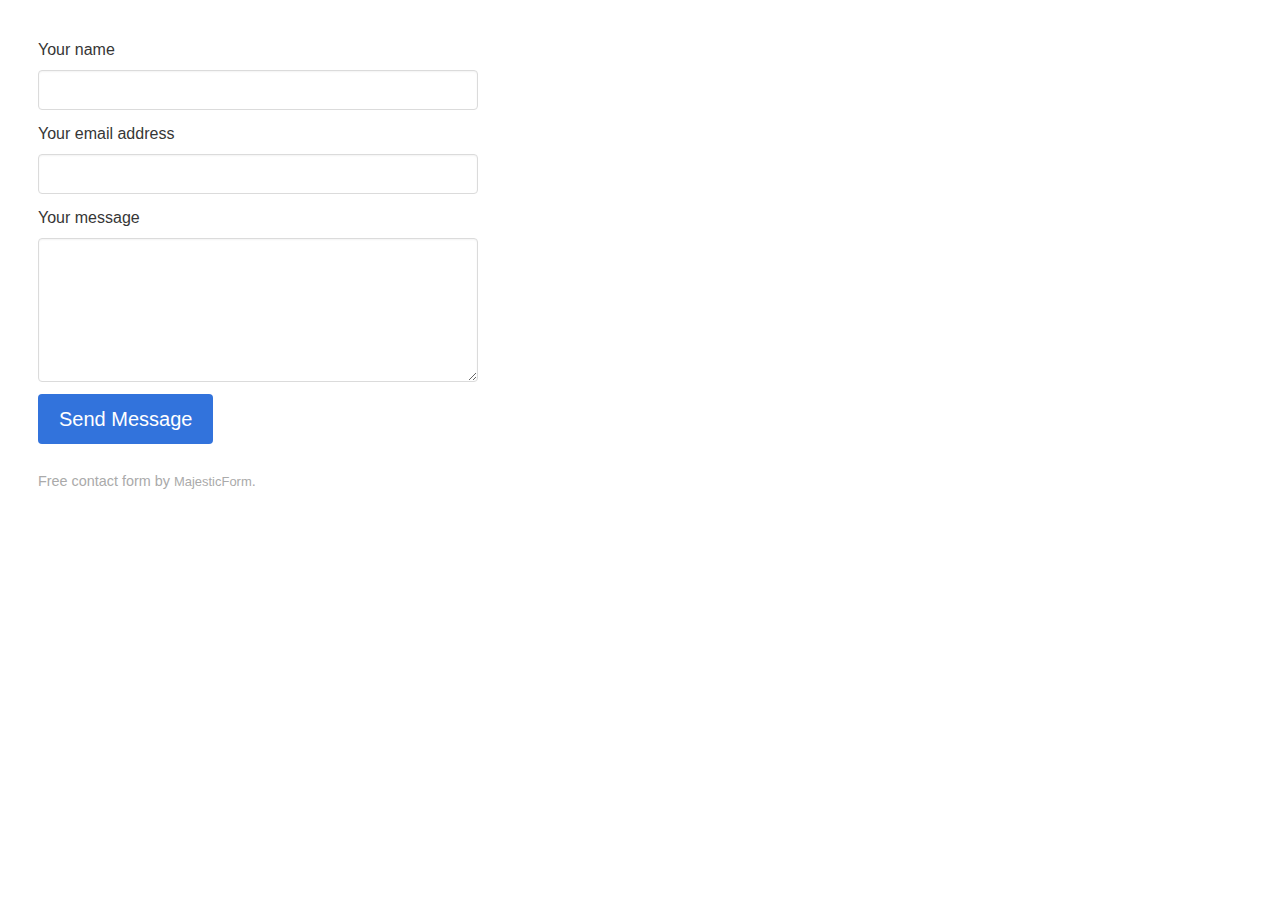
==== index.html @ 908c013c "Add files via upload" ====
<!doctype html>
<html lang="en">

<head>
    <meta charset="utf-8">
    <meta name="viewport" content="width=device-width, initial-scale=1, shrink-to-fit=no">


    <!-- the line below is needed -->
    <link href="fcf-assets/css/fcf.default.css" rel="stylesheet">


    <title>Contact Form</title>
</head>

<body>


    <!-- the lines below are needed -->
    <div style="max-width:500px;padding:30px">
        <div id="fcf-form">
            <form class="fcf-form-class" id="freeversion" method="post" action="fcf-assets/fcf.process.php">

                <div class="field">
                    <label for="Name" class="label has-text-weight-normal">Your name</label>
                    <div class="control">
                        <input type="text" name="Name" id="Name" class="input is-full-width" maxlength="100"
                            data-validate-field="Name">
                    </div>
                </div>
                <div class="field">
                    <label for="Email" class="label has-text-weight-normal">Your email address</label>
                    <div class="control">
                        <input type="email" name="Email" id="Email" class="input is-full-width" maxlength="100"
                            data-validate-field="Email">
                    </div>
                </div>
                <div class="field">
                    <label for="Message" class="label has-text-weight-normal">Your message</label>
                    <div class="control">
                        <textarea name="Message" id="Message" class="textarea" maxlength="3000" rows="5" 
                        data-validate-field="Message"></textarea>
                    </div>
                </div>
                <div id="fcf-status" class="fcf-status"></div>
                <div class="field">
                    <div class="buttons">
                        <button id="fcf-button" type="submit" class="button is-link is-medium">Send Message</button>
                    </div>
                </div>
            </form>
        </div>
        <div id="fcf-thank-you" style="display:none">
            <!-- Thank you message goes below -->
            <strong>Thank you</strong>
            <p>Thanks for contacting us, we will get back in touch with you soon.</p>
            <!-- Thank you message goes above -->
        </div>
    </div>
    <script src="fcf-assets/js/fcf.just-validate.min.js"></script>
    <script src="fcf-assets/js/fcf.form.js"></script>
    <!-- the lines above are needed -->


</body>

</html>
---- fcf-assets/css/fcf.default.css ----
@keyframes spinAround {
  from {
    transform: rotate(0deg);
  }

  to {
    transform: rotate(359deg);
  }
}

.button,.file {
  -webkit-touch-callout: none;
  -webkit-user-select: none;
  -moz-user-select: none;
  -ms-user-select: none;
  user-select: none;
}

.button,.input,.textarea,.select select,.file-cta,.file-name {
  -moz-appearance: none;
  -webkit-appearance: none;
  align-items: center;
  border: 1px solid transparent;
  border-radius: 4px;
  box-shadow: none;
  display: inline-flex;
  font-size: 1rem;
  height: 2.5em;
  justify-content: flex-start;
  line-height: 1.5;
  padding-bottom: calc(0.5em - 1px);
  padding-left: calc(0.75em - 1px);
  padding-right: calc(0.75em - 1px);
  padding-top: calc(0.5em - 1px);
  position: relative;
  vertical-align: top;
}

.button:focus,.input:focus,.textarea:focus,.select select:focus,.file-cta:focus,.file-name:focus,.button:active,.input:active,.textarea:active,.select select:active,.file-cta:active,.file-name:active {
  outline: none;
}

.button[disabled],.input[disabled],.textarea[disabled],.select select[disabled],.file-cta[disabled],.file-name[disabled] {
  cursor: not-allowed;
}

html {
  background-color: white;
  font-size: 16px;
  -moz-osx-font-smoothing: grayscale;
  -webkit-font-smoothing: antialiased;
  min-width: 300px;
  overflow-x: hidden;
  overflow-y: scroll;
  text-rendering: optimizeLegibility;
  text-size-adjust: 100%;
}

body,button,input,select,textarea {
  font-family: BlinkMacSystemFont, -apple-system, "Segoe UI", "Roboto", "Oxygen", "Ubuntu", "Cantarell", "Fira Sans", "Droid Sans", "Helvetica Neue", "Helvetica", "Arial", sans-serif;
}

body {
  color: #4a4a4a;
  font-size: 1em;
  font-weight: 400;
  line-height: 1.5;
}

input[type="checkbox"],input[type="radio"] {
  vertical-align: baseline;
}

span {
  font-style: inherit;
  font-weight: inherit;
}

strong {
  color: #363636;
  font-weight: 700;
}

legend,textarea {
  margin: 0;
  padding: 0;
}

button,input,select,textarea {
  margin: 0;
}

html {
  box-sizing: border-box;
}

*,*::before,*::after {
  box-sizing: inherit;
}

.button {
  background-color: white;
  border-color: #dbdbdb;
  border-width: 1px;
  color: #363636;
  cursor: pointer;
  justify-content: center;
  padding-bottom: calc(0.5em - 1px);
  padding-left: 1em;
  padding-right: 1em;
  padding-top: calc(0.5em - 1px);
  text-align: center;
  white-space: nowrap;
}

.button strong {
  color: inherit;
}

.button:hover {
  border-color: #b5b5b5;
  color: #363636;
}

.button:focus {
  border-color: #3273dc;
  color: #363636;
}

.button:focus:not(:active) {
  box-shadow: 0 0 0 0.125em rgba(50, 115, 220, 0.25);
}

.button:active {
  border-color: #4a4a4a;
  color: #363636;
}

.button.is-text {
  background-color: transparent;
  border-color: transparent;
  color: #4a4a4a;
  text-decoration: underline;
}

.button.is-text:hover,.button.is-text:focus {
  background-color: whitesmoke;
  color: #363636;
}

.button.is-text:active {
  background-color: #e8e8e8;
  color: #363636;
}

.button.is-text[disabled] {
  background-color: transparent;
  border-color: transparent;
  box-shadow: none;
}

.button.is-link {
  background-color: #3273dc;
  border-color: transparent;
  color: #fff;
}

.button.is-link:hover {
  background-color: #276cda;
  border-color: transparent;
  color: #fff;
}

.button.is-link:focus {
  border-color: transparent;
  color: #fff;
}

.button.is-link:focus:not(:active) {
  box-shadow: 0 0 0 0.125em rgba(50, 115, 220, 0.25);
}

.button.is-link:active {
  background-color: #2366d1;
  border-color: transparent;
  color: #fff;
}

.button.is-link[disabled] {
  background-color: #3273dc;
  border-color: transparent;
  box-shadow: none;
}

.button.is-normal {
  font-size: 1rem;
}

.button.is-medium {
  font-size: 1.25rem;
}

.button[disabled] {
  background-color: white;
  border-color: #dbdbdb;
  box-shadow: none;
  opacity: 0.5;
}

.button.is-fullwidth {
  display: flex;
  width: 100%;
}

.buttons {
  align-items: center;
  display: flex;
  flex-wrap: wrap;
  justify-content: flex-start;
}

.buttons .button {
  margin-bottom: 0.5rem;
}

.buttons .button:not(:last-child):not(.is-fullwidth) {
  margin-right: 0.5rem;
}

.buttons:last-child {
  margin-bottom: -0.5rem;
}

.buttons:not(:last-child) {
  margin-bottom: 1rem;
}

.input,.textarea,.select select {
  background-color: white;
  border-color: #dbdbdb;
  border-radius: 4px;
  color: #363636;
}

.input::-moz-placeholder,.textarea::-moz-placeholder,.select select::-moz-placeholder {
  color: rgba(54, 54, 54, 0.3);
}

.input::-webkit-input-placeholder,.textarea::-webkit-input-placeholder,.select select::-webkit-input-placeholder {
  color: rgba(54, 54, 54, 0.3);
}

.input:-moz-placeholder,.textarea:-moz-placeholder,.select select:-moz-placeholder {
  color: rgba(54, 54, 54, 0.3);
}

.input:-ms-input-placeholder,.textarea:-ms-input-placeholder,.select select:-ms-input-placeholder {
  color: rgba(54, 54, 54, 0.3);
}

.input:hover,.textarea:hover,.select select:hover {
  border-color: #b5b5b5;
}

.input:focus,.textarea:focus,.select select:focus,.input:active,.textarea:active,.select select:active {
  border-color: #3273dc;
  box-shadow: 0 0 0 0.125em rgba(50, 115, 220, 0.25);
}

.input[disabled],.textarea[disabled],.select select[disabled] {
  background-color: whitesmoke;
  border-color: whitesmoke;
  box-shadow: none;
  color: #7a7a7a;
}

.input[disabled]::-moz-placeholder,.textarea[disabled]::-moz-placeholder,.select select[disabled]::-moz-placeholder {
  color: rgba(122, 122, 122, 0.3);
}

.input[disabled]::-webkit-input-placeholder,.textarea[disabled]::-webkit-input-placeholder,.select select[disabled]::-webkit-input-placeholder {
  color: rgba(122, 122, 122, 0.3);
}

.input[disabled]:-moz-placeholder,.textarea[disabled]:-moz-placeholder,.select select[disabled]:-moz-placeholder {
  color: rgba(122, 122, 122, 0.3);
}

.input[disabled]:-ms-input-placeholder,.textarea[disabled]:-ms-input-placeholder,.select select[disabled]:-ms-input-placeholder {
  color: rgba(122, 122, 122, 0.3);
}

.input,.textarea {
  box-shadow: inset 0 0.0625em 0.125em rgba(10, 10, 10, 0.05);
  max-width: 100%;
  width: 100%;
}

.input[readonly],.textarea[readonly] {
  box-shadow: none;
}

.is-link.input,.is-link.textarea {
  border-color: #3273dc;
}

.is-link.input:focus,.is-link.textarea:focus,.is-link.input:active,.is-link.textarea:active {
  box-shadow: 0 0 0 0.125em rgba(50, 115, 220, 0.25);
}

.is-medium.input,.is-medium.textarea {
  font-size: 1.25rem;
}

.is-fullwidth.input,.is-fullwidth.textarea {
  display: block;
  width: 100%;
}

.textarea {
  display: block;
  max-width: 100%;
  min-width: 100%;
  padding: calc(0.75em - 1px);
  resize: vertical;
}

.textarea:not([rows]) {
  max-height: 40em;
  min-height: 8em;
}

.textarea[rows] {
  height: initial;
}

.checkbox,.radio {
  cursor: pointer;
  display: inline-block;
  line-height: 1.25;
  position: relative;
}

.checkbox input,.radio input {
  cursor: pointer;
}

.checkbox:hover,.radio:hover {
  color: #363636;
}

.checkbox[disabled],.radio[disabled] {
  color: #7a7a7a;
  cursor: not-allowed;
}

.radio + .radio {
  margin-left: 0.5em;
}

.select {
  display: inline-block;
  max-width: 100%;
  position: relative;
  vertical-align: top;
}

.select:not(.is-multiple) {
  height: 2.5em;
}

.select:not(.is-multiple):not(.is-loading)::after {
    border: 3px solid transparent;
    border-radius: 2px;
    border-right: 0;
    border-top: 0;
    content: " ";
    display: block;
    height: 0.625em;
    margin-top: -0.4375em;
    pointer-events: none;
    position: absolute;
    top: 50%;
    transform: rotate(-45deg);
    transform-origin: center;
    width: 0.625em; 
}

.select:not(.is-multiple):not(.is-loading)::after {
    border-color: #3273dc;
    right: 1.125em;
    z-index: 4; 
}

.select select {
  cursor: pointer;
  display: block;
  font-size: 1em;
  max-width: 100%;
  outline: none;
}

.select select::-ms-expand {
  display: none;
}

.select select[disabled]:hover {
  border-color: whitesmoke;
}

.select select:not([multiple]) {
  padding-right: 2.5em;
}

.select select[multiple] {
  height: auto;
  padding: 0;
}

.select select[multiple] option {
  padding: 0.5em 1em;
}

.select.is-link:not(:hover)::after {
  border-color: #3273dc;
}

.select.is-link select {
  border-color: #3273dc;
}

.select.is-link select:hover {
  border-color: #2366d1;
}

.select.is-link select:focus,.select.is-link select:active {
  box-shadow: 0 0 0 0.125em rgba(50, 115, 220, 0.25);
}

.select.is-medium {
  font-size: 1.25rem;
}

.select.is-fullwidth {
  width: 100%;
}

.select.is-fullwidth select {
  width: 100%;
}

.file {
  align-items: stretch;
  display: flex;
  justify-content: flex-start;
  position: relative;
}

.file.is-link .file-cta {
  background-color: #3273dc;
  border-color: transparent;
  color: #fff;
}

.file.is-link:hover .file-cta {
  background-color: #276cda;
  border-color: transparent;
  color: #fff;
}

.file.is-link:focus .file-cta {
  border-color: transparent;
  box-shadow: 0 0 0.5em rgba(50, 115, 220, 0.25);
  color: #fff;
}

.file.is-link:active .file-cta {
  background-color: #2366d1;
  border-color: transparent;
  color: #fff;
}

.file.is-medium {
  font-size: 1.25rem;
}

.file.has-name .file-cta {
  border-bottom-right-radius: 0;
  border-top-right-radius: 0;
}

.file.has-name .file-name {
  border-bottom-left-radius: 0;
  border-top-left-radius: 0;
}

.file.is-fullwidth .file-label {
  width: 100%;
}

.file.is-fullwidth .file-name {
  flex-grow: 1;
  max-width: none;
}

.file-label {
  align-items: stretch;
  display: flex;
  cursor: pointer;
  justify-content: flex-start;
  overflow: hidden;
  position: relative;
}

.file-label:hover .file-cta {
  background-color: #eeeeee;
  color: #363636;
}

.file-label:hover .file-name {
  border-color: #d5d5d5;
}

.file-label:active .file-cta {
  background-color: #e8e8e8;
  color: #363636;
}

.file-label:active .file-name {
  border-color: #cfcfcf;
}

.file-input {
  height: 100%;
  left: 0;
  opacity: 0;
  outline: none;
  position: absolute;
  top: 0;
  width: 100%;
}

.file-cta,.file-name {
  border-color: #dbdbdb;
  border-radius: 4px;
  font-size: 1em;
  padding-left: 1em;
  padding-right: 1em;
  white-space: nowrap;
}

.file-cta {
  background-color: whitesmoke;
  color: #4a4a4a;
}

.file-name {
  border-color: #dbdbdb;
  border-style: solid;
  border-width: 1px 1px 1px 0;
  display: block;
  max-width: 16em;
  overflow: hidden;
  text-align: inherit;
  text-overflow: ellipsis;
}

.label {
  color: #363636;
  display: block;
  font-size: 1rem;
  font-weight: 700;
}

.label:not(:last-child) {
  margin-bottom: 0.5em;
}

.label.is-medium {
  font-size: 1.25rem;
}

.field:not(:last-child) {
  margin-bottom: 0.75rem;
}

.field-label .label {
  font-size: inherit;
}

@media screen and (max-width: 768px) {
  .field-label {
    margin-bottom: 0.5rem;
  }
}

@media screen and (min-width: 769px), print {
  .field-label {
    flex-basis: 0;
    flex-grow: 1;
    flex-shrink: 0;
    margin-right: 1.5rem;
    text-align: right;
  }

  .field-label.is-normal {
    padding-top: 0.375em;
  }

  .field-label.is-medium {
    font-size: 1.25rem;
    padding-top: 0.375em;
  }
}

.field-body .field .field {
  margin-bottom: 0;
}

@media screen and (min-width: 769px), print {
  .field-body {
    display: flex;
    flex-basis: 0;
    flex-grow: 5;
    flex-shrink: 1;
  }

  .field-body .field {
    margin-bottom: 0;
  }

  .field-body > .field {
    flex-shrink: 1;
  }

  .field-body > .field:not(:last-child) {
    margin-right: 0.75rem;
  }
}

.control {
  box-sizing: border-box;
  clear: both;
  font-size: 1rem;
  position: relative;
  text-align: inherit;
}

.has-text-link {
  color: #3273dc !important;
}

.my-0 {
  margin-top: 0 !important;
  margin-bottom: 0 !important;
}

.my-1 {
  margin-top: 0.25rem !important;
  margin-bottom: 0.25rem !important;
}

.my-2 {
  margin-top: 0.5rem !important;
  margin-bottom: 0.5rem !important;
}

.my-3 {
  margin-top: 0.75rem !important;
  margin-bottom: 0.75rem !important;
}

.my-4 {
  margin-top: 1rem !important;
  margin-bottom: 1rem !important;
}

.my-5 {
  margin-top: 1.5rem !important;
  margin-bottom: 1.5rem !important;
}

.my-6 {
  margin-top: 3rem !important;
  margin-bottom: 3rem !important;
}

.px-0 {
  padding-left: 0 !important;
  padding-right: 0 !important;
}

.px-1 {
  padding-left: 0.25rem !important;
  padding-right: 0.25rem !important;
}

.px-2 {
  padding-left: 0.5rem !important;
  padding-right: 0.5rem !important;
}

.px-3 {
  padding-left: 0.75rem !important;
  padding-right: 0.75rem !important;
}

.px-4 {
  padding-left: 1rem !important;
  padding-right: 1rem !important;
}

.px-5 {
  padding-left: 1.5rem !important;
  padding-right: 1.5rem !important;
}

.px-6 {
  padding-left: 3rem !important;
  padding-right: 3rem !important;
}

.has-text-weight-normal {
  font-weight: 400 !important;
}

.has-text-weight-medium {
  font-weight: 500 !important;
}

.is-hidden {
  display: none !important;
}

@media screen and (max-width: 1023px) {
  .is-hidden-touch {
    display: none !important;
  }
}

.js-validate-error-label {
  color: crimson;
  font-size: 0.9em;
}

.js-validate-error-field {
  border: 1px solid #dc3545 !important;
}

.js-validate-error-field:focus {
  box-shadow: 0 0 0 0 rgba(0, 0, 0, 0);
}
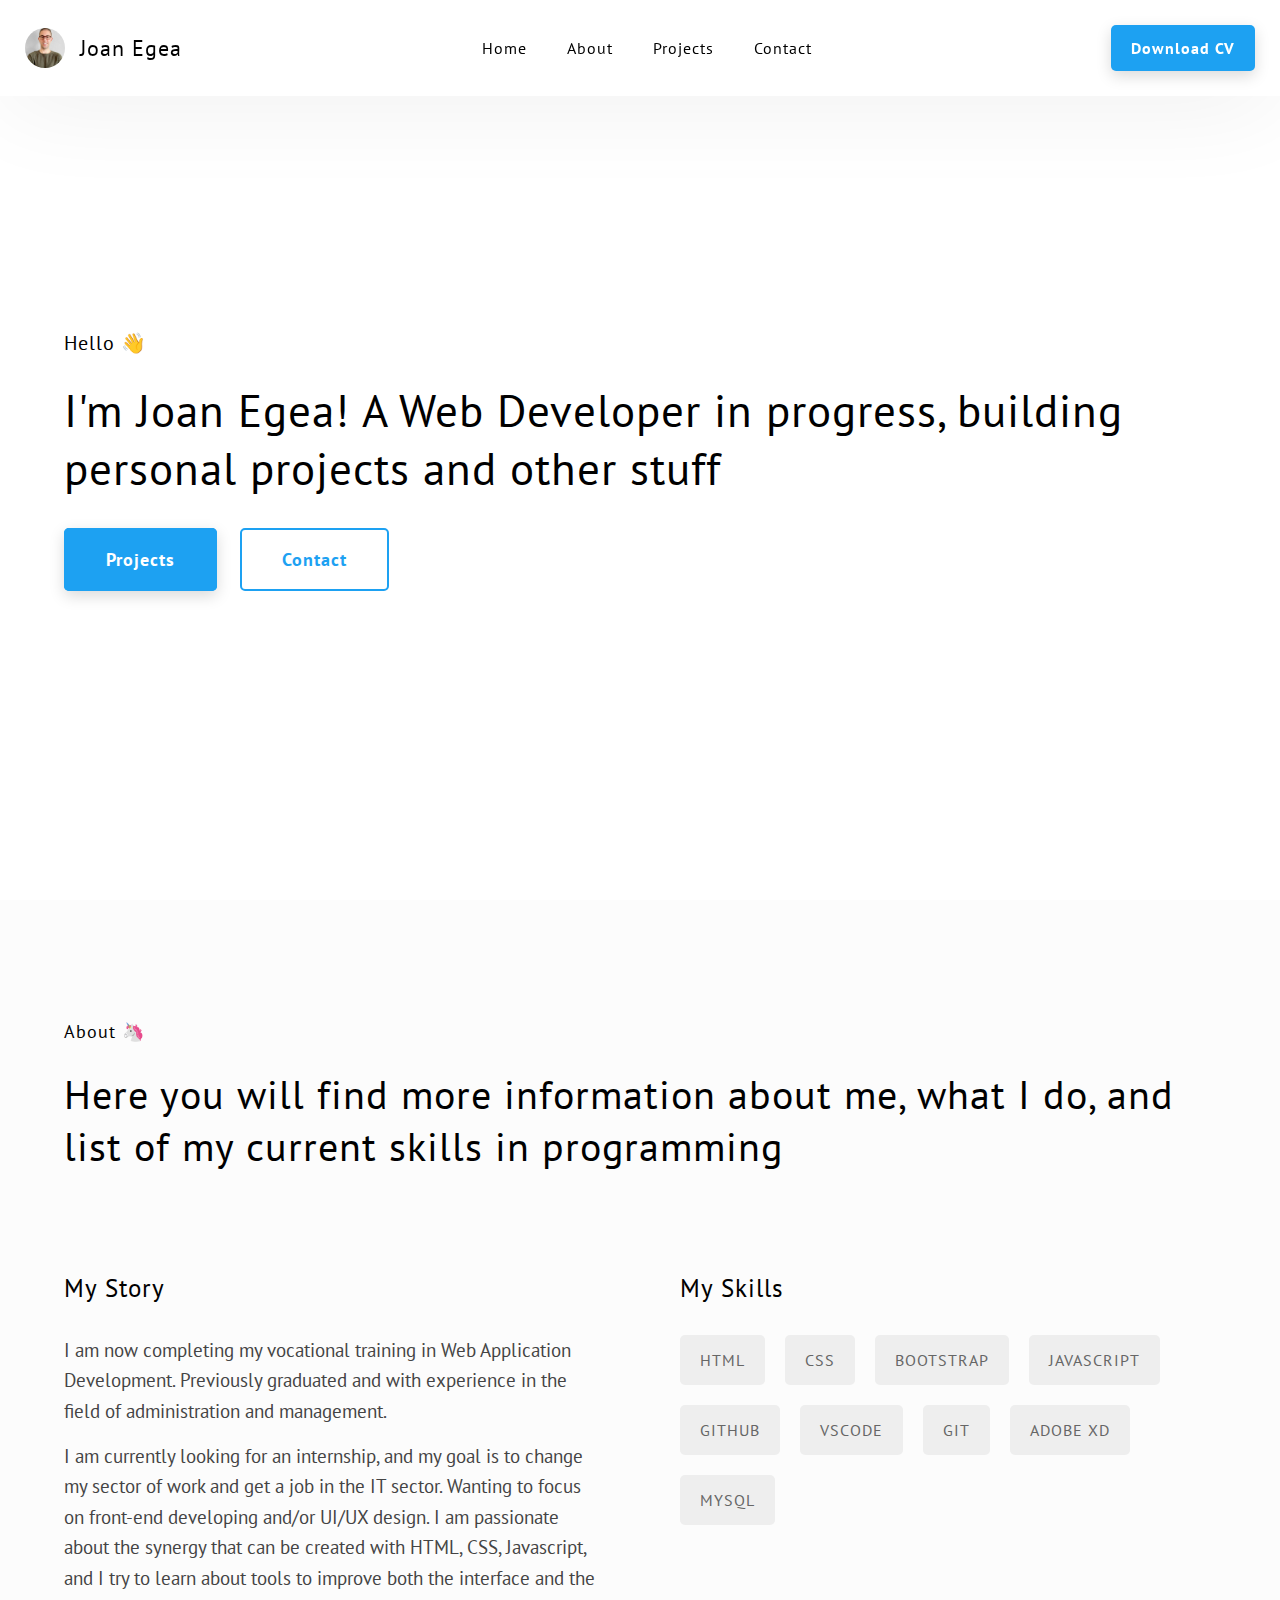
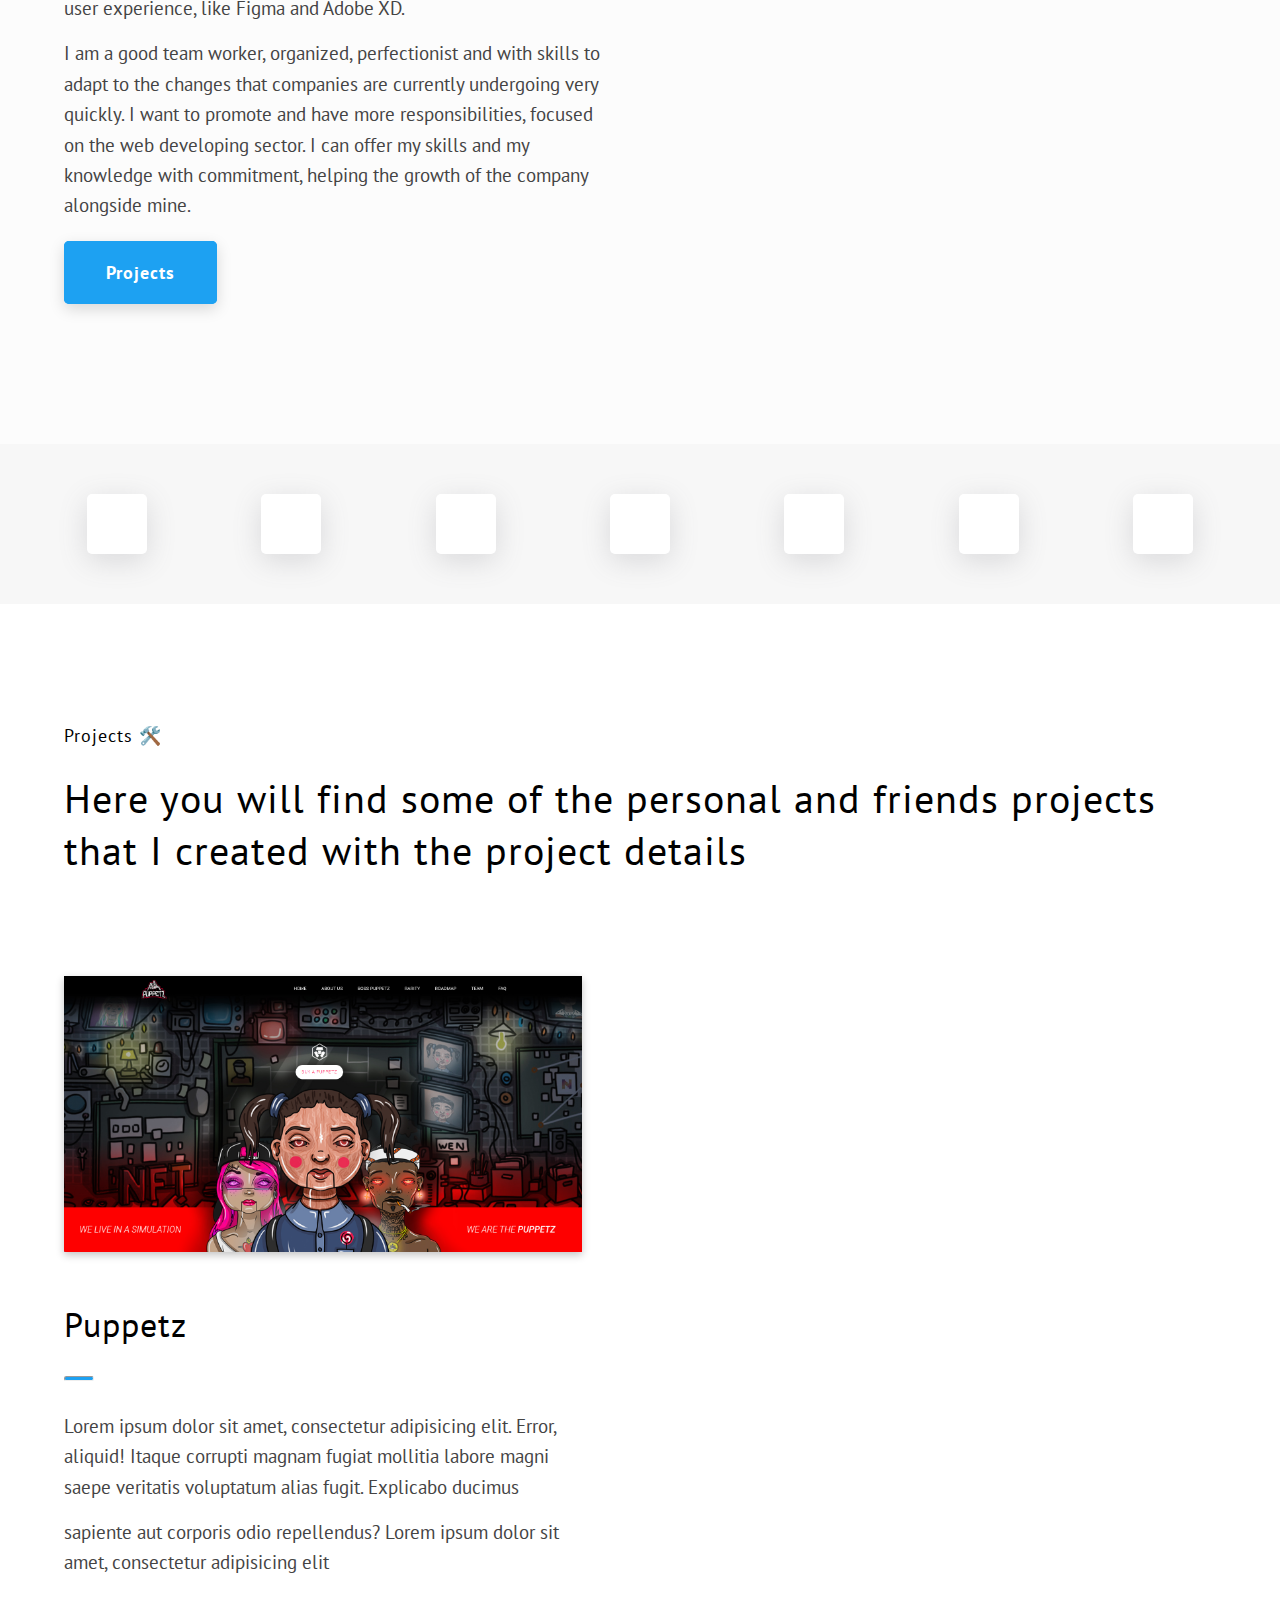
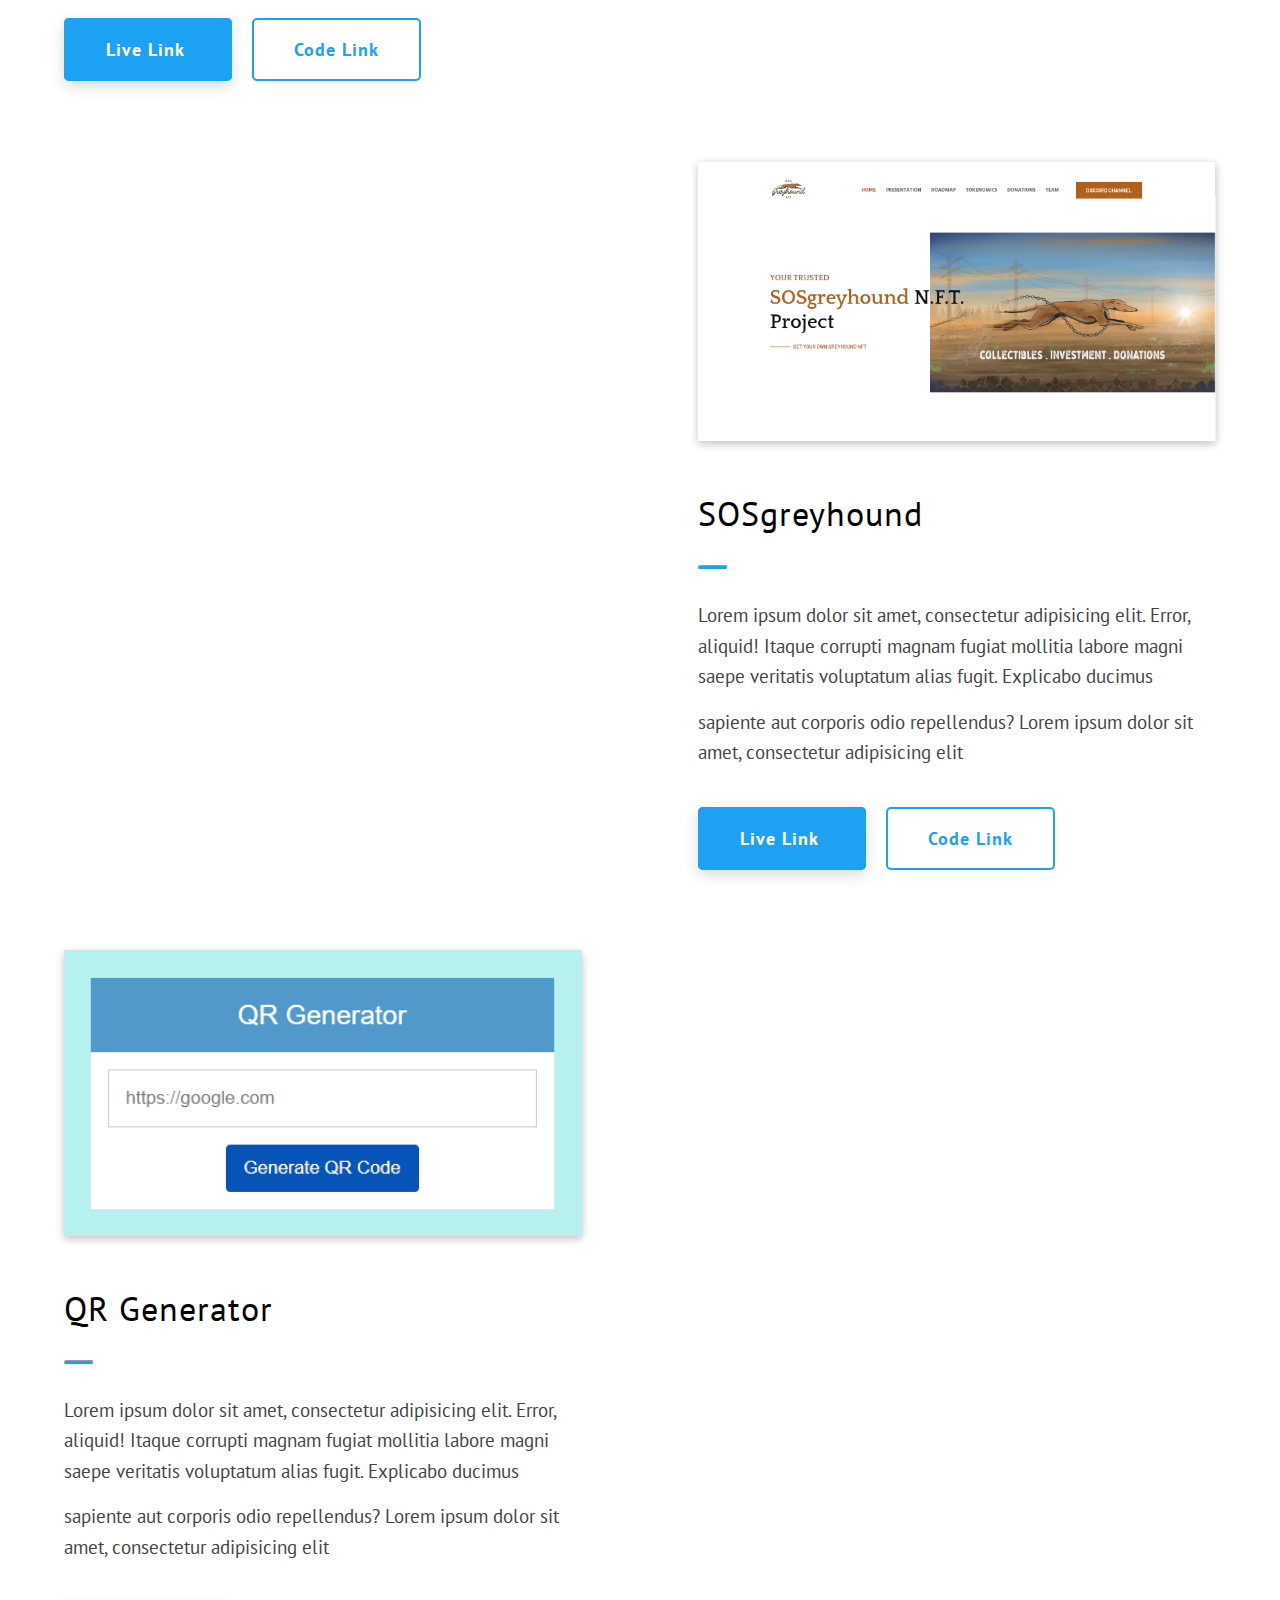
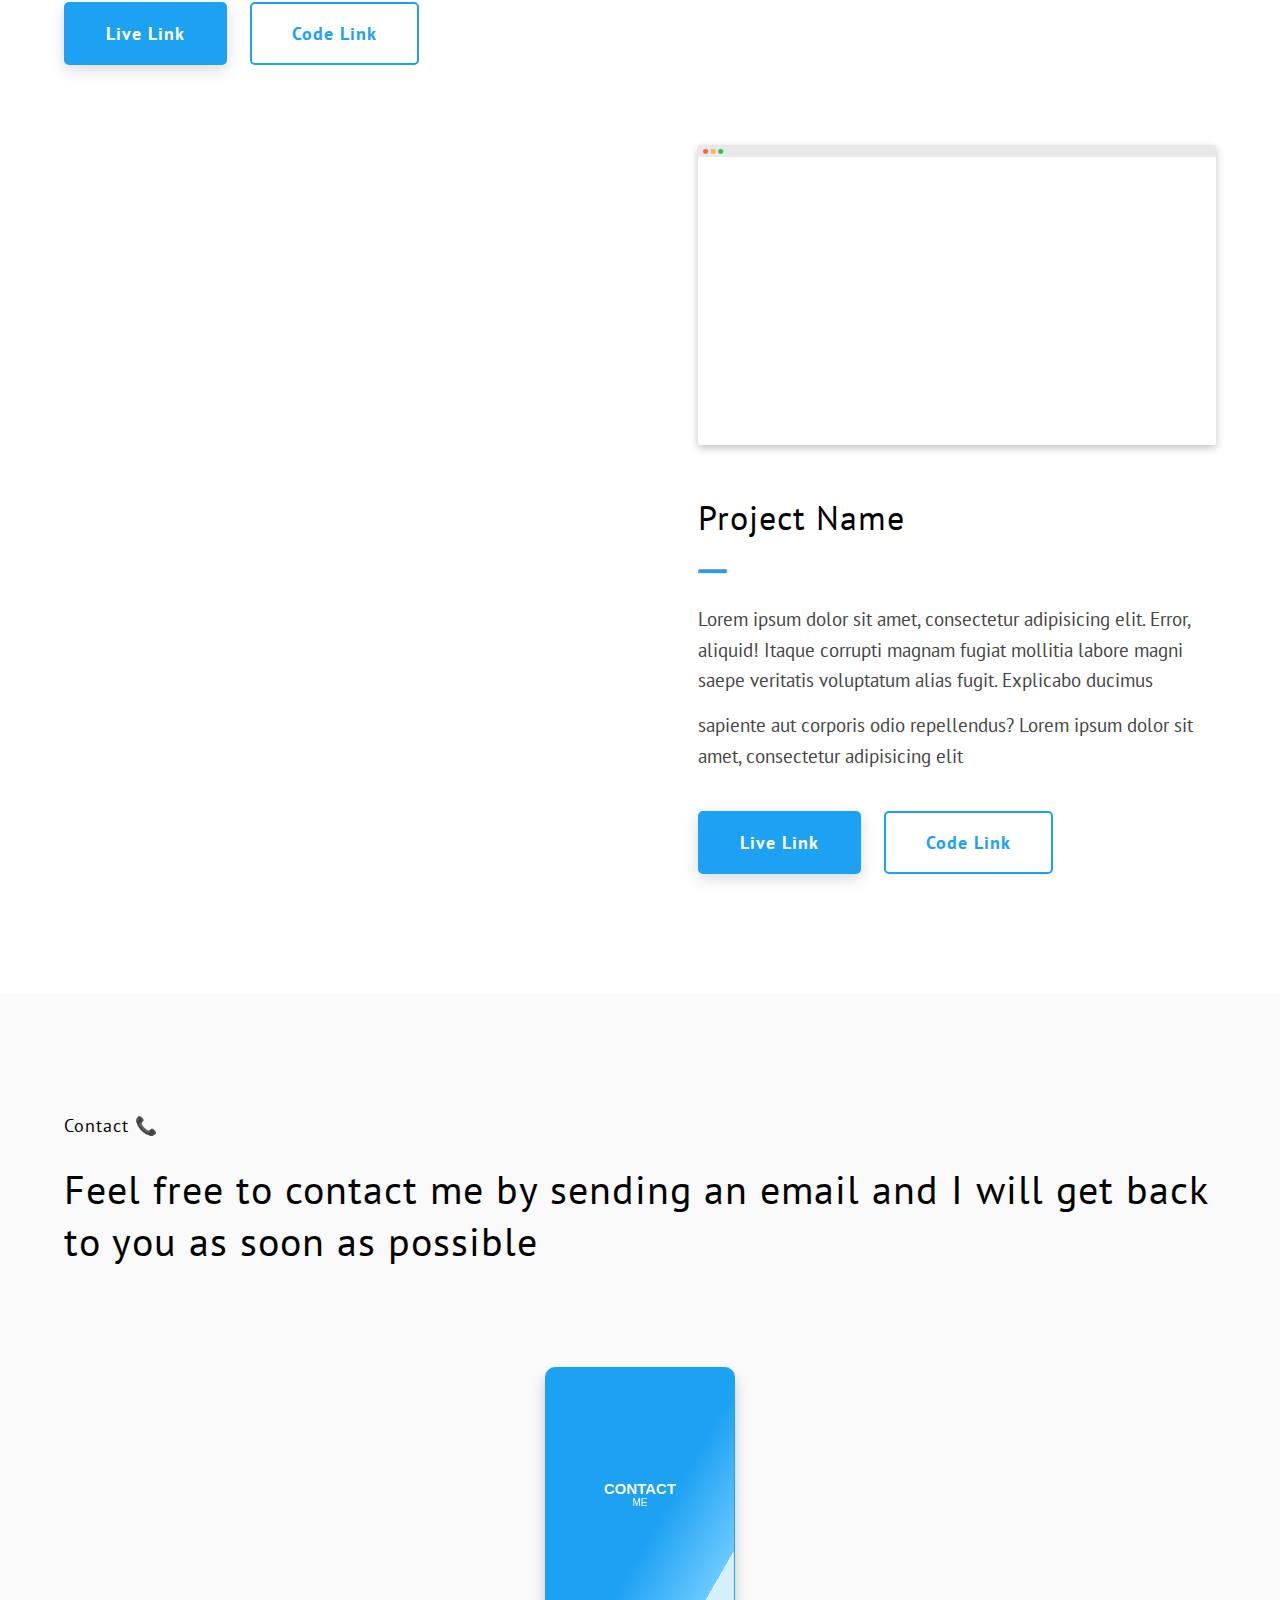
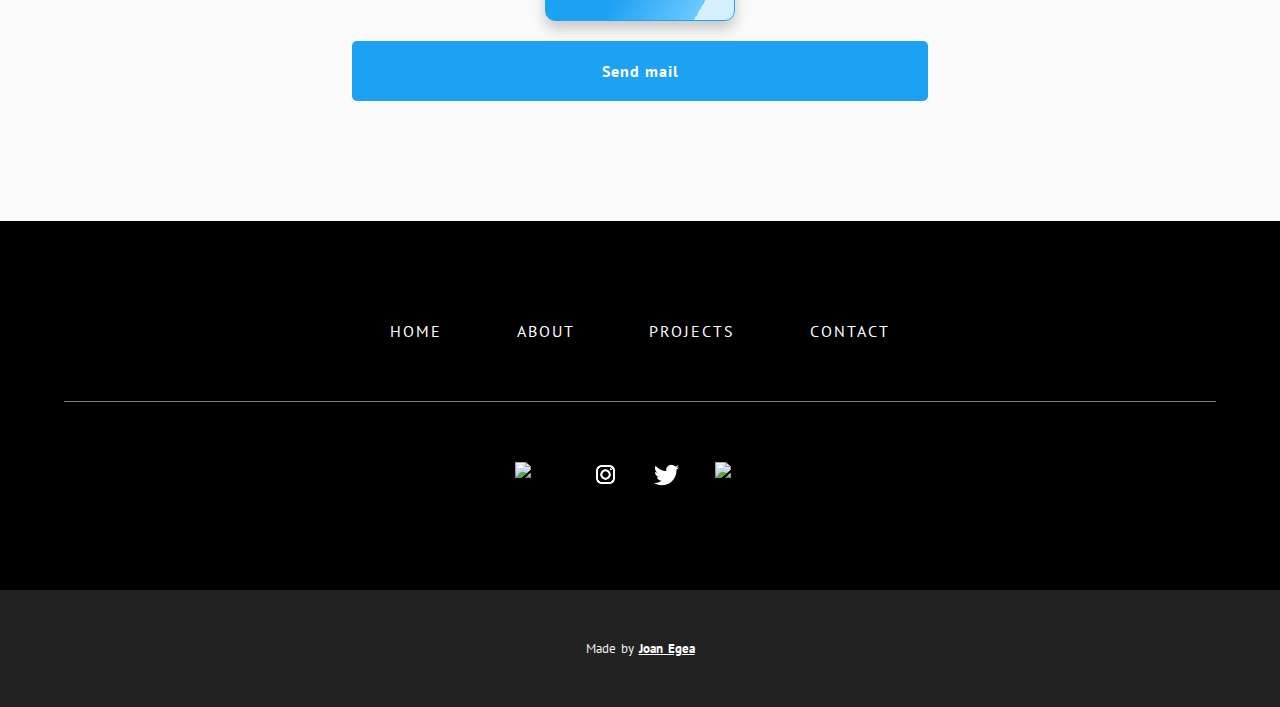
==== commit 8abe3da0: "Portfolio update" ====
--- a/index.html
+++ b/index.html
@@ -1,67 +1,395 @@
-<!doctype html>
+<!DOCTYPE html>
 <html lang="en">
 
 <head>
-    <meta charset="utf-8">
-    <meta name="viewport" content="width=device-width, initial-scale=1, shrink-to-fit=no">
-
-
-    <!-- the line below is needed -->
-    <link href="fcf-assets/css/fcf.default.css" rel="stylesheet">
-
-
-    <title>Contact Form</title>
+  <meta charset="UTF-8" />
+  <meta http-equiv="X-UA-Compatible" content="IE=edge" />
+  <meta name="viewport" content="width=device-width, initial-scale=1.0" />
+  <link rel="stylesheet" href="style.css" />
+  <link rel="preconnect" href="https://fonts.googleapis.com" />
+  <link rel="preconnect" href="https://fonts.gstatic.com" crossorigin />
+  <link href="https://fonts.googleapis.com/css2?family=PT+Sans:wght@400;700&display=swap" rel="stylesheet" />
+  <link rel="stylesheet" href="https://cdn.jsdelivr.net/gh/devicons/devicon@v2.14.0/devicon.min.css" />
+  <title>Portfolio Joan Egea</title>
+  <meta name="description" content="Wowfolio - A Simple & Clean Portfolio Template For Developers" />
 </head>
 
 <body>
-
-
-    <!-- the lines below are needed -->
-    <div style="max-width:500px;padding:30px">
-        <div id="fcf-form">
-            <form class="fcf-form-class" id="freeversion" method="post" action="fcf-assets/fcf.process.php">
-
-                <div class="field">
-                    <label for="Name" class="label has-text-weight-normal">Your name</label>
-                    <div class="control">
-                        <input type="text" name="Name" id="Name" class="input is-full-width" maxlength="100"
-                            data-validate-field="Name">
-                    </div>
-                </div>
-                <div class="field">
-                    <label for="Email" class="label has-text-weight-normal">Your email address</label>
-                    <div class="control">
-                        <input type="email" name="Email" id="Email" class="input is-full-width" maxlength="100"
-                            data-validate-field="Email">
-                    </div>
-                </div>
-                <div class="field">
-                    <label for="Message" class="label has-text-weight-normal">Your message</label>
-                    <div class="control">
-                        <textarea name="Message" id="Message" class="textarea" maxlength="3000" rows="5" 
-                        data-validate-field="Message"></textarea>
-                    </div>
-                </div>
-                <div id="fcf-status" class="fcf-status"></div>
-                <div class="field">
-                    <div class="buttons">
-                        <button id="fcf-button" type="submit" class="button is-link is-medium">Send Message</button>
-                    </div>
-                </div>
-            </form>
+  <header class="main-header">
+    <div class="main-header__logo-container">
+      <div class="main-header__logo-img-cont">
+        <img
+          src="./assets/fotoPerfil.jpg"
+          alt="logo Image" class="main-header__logo-img" />
+      </div>
+      <h4 class="main-header__logo-text"><a href="#">Joan Egea</a></h4>
+    </div>
+    <nav class="main-header__navigation">
+      <ul class="main-header__navigation-links">
+        <li class="main-header__navigation-link"><a href="#"> Home </a></li>
+        <li class="main-header__navigation-link"><a href="#about"> About </a></li>
+        <li class="main-header__navigation-link">
+          <a href="#projects"> Projects </a>
+        </li>
+        <li class="main-header__navigation-link"><a href="#contact" href=""> Contact </a></li>
+      </ul>
+    </nav>
+    <div class="main-header__sm-scr-nav-btn">
+      <div class="main-header__sm-scr-nav-btn-line"></div>
+      <div class="main-header__sm-scr-nav-btn-line"></div>
+    </div>
+    <div class="main-header__sm-menu">
+      <div class="main-header__sm-menu-close">
+
+      </div>
+      <ul class="main-header__sm-menu-links">
+        <li>
+          <a class="main-header__sm-menu-link main-header__sm-menu-link--1" name="home-hero">Home</a>
+        </li>
+
+        <li>
+          <a class="main-header__sm-menu-link main-header__sm-menu-link--2" name="about">About</a>
+        </li>
+        <li>
+          <a class="main-header__sm-menu-link main-header__sm-menu-link--3" name="projects">Projects</a>
+        </li>
+        <li>
+          <a class="main-header__sm-menu-link main-header__sm-menu-link--4" name="contact">Contact</a>
+        </li>
+      </ul>
+    </div>
+    <a class="btn btn-theme btn-sm" href="./assets/CV Joan Egea (ENG).pdf" download="CV_Joan_Egea">Download CV</a>
+  </header>
+
+  <!--Remove or Comment when you are done with choosing the right color-->
+  <!--<div class="themeClrSelector">
+    <input placeholder="Color Selector" type="color" value="#1DA1F2" class="themeClrSelector__input" />
+    <img alt="theme color tester" src="https://img.icons8.com/fluent/48/000000/rgb-circle-1.png"
+      class="themeClrSelector__img" />
+  </div> -->
+  <!---->
+
+  <section id="home-hero" class="home-hero">
+    <div class="home-hero__content">
+      <div class="home-hero__info">
+        <h1 class="heading-primary home-hero__heading-primary">
+          <span class="heading-primary__sm"> Hello 👋</span>
+          <span class="heading-primary__main">
+            I'm Joan Egea! A Web Developer in progress, building personal projects and other stuff
+          </span>
+        </h1>
+        <a class="btn btn-theme home-hero__btn-theme" href="#projects">Projects</a>
+        <a class="btn btn-inv home-hero__btn-theme" href="#contact">Contact</a>
+      </div>
+    </div>
+  </section>
+  <section id="about" class="about main-section">
+    <div class="main-container">
+      <h2 class="heading-secondary projects__heading-secondary">
+        <span class="heading-secondary__sm"> About 🦄</span>
+        <span class="heading-secondary__main">
+          Here you will find more information about me, what I do, and list of my current skills in programming
+      </h2>
+      <div class="main-section__content">
+        <div class="about__info">
+          <div class="about__main-info">
+            <h3 class="heading-quaternary about__heading-quaternary">
+              My Story
+            </h3>
+            <p class="text-primary about__text-primary">
+              <span>
+                I am now completing my vocational training in Web Application Development. 
+                Previously graduated and with experience in the field of administration and management.
+              </span>
+              <span>
+                I am currently looking for an internship, and my goal is to change my sector of work and 
+                get a job in the IT sector. Wanting to focus on front-end developing and/or UI/UX design. 
+                I am passionate about the synergy that can be created with HTML, CSS, Javascript, and I 
+                try to learn about tools to improve both the interface and the user experience, like Figma and Adobe XD.
+              </span>
+              <span>
+                I am a good team worker, organized, perfectionist and with skills to adapt to the changes that 
+                companies are currently undergoing very quickly.
+                I want to promote and have more responsibilities, focused on the web developing sector.
+                I can offer my skills and my knowledge with commitment, helping the growth of the company alongside mine.
+              </span>
+            </p>
+            <a class="btn btn-theme about__btn-theme" href="#projects">Projects</a>
+          </div>
+          <div class="about__skill-info">
+            <h3 class="heading-quaternary about__heading-quaternary">
+              My Skills
+            </h3>
+            <ul class="about__skills">
+              <li class="about__skill">html</li>
+              <li class="about__skill">css</li>
+              <li class="about__skill">bootstrap</li>
+              <li class="about__skill">javascript</li>
+              <li class="about__skill">github</li>
+              <li class="about__skill">vscode</li>
+              <li class="about__skill">git</li>
+              <li class="about__skill">Adobe XD</li>
+              <li class="about__skill">MySql</li>
+            </ul>
+          </div>
         </div>
-        <div id="fcf-thank-you" style="display:none">
-            <!-- Thank you message goes below -->
-            <strong>Thank you</strong>
-            <p>Thanks for contacting us, we will get back in touch with you soon.</p>
-            <!-- Thank you message goes above -->
+      </div>
+    </div>
+  </section>
+  <section class="skills-showcase">
+    <ul class="skills-showcase__list">
+      <li class="skills-showcase__list-item">
+        <i class="devicon-html5-plain"></i>
+      </li>
+      <li class="skills-showcase__list-item">
+        <i class="devicon-css3-plain"></i>
+      </li>
+      <li class="skills-showcase__list-item">
+        <i class="devicon-javascript-plain"></i>
+      </li>
+      <li class="skills-showcase__list-item">
+        <i class="devicon-xd-plain"></i>
+      </li>
+      <li class="skills-showcase__list-item">
+        <i class="devicon-github-plain"></i>
+      </li>
+      <li class="skills-showcase__list-item">
+        <i class="devicon-php-plain"></i>
+      </li>
+      <li class="skills-showcase__list-item">
+        <i class="devicon-mysql-plain"></i>
+      </li>
+    </ul>
+  </section>
+  <section id="projects" class="projects main-section">
+    <div class="main-container">
+      <h2 class="heading-secondary projects__heading-secondary">
+        <span class="heading-secondary__sm"> Projects 🛠️</span>
+        <span class="heading-secondary__main">
+          Here you will find some of the personal and friends projects that I created with the project details
+        </span>
+      </h2>
+      <div class="main-section__content">
+        <div class="projects__list">
+          <div class="projects__list-item">
+            <div class="projects__list-item-count">
+              <span class="projects__list-item-count-num"> 1 </span>
+              <span class="projects__list-item-count-line"> </span>
+              <span class="projects__list-item-count-end-dot"> </span>
+            </div>
+            <div class="projects__list-item-details">
+              <div class="projects__list-item-img-cont">
+                <img src="./assets/Puppetz.png" alt="Project Image" class="projects__list-item-img" />
+              </div>
+              <h3 class="heading-tertiary projects__list-item-heading-tertiary">
+                Puppetz
+              </h3>
+              <hr class="projects__title-text-divider" />
+
+              <p class="text-primary projects__list-item-text-primary">
+                <span>
+                  Lorem ipsum dolor sit amet, consectetur adipisicing elit.
+                  Error, aliquid! Itaque corrupti magnam fugiat mollitia
+                  labore magni saepe veritatis voluptatum alias fugit.
+                  Explicabo ducimus
+                </span>
+                <!-- <br />
+                  <br /> -->
+                <span>
+                  sapiente aut corporis odio repellendus? Lorem ipsum dolor
+                  sit amet, consectetur adipisicing elit
+                </span>
+              </p>
+              <a class="btn btn-theme projects__btn-theme" href="https://www.puppetz.io/">
+                Live Link
+              </a>
+              <button class="btn btn-inv projects__btn-inv">Code Link</button>
+            </div>
+          </div>
+          <div class="projects__list-item projects__list-item--inv">
+            <div class="projects__list-item-details">
+              <div class="projects__list-item-img-cont">
+                <img src="./assets/sosgreyhound.png" alt="Project Image" class="projects__list-item-img" />
+              </div>
+              <h3 class="heading-tertiary projects__list-item-heading-tertiary">
+                SOSgreyhound
+              </h3>
+              <hr class="projects__title-text-divider" />
+
+              <p class="text-primary projects__list-item-text-primary">
+                <span>
+                  Lorem ipsum dolor sit amet, consectetur adipisicing elit.
+                  Error, aliquid! Itaque corrupti magnam fugiat mollitia
+                  labore magni saepe veritatis voluptatum alias fugit.
+                  Explicabo ducimus
+                </span>
+                <!-- <br />
+                  <br /> -->
+                <span>
+                  sapiente aut corporis odio repellendus? Lorem ipsum dolor
+                  sit amet, consectetur adipisicing elit
+                </span>
+              </p>
+              <a class="btn btn-theme projects__btn-theme" href="https://www.sosgreyhound.com/">
+                Live Link
+              </a>
+              <button class="btn btn-inv projects__btn-inv">Code Link</button>
+            </div>
+            <div class="projects__list-item-count">
+              <span class="projects__list-item-count-num"> 2 </span>
+              <span class="projects__list-item-count-line"> </span>
+              <span class="projects__list-item-count-end-dot"> </span>
+            </div>
+          </div>
+          <div class="projects__list-item">
+            <div class="projects__list-item-count">
+              <span class="projects__list-item-count-num"> 3 </span>
+              <span class="projects__list-item-count-line"> </span>
+              <span class="projects__list-item-count-end-dot"> </span>
+            </div>
+            <div class="projects__list-item-details">
+              <div class="projects__list-item-img-cont">
+                <img src="./assets/QRgenerator.png" alt="Project Image" class="projects__list-item-img" />
+              </div>
+              <h3 class="heading-tertiary projects__list-item-heading-tertiary">
+                QR Generator
+              </h3>
+              <hr class="projects__title-text-divider" />
+
+              <p class="text-primary projects__list-item-text-primary">
+                <span>
+                  Lorem ipsum dolor sit amet, consectetur adipisicing elit.
+                  Error, aliquid! Itaque corrupti magnam fugiat mollitia
+                  labore magni saepe veritatis voluptatum alias fugit.
+                  Explicabo ducimus
+                </span>
+                <!-- <br />
+                  <br /> -->
+                <span>
+                  sapiente aut corporis odio repellendus? Lorem ipsum dolor
+                  sit amet, consectetur adipisicing elit
+                </span>
+              </p>
+              <button class="btn btn-theme projects__btn-theme">
+                Live Link
+              </button>
+              <button class="btn btn-inv projects__btn-inv">Code Link</button>
+            </div>
+          </div>
+          <div class="projects__list-item projects__list-item--inv">
+            <div class="projects__list-item-details">
+              <div class="projects__list-item-img-cont">
+                <img src="./assets/mock.png" alt="Project Image" class="projects__list-item-img" />
+              </div>
+              <h3 class="heading-tertiary projects__list-item-heading-tertiary">
+                Project Name
+              </h3>
+              <hr class="projects__title-text-divider" />
+
+              <p class="text-primary projects__list-item-text-primary">
+                <span>
+                  Lorem ipsum dolor sit amet, consectetur adipisicing elit.
+                  Error, aliquid! Itaque corrupti magnam fugiat mollitia
+                  labore magni saepe veritatis voluptatum alias fugit.
+                  Explicabo ducimus
+                </span>
+                <!-- <br />
+                  <br /> -->
+                <span>
+                  sapiente aut corporis odio repellendus? Lorem ipsum dolor
+                  sit amet, consectetur adipisicing elit
+                </span>
+              </p>
+              <button class="btn btn-theme projects__btn-theme">
+                Live Link
+              </button>
+              <button class="btn btn-inv projects__btn-inv">Code Link</button>
+            </div>
+            <div class="projects__list-item-count">
+              <span class="projects__list-item-count-num"> 4 </span>
+              <span class="projects__list-item-count-line"> </span>
+              <span class="projects__list-item-count-end-dot"> </span>
+            </div>
+          </div>
         </div>
-    </div>
-    <script src="fcf-assets/js/fcf.just-validate.min.js"></script>
-    <script src="fcf-assets/js/fcf.form.js"></script>
-    <!-- the lines above are needed -->
-
-
+      </div>
+    </div>
+  </section>
+  <section id="contact" class="contact main-section">
+    <div class="main-container">
+      <h2 class="heading-secondary">
+        <span class="heading-secondary__sm"> Contact 📞</span>
+        <span class="heading-secondary__main">
+          Feel free to contact me by sending an email and I will get back to you as soon as possible
+        </span>
+      </h2>
+      <!-- FLIP CARD -->
+      <div class="main-section__content">
+        <div class="flip-card">
+          <div class="flip-card-inner">
+              <div class="flip-card-front">
+                  <p class="title">CONTACT</p>
+                  <p>ME</p>
+              </div>
+              <div class="flip-card-back">
+              </div>
+          </div>
+      </div>
+      <div>
+        <a href="mailto:joanegea300@gmail.com" class="contact__form-submit">Send mail</a>
+      </div>
+      </div>
+    </div>
+  </section>
+<!-- END FLIP CARD -->
+  <footer class="main-footer">
+    <div class="main-footer__upper">
+      <div class="main-container">
+        <ul class="main-footer__links">
+          <li class="main-footer__link">
+            <a href="#">Home</a>
+          </li>
+          <li class="main-footer__link">
+            <a href="#about">About</a>
+          </li>
+          <li class="main-footer__link">
+            <a href="#projects">Projects</a>
+          </li>
+          <li class="main-footer__link">
+            <a href="#contact">Contact</a>
+          </li>
+        </ul>
+        <div class="main-footer__mid-line"></div>
+        <div class="main-footer__socials">
+          <a href="https://github.com/JE300" class="main-footer__social-link">
+            <img
+              src="https://d33wubrfki0l68.cloudfront.net/5557d5a11584d7201a38ee1a95200f57a4cc0f88/15085/assets/png/github-ico.png"
+              alt="github" class="main-footer__social-link-icon" />
+          </a>
+          <a href="https://instagram.com/joan_egea?igshid=ZDdkNTZiNTM=" class="main-footer__social-link">
+            <img src="./assets/icons8-instagram-48.png" alt="instagram" class="main-footer__social-link-icon" />
+          </a>
+          <a href="https://twitter.com/Egea300?t=lNorjKg75RUMjcXiYD1ArQ&s=08" class="main-footer__social-link">
+            <img src="./assets/icons8-twitter-50.png" alt="twitter" class="main-footer__social-link-icon" />
+          </a>
+          <a href="https://www.linkedin.com/in/joan-webdeveloper/" class="main-footer__social-link">
+            <img
+              src="https://d33wubrfki0l68.cloudfront.net/7f29579dde49e02480372aa49f7189c5536b0118/34b92/assets/png/linkedin-ico.png"
+              alt="linkedin" class="main-footer__social-link-icon" />
+          </a>
+        </div>
+      </div>
+    </div>
+    <div class="main-footer__bottom">
+      <div class="main-container">
+        <p class="main-footer__bottom-txt">
+           Made by
+          <a target="_blank" href="https://www.linkedin.com/in/joan-webdeveloper/">Joan Egea</a>
+        </p>
+      </div>
+    </div>
+  </footer>
+  <script src="./script.js"></script>
 </body>
 
 </html>--- a/style.css
+++ b/style.css
@@ -0,0 +1,1043 @@
+* {
+  margin: 0;
+  padding: 0;
+  box-sizing: border-box;
+  font-family: inherit;
+}
+
+:root {
+  --themeColor: 29, 161, 242;
+  /* Theme Color in (R,G,B) format */
+}
+
+html {
+  font-size: 62.5%;
+  scroll-behavior: smooth;
+}
+
+/* 75em === 1200px */
+@media (max-width: 75em) {
+  html {
+    font-size: 60%;
+  }
+}
+
+/* 56.25em === 900px */
+@media (max-width: 56.25em) {
+  html {
+    font-size: 58%;
+  }
+}
+
+/* 37.5em === 600px */
+@media (max-width: 37.5em) {
+  html {
+    font-size: 56%;
+  }
+}
+
+/* 112.5em === 1600px */
+/* @media (min-width: 112.5em) {
+  html {
+    font-size: 65%;
+  }
+} */
+
+body {
+  font-family: 'PT Sans', sans-serif;
+}
+
+ul {
+  list-style: none;
+}
+
+a {
+  text-decoration: none;
+  color: inherit;
+}
+
+/* Utils */
+
+.btn {
+  font-family: inherit;
+  letter-spacing: 1px;
+  font-weight: 700;
+  border: none;
+  box-shadow: none;
+  cursor: pointer;
+  padding: 1.8rem 4rem;
+  font-size: 1.8rem;
+  border-radius: 5px;
+  border: 2px solid rgba(var(--themeColor), 1);
+}
+
+@media (max-width: 37.5em) {
+  .btn {
+    padding: 2rem 4rem;
+  }
+}
+
+.btn-theme {
+  background: rgba(var(--themeColor), 1);
+  color: #fff;
+  box-shadow: 0 5px 15px 0 rgb(0 0 0 / 15%);
+}
+
+.btn-inv {
+  color: rgba(var(--themeColor), 1);
+  background: #fff;
+}
+
+.btn-sm {
+  padding: 1.3rem 2rem;
+  font-size: 1.6rem;
+  border: none;
+}
+
+.main-container {
+  max-width: 120rem;
+  margin: auto;
+  width: 90%;
+}
+
+.main-section {
+  padding: 12rem 0;
+}
+
+.main-section__content {
+  margin-top: 10rem;
+}
+
+@media (max-width: 37.5em) {
+  .main-section {
+    padding: 10rem 0;
+  }
+
+  .main-section__content {
+    margin-top: 9rem;
+  }
+}
+
+.heading-primary {
+  font-size: 4.5rem;
+  letter-spacing: 1px;
+  line-height: 1.3;
+  color: #000;
+  font-weight: 400;
+}
+
+@media (max-width: 37.5em) {
+  .heading-primary {
+    font-size: 4rem;
+  }
+}
+
+.heading-primary__sm {
+  font-size: 2rem;
+  display: block;
+  margin-bottom: 2.5rem;
+}
+
+.heading-secondary {
+  font-size: 4rem;
+  letter-spacing: 1px;
+  line-height: 1.3;
+  color: #000;
+  font-weight: 400;
+}
+
+.heading-secondary__sm {
+  font-size: 1.8rem;
+  display: block;
+  margin-bottom: 2.5rem;
+}
+
+.heading-tertiary {
+  font-size: 3.4rem;
+  letter-spacing: 1px;
+  line-height: 1.3;
+  color: #000;
+  font-weight: 400;
+}
+
+.heading-quaternary {
+  font-size: 2.5rem;
+  letter-spacing: 1px;
+  line-height: 1.3;
+  color: #000;
+  font-weight: 400;
+}
+
+@media (max-width: 37.5em) {
+  .heading-secondary {
+    font-size: 3.7rem;
+  }
+
+  .heading-tertiary {
+    font-size: 3rem;
+  }
+}
+
+.text-primary {
+  font-size: 1.9rem;
+  color: #444;
+  line-height: 1.6;
+}
+
+.text-primary span {
+  margin-bottom: 1.5rem;
+  display: block;
+}
+
+.text-primary span:last-child {
+  margin-bottom: 0;
+}
+
+/* Animation ( Keyframes ) */
+
+@keyframes downToUp {
+  0% {
+    opacity: 0;
+    transform: translateY(50px);
+  }
+
+  100% {
+    opacity: 1;
+    transform: translateY(0);
+  }
+}
+
+/* Main Header Stylings */
+
+.main-header {
+  display: flex;
+  justify-content: space-between;
+  align-items: center;
+  padding: 2.5rem;
+  position: fixed;
+  top: 0;
+  left: 0;
+  width: 100%;
+  box-shadow: 0 10px 100px -5px #eee;
+  z-index: 1000;
+  background: #fff;
+}
+
+.main-header__logo-container {
+  display: flex;
+  align-items: center;
+  cursor: pointer;
+}
+
+.main-header__logo-img-cont {
+  margin-right: 1.5rem;
+  width: 4rem;
+  height: 4rem;
+  overflow: hidden;
+  border-radius: 10rem;
+  background: rgba(var(--themeColor), 1);
+}
+
+.main-header__sm-scr-nav-btn {
+  padding: 1rem 1rem;
+  display: none;
+  cursor: pointer;
+}
+
+@media (max-width: 37.5em) {
+  .main-header__sm-scr-nav-btn {
+    display: block;
+  }
+}
+
+.main-header__sm-scr-nav-btn-line {
+  height: 1px;
+  background: #000;
+  width: 3rem;
+  border-radius: 50px;
+}
+
+.main-header__sm-menu {
+  background: #fff;
+  position: fixed;
+  top: 0;
+  left: 0;
+  width: 100%;
+  height: 100%;
+  min-height: 40rem;
+  transform: translateX(-100%);
+  transition: transform 0.5s;
+  display: flex;
+  align-items: center;
+  justify-content: center;
+}
+
+.main-header__sm-menu-close {
+  position: absolute;
+  top: 3.3rem;
+  right: 2.5rem;
+  width: 3rem;
+  height: 3rem;
+}
+
+.main-header__sm-menu-close:before,
+.main-header__sm-menu-close:after {
+  position: absolute;
+  content: ' ';
+  height: 3rem;
+  width: 1px;
+  left: 50%;
+  transform: translateX(-50%);
+  background-color: #000;
+}
+
+.main-header__sm-menu-close:before {
+  transform: rotate(45deg);
+}
+
+.main-header__sm-menu-close:after {
+  transform: rotate(-45deg);
+}
+
+.main-header__sm-menu--active {
+  transform: translateX(0);
+}
+
+.main-header__sm-menu-links {
+  width: 90%;
+}
+
+.main-header__sm-menu-link {
+  opacity: 0;
+  transform: translateY(50px);
+  transition: opacity 0.3s, transform 0.3s;
+  font-size: 2.5rem;
+  text-align: center;
+  display: block;
+  padding: 3rem;
+  color: #555;
+}
+
+/* @keyframes smMenuLinkStartAnimation {
+  0% {
+    transform: translateY(50px);
+    opacity: 0;
+  }
+  100% {
+    transform: translateY(0);
+    opacity: 1;
+  }
+}
+
+@keyframes smMenuLinkEndAnimation {
+  0% {
+    transform: translateY(0);
+    opacity: 1;
+  }
+  100% {
+    transform: translateY(50px);
+    opacity: 0;
+  }
+} */
+
+.main-header__sm-scr-nav-btn-line:first-child {
+  margin-bottom: 8px;
+}
+
+@media (max-width: 37.5em) {
+  .main-header {
+    padding: 2.3rem 1.5rem;
+  }
+
+  .main-header__logo-img-cont {
+    margin-right: 1rem;
+  }
+}
+
+.main-header__logo-img {
+  width: 100%;
+  height: 100%;
+  object-fit: cover;
+}
+
+.main-header__logo-text {
+  font-size: 2.2rem;
+  letter-spacing: 1px;
+  color: #000;
+  font-weight: 400;
+}
+
+.main-header__navigation-links {
+  display: flex;
+  align-items: center;
+}
+
+.main-header__navigation-link {
+  padding: 1.3rem 2rem;
+  font-size: 1.6rem;
+  letter-spacing: 1px;
+  color: #000;
+  font-weight: 400;
+}
+
+@media (max-width: 56.25em) {
+  .main-header__navigation-link {
+    padding: 1.3rem 1.5rem;
+  }
+}
+
+@media (max-width: 37.5em) {
+  .main-header__navigation-links {
+    display: none;
+  }
+}
+
+/* Hero Section Stylings */
+
+.home-hero {
+  display: flex;
+  height: 100vh;
+  min-height: 80rem;
+  max-height: 120rem;
+}
+
+.home-hero__content {
+  max-width: 120rem;
+  margin: auto;
+  width: 90%;
+
+  animation: downToUp 0.8s;
+}
+
+@media (max-width: 37.5em) {
+  .home-hero {
+    height: unset;
+    min-height: unset;
+    max-height: unset;
+  }
+
+  .home-hero__content {
+    margin: 0 auto;
+    padding: 15rem 0 10rem 0;
+  }
+}
+
+.home-hero__heading-primary {
+  margin-bottom: 5rem;
+}
+
+.home-hero__btn-theme {
+  margin-right: 2rem;
+}
+
+@media (max-width: 37.5em) {
+  .home-hero__heading-primary {
+    margin-bottom: 4.5rem;
+  }
+
+  .home-hero__btn-theme,
+  .home-hero__btn-inv {
+    width: 100%;
+  }
+
+  .home-hero__btn-theme {
+    margin: 0 0 2rem 0;
+  }
+}
+
+/* About */
+.about {
+  background: rgb(252, 252, 252);
+}
+
+.about__info {
+  display: grid;
+  grid-template-columns: 1fr 1fr;
+  grid-gap: 8rem;
+}
+
+@media (max-width: 37.5em) {
+  .about__info {
+    grid-template-columns: 1fr;
+    grid-gap: 6rem;
+  }
+
+  .about__btn-theme {
+    width: 70%;
+  }
+}
+
+.about__heading-quaternary {
+  margin-bottom: 3rem;
+}
+
+.about__main-info {
+  margin-bottom: 4rem;
+}
+
+.about__text-primary {
+  margin-bottom: 4rem;
+}
+
+.about__info-heading {
+  margin-bottom: 3rem;
+  color: #555;
+}
+
+.about__skills {
+  display: flex;
+  flex-wrap: wrap;
+}
+
+.about__skill {
+  font-size: 1.6rem;
+  text-transform: uppercase;
+  letter-spacing: 1px;
+  padding: 1.5rem 2rem;
+  margin-right: 2rem;
+  margin-bottom: 2rem;
+
+  background: #eee;
+  color: #666;
+  border-radius: 5px;
+  font-weight: 500;
+}
+.about__skill:hover{
+  transition: transform .3s;
+  transform: scale(1.05);
+}
+/* Skills Showcase */
+
+.skills-showcase {
+  background: rgba(247, 247, 247, 1);
+  padding: 5rem 3rem;
+}
+
+.skills-showcase__list {
+  display: flex;
+  justify-content: space-around;
+}
+
+.skills-showcase__list-item {
+  padding: 3rem;
+  border-radius: 5px;
+  background: #fff;
+  box-shadow: rgba(100, 100, 111, 0.2) 0px 7px 29px 0px;
+}
+.skills-showcase__list-item i {
+  color: rgba(var(--themeColor), .5);
+  font-size: 5rem;
+}
+.skills-showcase__list-item:hover > i{
+  transition: all .3s;
+  color: rgba(var(--themeColor), 1);
+}
+@media (max-width: 75em) {
+  .skills-showcase__list-item {
+    padding: 1.5rem;
+    border-radius: 5px;
+    background: #fff;
+  }
+
+  .skills-showcase__list-item i {
+    font-size: 5rem;
+  }
+}
+
+@media (max-width: 56.25em) {
+  .skills-showcase {
+    padding: 5rem;
+  }
+
+  .skills-showcase__list {
+    display: grid;
+    grid-template-columns: repeat(4, 1fr);
+    grid-gap: 5rem;
+  }
+
+  .skills-showcase__list-item {
+    text-align: center;
+  }
+}
+
+@media (max-width: 37.5em) {
+  .skills-showcase {
+    padding: 4rem;
+  }
+
+  .skills-showcase__list {
+    grid-template-columns: repeat(3, 1fr);
+    grid-gap: 4rem;
+  }
+}
+
+@media (max-width: 21.875em) {
+  .skills-showcase__list-item i {
+    font-size: 4rem;
+  }
+}
+
+/* projects */
+
+.projects__list-item {
+  display: grid;
+  grid-template-columns: 45%;
+  grid-gap: 4rem;
+  margin-bottom: 8rem;
+}
+
+.projects__list-item--inv {
+  justify-content: flex-end;
+}
+
+@media (max-width: 75em) {
+  .projects__list-item {
+    grid-template-columns: 60%;
+  }
+}
+
+@media (max-width: 56.25em) {
+  .projects__list-item {
+    grid-template-columns: 100%;
+  }
+}
+
+.projects__list-item:last-child {
+  margin-bottom: 0;
+}
+
+.projects__list-item-count {
+  display: flex;
+  flex-direction: column;
+  align-items: center;
+  max-height: 30rem;
+  display: none;
+}
+
+.projects__list-item-count-num {
+  font-size: 2rem;
+  font-weight: 700;
+  width: 5rem;
+  height: 5rem;
+  color: #fff;
+  background: #000;
+  display: block;
+  display: flex;
+  align-items: center;
+  justify-content: center;
+  border-radius: 50px;
+}
+
+.projects__list-item-count-line {
+  flex-grow: 1;
+  width: 2px;
+  background: #000;
+  border-radius: 50px;
+}
+
+.projects__list-item-count-end-dot {
+  width: 1rem;
+  height: 1rem;
+  border-radius: 50px;
+  background: #000;
+}
+
+.projects__list-item--inv .projects__list-item-img-cont {
+  margin: 0 0 0 auto;
+}
+
+.projects__list-item-img-cont {
+  box-shadow: rgba(0, 0, 0, 0.35) 0px 5px 15px;
+  box-shadow: rgba(0, 0, 0, 0.24) 0px 3px 8px;
+}
+
+.projects__list-item-img {
+  width: 100%;
+  display: block;
+}
+
+.projects__list-item-heading-tertiary {
+  margin: 5rem 0 3rem 0;
+}
+
+@media (max-width: 37.5em) {
+  .projects__list-item-heading-tertiary {
+    margin: 5rem 0 2.5rem 0;
+  }
+}
+
+.projects__title-text-divider {
+  height: 5px;
+  width: 3rem;
+  background: rgba(var(--themeColor), 1);
+  margin-bottom: 3rem;
+  border-radius: 100px;
+}
+
+.projects__list-item-text-primary {
+  margin-bottom: 4rem;
+}
+
+@media (max-width: 37.5em) {
+  .projects__list-item-text-primary {
+    margin-bottom: 3.7rem;
+  }
+}
+
+.projects__list-item-text-primary span {
+  margin-bottom: 1.5rem;
+  display: block;
+}
+
+.projects__list-item-text-primary span:last-child {
+  margin-bottom: 0;
+}
+
+.projects__btn-theme {
+  margin-right: 2rem;
+}
+
+@media (max-width: 37.5em) {
+  .projects__btn-theme {
+    margin: 0 0 2rem 0;
+  }
+
+  .projects__btn-theme,
+  .projects__btn-inv {
+    width: 70%;
+  }
+}
+
+/* Contact without form */
+.flip-card {
+  background-color: transparent;
+  width: 190px;
+  height: 254px;
+  perspective: 1000px;
+  font-family: sans-serif;
+  margin: 0 auto;
+}
+
+.title {
+  font-size: 1.5em;
+  font-weight: 900;
+  text-align: center;
+  margin: 0;
+}
+
+.flip-card-inner {
+  position: relative;
+  width: 100%;
+  height: 100%;
+  text-align: center;
+  transition: transform 0.8s;
+  transform-style: preserve-3d;
+}
+
+.flip-card:hover .flip-card-inner {
+  transform: rotateY(180deg);
+}
+
+.flip-card-front, .flip-card-back {
+  box-shadow: 0 8px 14px 0 rgba(0,0,0,0.2);
+  position: absolute;
+  display: flex;
+  flex-direction: column;
+  justify-content: center;
+  width: 100%;
+  height: 100%;
+  -webkit-backface-visibility: hidden;
+  backface-visibility: hidden;
+  border: 1px solid #1da1f2;
+  border-radius: 1rem;
+  color: #ffffff;
+}
+
+.flip-card-front {
+  background: linear-gradient(120deg, #1da1f2 60%, #6bc9ff 88%, #a0d7ff 40%, rgba(189, 233, 255, 0.603) 48%);
+
+}
+
+
+.flip-card-back {
+  background-image: url('./assets/fotoPerfil.jpg');
+  background-size: cover;
+  /*background: linear-gradient(120deg, rgb(255, 174, 145) 30%, coral 88%,
+     bisque 40%, rgb(255, 185, 160) 78%);
+  color: white; */
+  transform: rotateY(180deg);
+}
+
+/* Contact */
+
+.contact {
+  background: rgba(250, 250, 250, 1);
+}
+
+.contact__form-cont {
+  border-radius: 5px;
+  overflow: hidden;
+  display: grid;
+  grid-template-columns: 1.5fr 1fr;
+  box-shadow: 0 10px 100px rgba(0, 0, 0, 0.1);
+}
+
+.contact__form {
+  background: #fff;
+  padding: 5rem;
+}
+
+@media (max-width: 56.25em) {
+  .contact__form-cont {
+    grid-template-columns: 2fr 1fr;
+  }
+}
+
+@media (max-width: 37.5em) {
+  .contact__form-cont {
+    grid-template-columns: 1fr;
+  }
+
+  .contact__form {
+    padding: 3rem;
+  }
+}
+
+.contact__form-field {
+  margin-bottom: 3rem;
+}
+
+.contact__form-field-label {
+  font-size: 1.6rem;
+  text-transform: uppercase;
+  color: #444;
+  letter-spacing: 1px;
+  display: block;
+  margin-bottom: 1rem;
+}
+
+.contact__form-field-input {
+  display: block;
+  padding: 2rem;
+  width: 100%;
+  border: 1px solid rgba(225, 225, 225, 1);
+  font-size: 1.6rem;
+  resize: none;
+  border-radius: 5px;
+  font-weight: 400;
+  letter-spacing: 1px;
+}
+
+/* Code for Modern Browsers */
+/* Code for WebKit, Blink, Edge */
+/* Code for Internet Explorer 10-11 */
+/* Code for Microsoft Edge */
+/* Code for Mozilla Firefox 4 to 18 */
+/* Code for Mozilla Firefox 19+ */
+
+
+.contact__form-field-input::placeholder {
+  color: rgb(175, 175, 175);
+  font-weight: 400;
+  font-size: 1.6rem;
+}
+
+.contact__form-field-input::-webkit-input-placeholder {
+  color: rgb(175, 175, 175);
+  font-weight: 400;
+  font-size: 1.6rem;
+}
+
+.contact__form-field-input:-ms-input-placeholder {
+  color: rgb(175, 175, 175);
+  font-weight: 400;
+  font-size: 1.6rem;
+}
+
+.contact__form-field-input::-ms-input-placeholder {
+  color: rgb(175, 175, 175);
+  font-weight: 400;
+  font-size: 1.6rem;
+}
+
+.contact__form-field-input:-moz-placeholder {
+  opacity: 1;
+  color: rgb(175, 175, 175);
+  font-weight: 400;
+  font-size: 1.6rem;
+}
+
+.contact__form-field-input::-moz-placeholder {
+  opacity: 1;
+  color: rgb(175, 175, 175);
+  font-weight: 400;
+  font-size: 1.6rem;
+}
+
+.contact__form-field-input:focus {
+  outline: none;
+}
+
+.contact__form-submit {
+  padding: 2rem;
+  width: 50%;
+  font-size: 1.6rem;
+  border: none;
+  letter-spacing: 1px;
+  font-family: inherit;
+  font-weight: 700;
+  background: rgba(var(--themeColor), 1);
+  color: #ffffff;
+  margin-top: 4rem;
+  display: block;
+  border-radius: 5px;
+  cursor: pointer;
+  text-align: center;
+  margin: 2rem auto 0;
+}
+
+.contact__form-visual {
+  background-image: url('./assets/fotoPerfil.jpg');
+  background-position: bottom;
+  background-size: cover;
+  background-repeat: no-repeat;
+  position: relative;
+  z-index: 1;
+}
+
+@media (max-width: 37.5em) {
+  .contact__form-visual {
+    display: none;
+  }
+}
+
+.contact__form-visual::after {
+  content: '';
+  position: absolute;
+  z-index: 20;
+  background: rgba(var(--themeColor), 0.5);
+  width: 100%;
+  height: 100%;
+  top: 0;
+  left: 0;
+}
+
+/* Main Footer */
+
+.main-footer__upper {
+  background: #000;
+  padding: 10rem 0;
+}
+
+.main-footer__links {
+  display: flex;
+  max-width: 50rem;
+  align-items: center;
+  justify-content: space-between;
+  margin: auto;
+}
+
+.main-footer__link a {
+  color: #fff;
+  font-size: 1.6rem;
+  text-transform: uppercase;
+  letter-spacing: 2px;
+  font-weight: 500;
+}
+
+@media (max-width: 37.5em) {
+  .main-footer__upper {
+    padding: 7rem 0;
+  }
+
+  .main-footer__links {
+    display: block;
+  }
+
+  .main-footer__link a {
+    margin-bottom: 0.5rem;
+    padding: 3rem 1.5rem;
+    display: block;
+  }
+}
+
+.main-footer__mid-line {
+  background: grey;
+  height: 1px;
+  margin-top: 6rem;
+}
+
+.main-footer__socials {
+  display: flex;
+  align-content: center;
+  justify-content: space-between;
+  max-width: 25rem;
+  margin: auto;
+  margin-top: 6rem;
+}
+
+.main-footer__social-link-icon {
+  width: 2.5rem;
+}
+
+.main-footer__bottom {
+  padding: 5rem 2rem;
+  background: #222;
+}
+
+.main-footer__bottom-txt {
+  color: #eee;
+  font-size: 1.3rem;
+  word-spacing: 2px;
+  text-align: center;
+}
+
+.main-footer__bottom-txt a {
+  text-decoration: underline;
+  color: #fff;
+  font-weight: 700;
+}
+
+
+.themeClrSelector {
+  position: fixed;
+  top: 50%;
+  right: 0;
+  transform: translateY(-50%);
+  display: flex;
+  align-items: center;
+  justify-content: center;
+  background: #fff;
+  z-index: 10;
+  box-shadow: 0 10px 100px rgba(0, 0, 0, 0.1);
+  cursor: pointer;
+  overflow: hidden;
+}
+
+@media only screen and (max-width: 37.5em) {
+  .themeClrSelector {
+    top: 100%;
+    transform: translateY(-100%);
+  }
+}
+
+.themeClrSelector__input {
+  background: transparent;
+  border: none;
+  cursor: pointer;
+  width: 5rem;
+  height: 5rem;
+  opacity: 0;
+  position: relative;
+  z-index: 10;
+}
+
+.themeClrSelector__img {
+  position: absolute;
+  width: 100%;
+  height: 100%;
+  object-fit: cover;
+  top: 0;
+  left: 0;
+  z-index: 1;
+}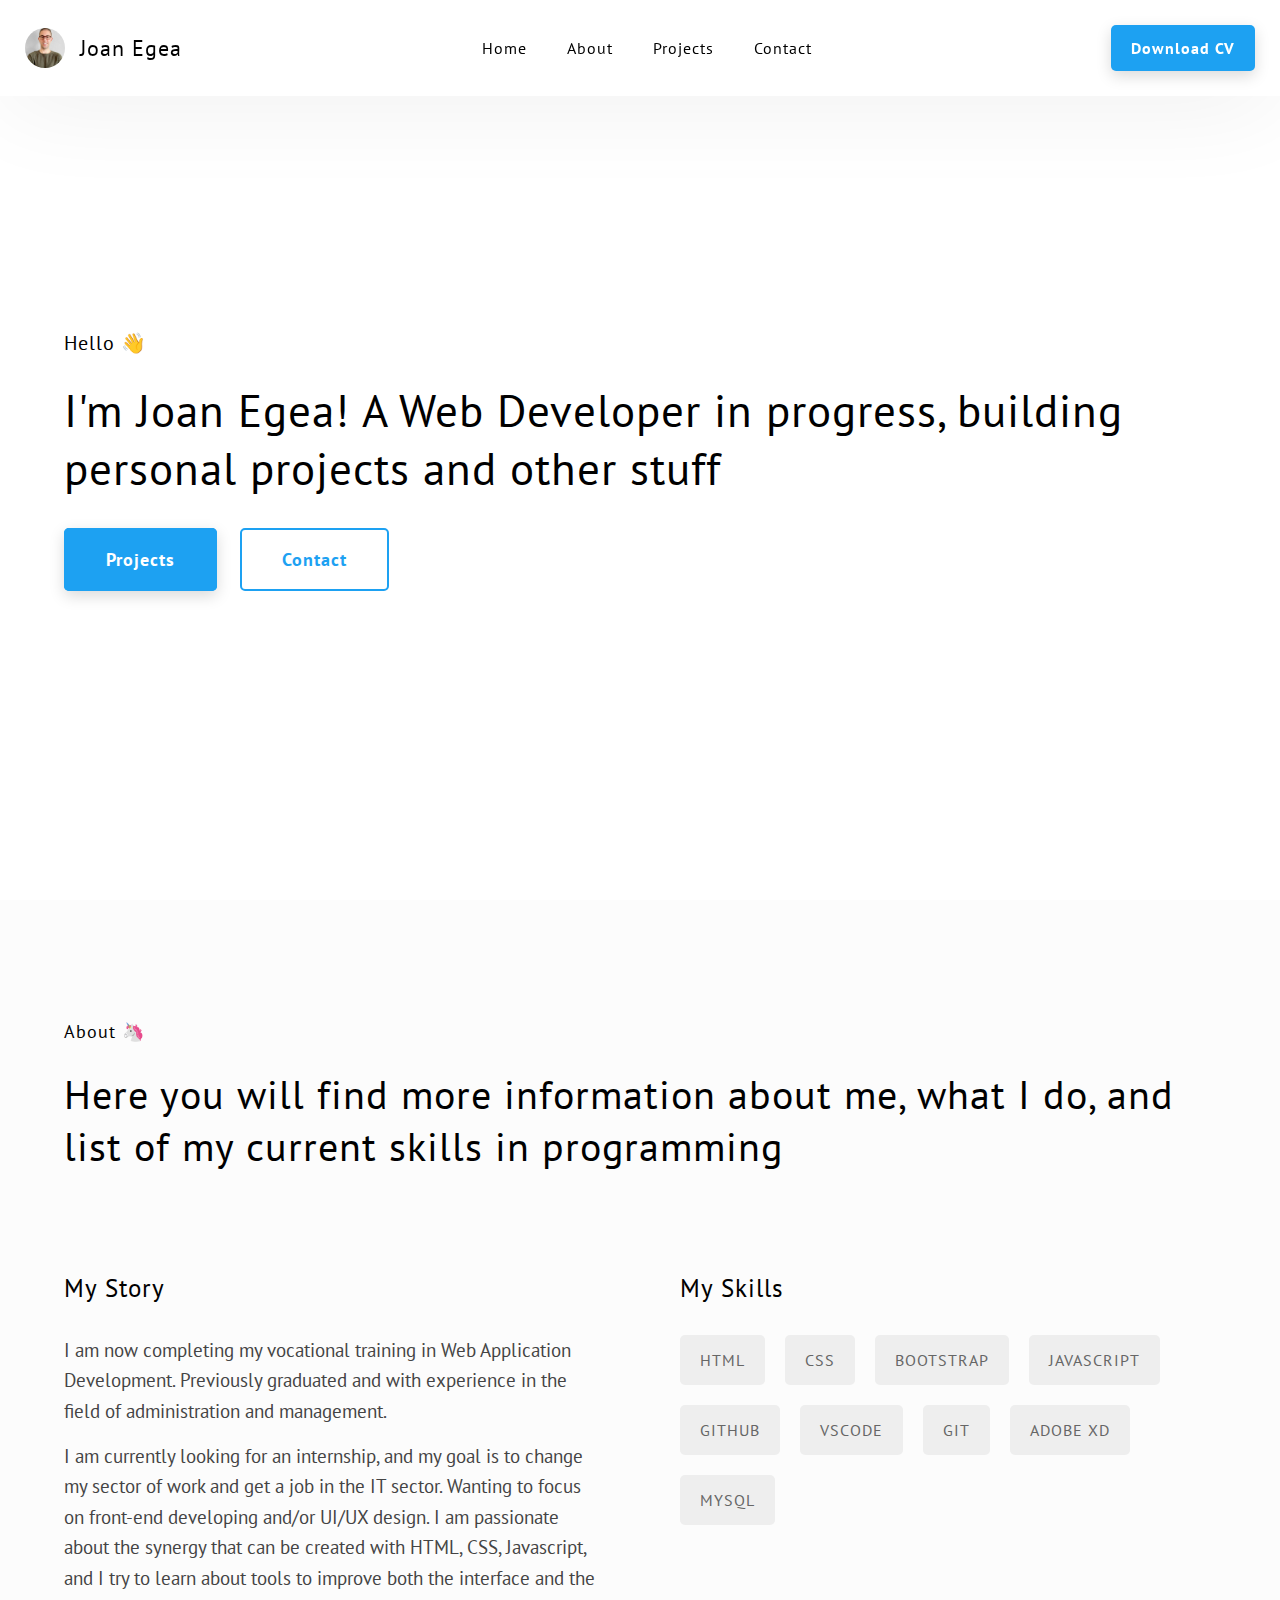
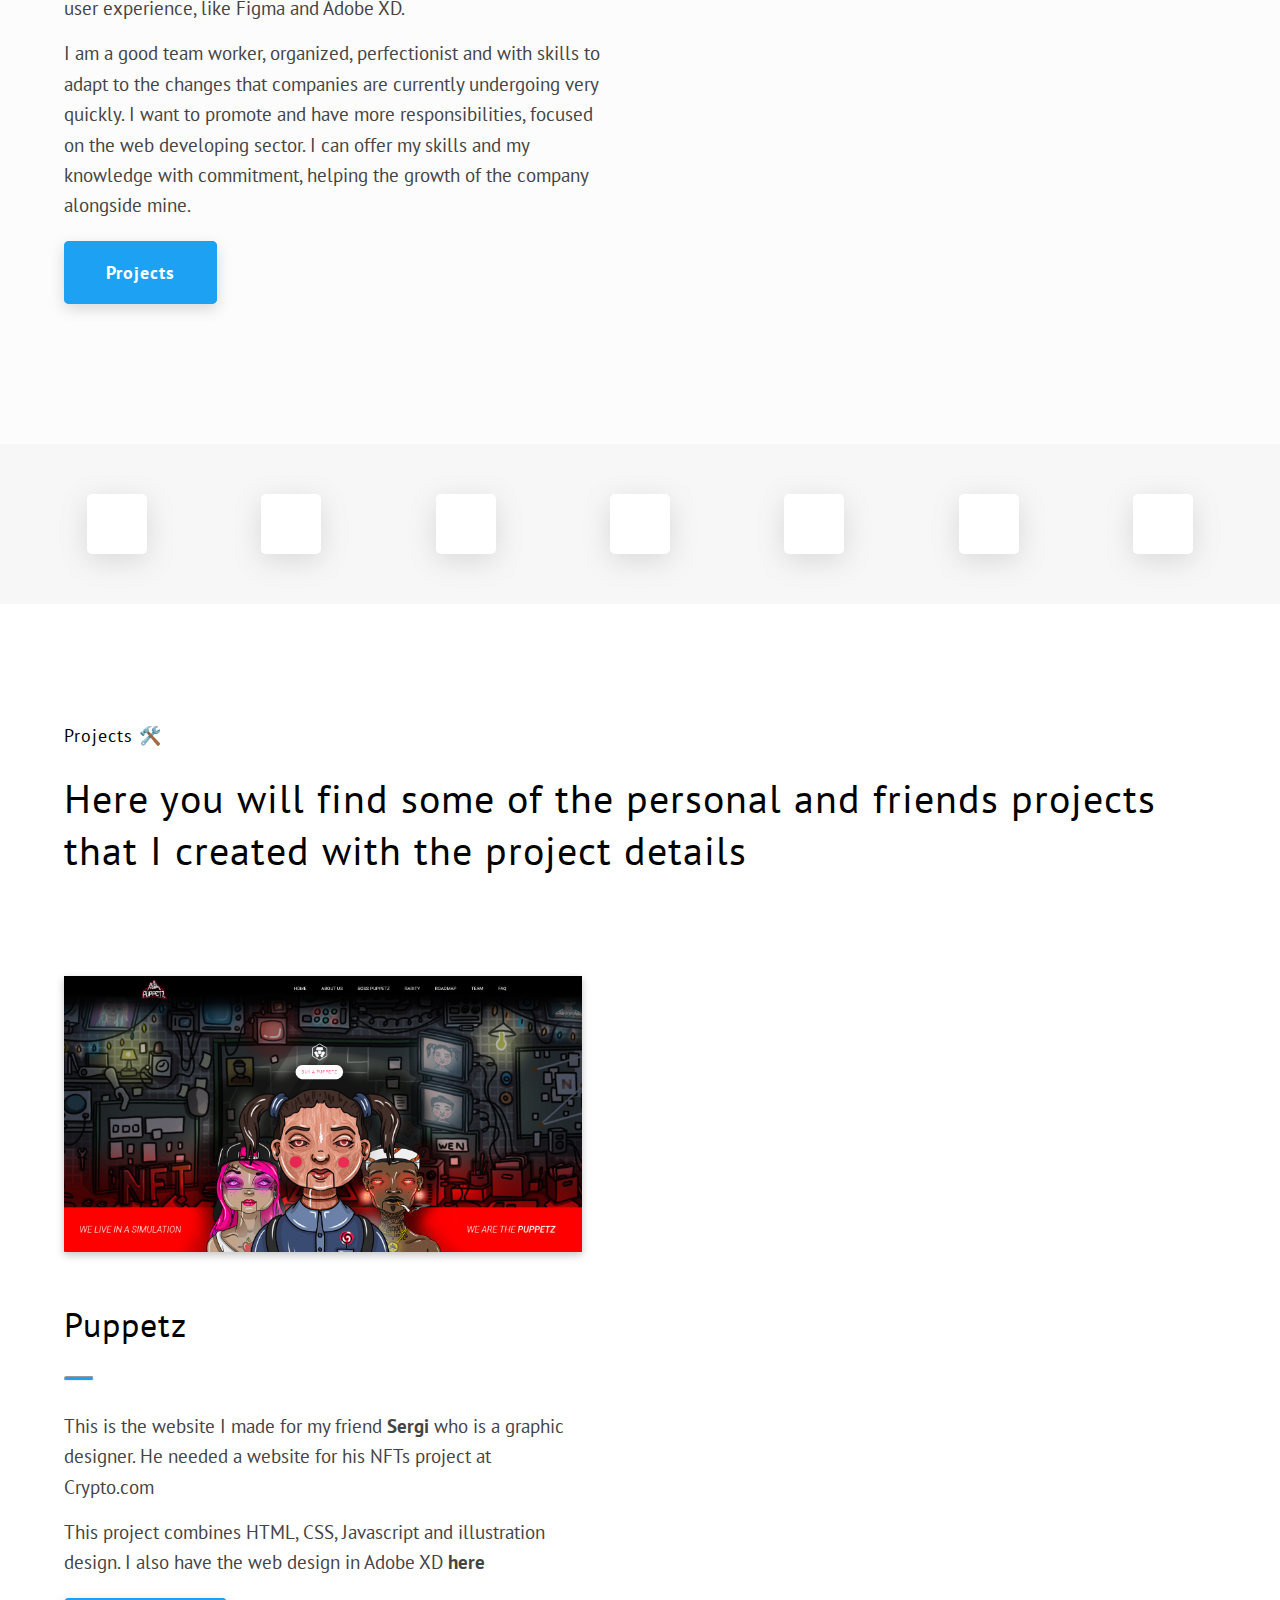
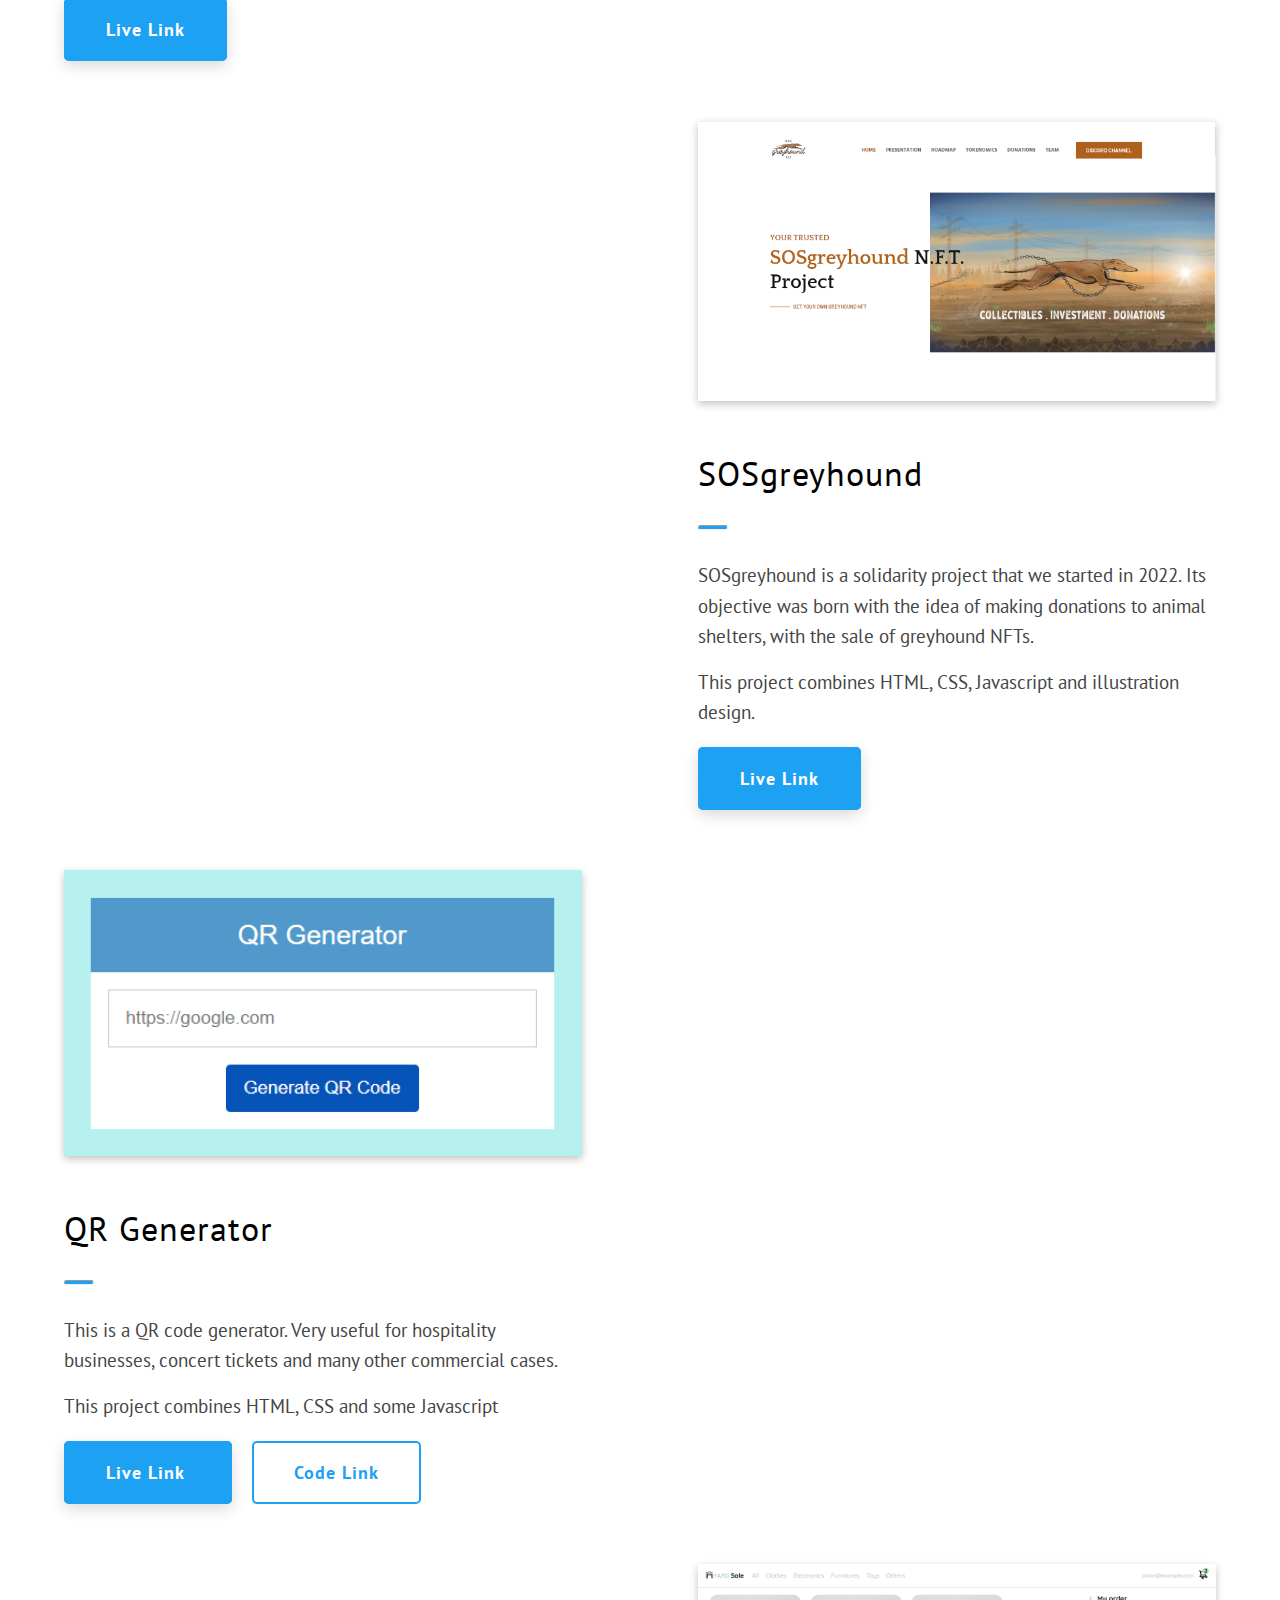
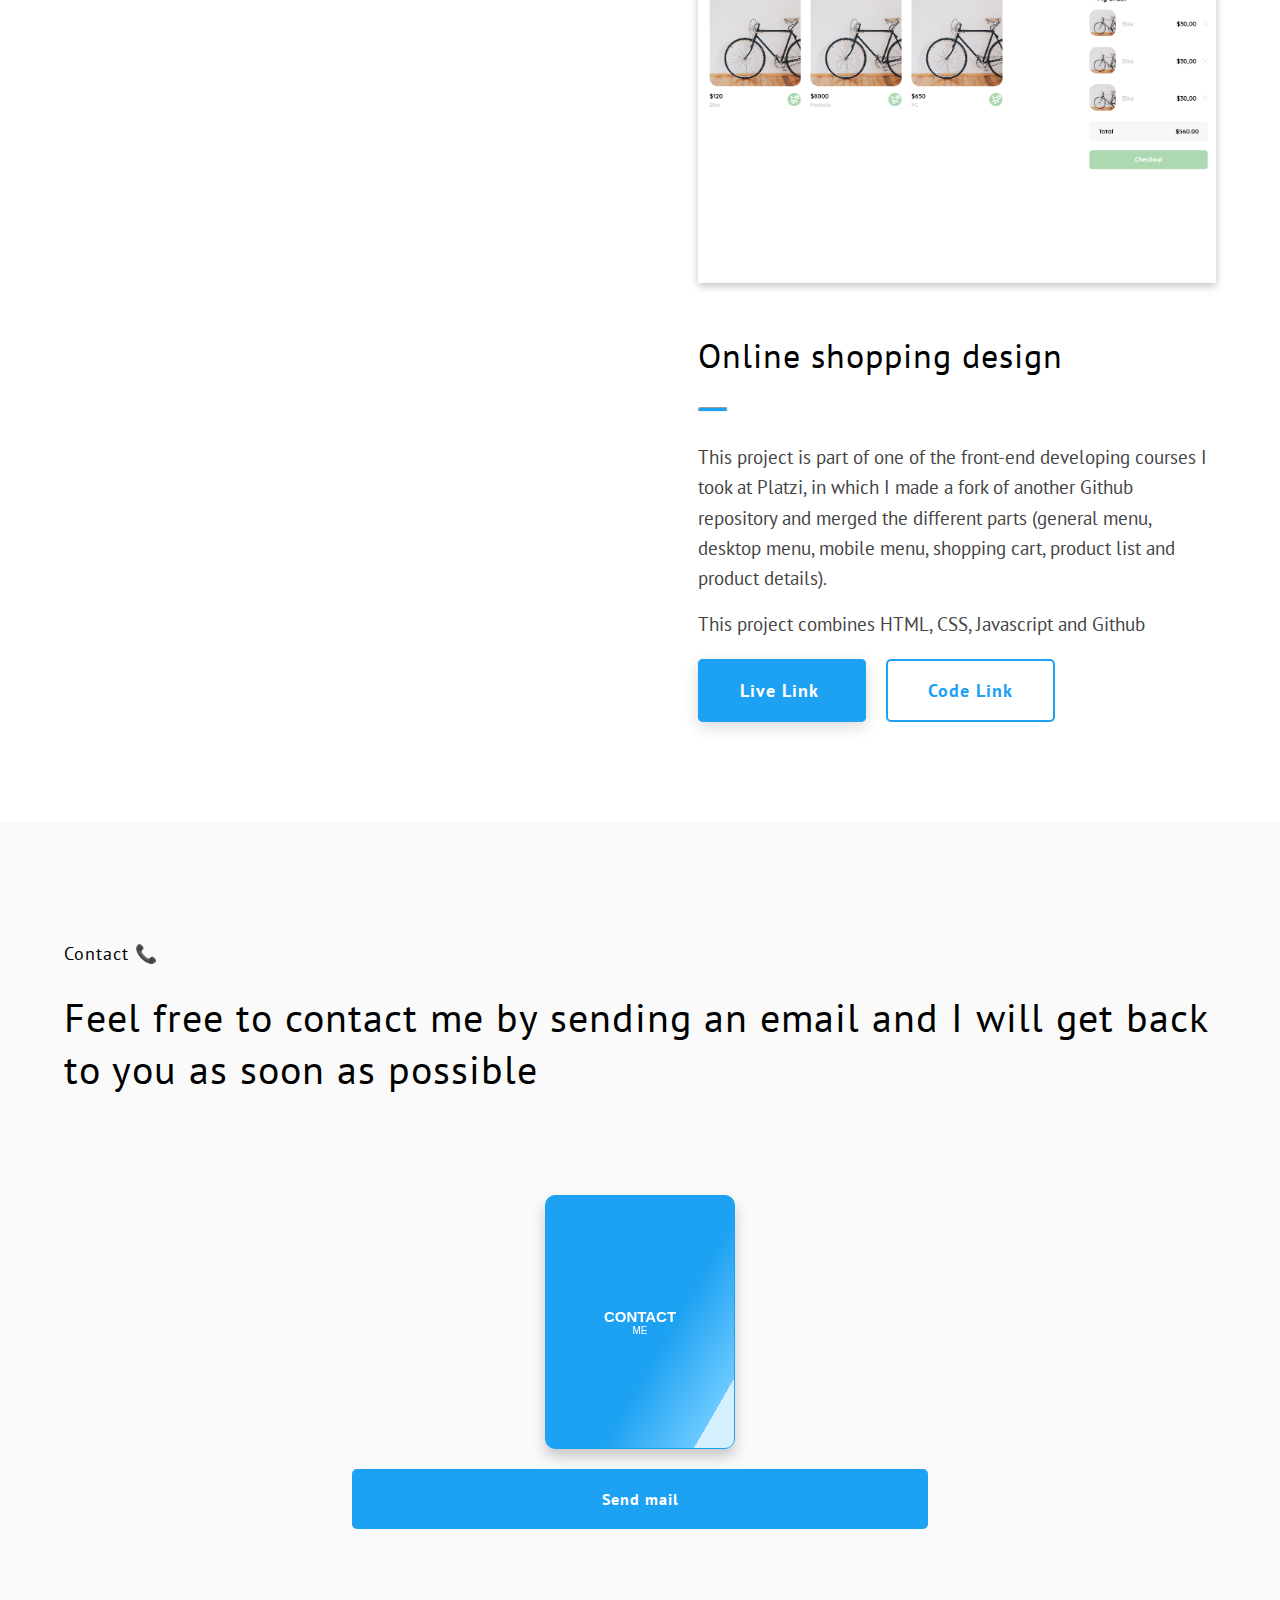
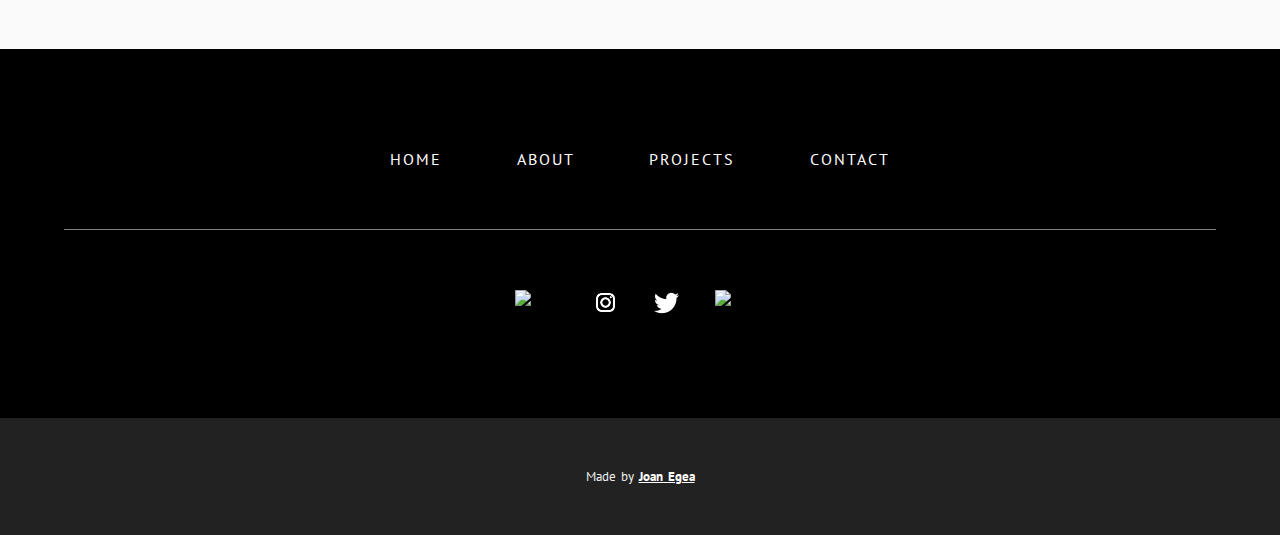
==== commit b7817139: "Portfolio update" ====
--- a/index.html
+++ b/index.html
@@ -46,7 +46,6 @@
         <li>
           <a class="main-header__sm-menu-link main-header__sm-menu-link--1" name="home-hero">Home</a>
         </li>
-
         <li>
           <a class="main-header__sm-menu-link main-header__sm-menu-link--2" name="about">About</a>
         </li>
@@ -188,22 +187,23 @@
 
               <p class="text-primary projects__list-item-text-primary">
                 <span>
-                  Lorem ipsum dolor sit amet, consectetur adipisicing elit.
-                  Error, aliquid! Itaque corrupti magnam fugiat mollitia
-                  labore magni saepe veritatis voluptatum alias fugit.
-                  Explicabo ducimus
+                  This is the website I made for my friend 
+                  <a href="https://www.instagram.com/sergitugas/?hl=es"><strong>Sergi</strong></a> who 
+                  is a graphic designer. 
+                  He needed a website for his NFTs project at Crypto.com
                 </span>
                 <!-- <br />
                   <br /> -->
                 <span>
-                  sapiente aut corporis odio repellendus? Lorem ipsum dolor
-                  sit amet, consectetur adipisicing elit
+                  This project combines HTML, CSS, Javascript and illustration design. 
+                  I also have the web design in Adobe XD 
+                  <a href="https://xd.adobe.com/view/7fc17d2f-333a-4f81-816d-762c4d56cdd5-2a92/"><strong>here</strong></a>
                 </span>
               </p>
               <a class="btn btn-theme projects__btn-theme" href="https://www.puppetz.io/">
                 Live Link
               </a>
-              <button class="btn btn-inv projects__btn-inv">Code Link</button>
+              <!-- <button class="btn btn-inv projects__btn-inv">Code Link</button> -->
             </div>
           </div>
           <div class="projects__list-item projects__list-item--inv">
@@ -218,22 +218,21 @@
 
               <p class="text-primary projects__list-item-text-primary">
                 <span>
-                  Lorem ipsum dolor sit amet, consectetur adipisicing elit.
-                  Error, aliquid! Itaque corrupti magnam fugiat mollitia
-                  labore magni saepe veritatis voluptatum alias fugit.
-                  Explicabo ducimus
+                  SOSgreyhound is a solidarity project that we started in 2022. 
+                  Its objective was born with the idea of making donations to animal shelters, 
+                  with the sale of greyhound NFTs.
                 </span>
                 <!-- <br />
                   <br /> -->
                 <span>
-                  sapiente aut corporis odio repellendus? Lorem ipsum dolor
-                  sit amet, consectetur adipisicing elit
+                  This project combines HTML, CSS, Javascript and illustration design. 
+                  
                 </span>
               </p>
               <a class="btn btn-theme projects__btn-theme" href="https://www.sosgreyhound.com/">
                 Live Link
               </a>
-              <button class="btn btn-inv projects__btn-inv">Code Link</button>
+              <!-- <button class="btn btn-inv projects__btn-inv">Code Link</button> -->
             </div>
             <div class="projects__list-item-count">
               <span class="projects__list-item-count-num"> 2 </span>
@@ -258,52 +257,47 @@
 
               <p class="text-primary projects__list-item-text-primary">
                 <span>
-                  Lorem ipsum dolor sit amet, consectetur adipisicing elit.
-                  Error, aliquid! Itaque corrupti magnam fugiat mollitia
-                  labore magni saepe veritatis voluptatum alias fugit.
-                  Explicabo ducimus
+                  This is a QR code generator. Very useful for hospitality businesses, 
+                  concert tickets and many other commercial cases.
                 </span>
                 <!-- <br />
                   <br /> -->
                 <span>
-                  sapiente aut corporis odio repellendus? Lorem ipsum dolor
-                  sit amet, consectetur adipisicing elit
+                  This project combines HTML, CSS and some Javascript
                 </span>
               </p>
-              <button class="btn btn-theme projects__btn-theme">
+              <a class="btn btn-theme projects__btn-theme" href="https://je300.github.io/QR-Generator/">
                 Live Link
-              </button>
-              <button class="btn btn-inv projects__btn-inv">Code Link</button>
+              </a>
+              <a class="btn btn-inv projects__btn-inv" href="https://github.com/JE300/QR-Generator">Code Link</a>
             </div>
           </div>
           <div class="projects__list-item projects__list-item--inv">
             <div class="projects__list-item-details">
               <div class="projects__list-item-img-cont">
-                <img src="./assets/mock.png" alt="Project Image" class="projects__list-item-img" />
+                <img src="./assets/shoppingSite.png" alt="Project Image" class="projects__list-item-img" />
               </div>
               <h3 class="heading-tertiary projects__list-item-heading-tertiary">
-                Project Name
+                Online shopping design
               </h3>
               <hr class="projects__title-text-divider" />
 
               <p class="text-primary projects__list-item-text-primary">
                 <span>
-                  Lorem ipsum dolor sit amet, consectetur adipisicing elit.
-                  Error, aliquid! Itaque corrupti magnam fugiat mollitia
-                  labore magni saepe veritatis voluptatum alias fugit.
-                  Explicabo ducimus
+                  This project is part of one of the front-end developing courses I took at Platzi, 
+                  in which I made a fork of another Github repository and merged the different parts 
+                  (general menu, desktop menu, mobile menu, shopping cart, product list and product details).
                 </span>
                 <!-- <br />
                   <br /> -->
                 <span>
-                  sapiente aut corporis odio repellendus? Lorem ipsum dolor
-                  sit amet, consectetur adipisicing elit
+                  This project combines HTML, CSS, Javascript and Github
                 </span>
               </p>
-              <button class="btn btn-theme projects__btn-theme">
+              <a class="btn btn-theme projects__btn-theme" href="https://je300.github.io/curso-frontend-developer-javascript-practico/">
                 Live Link
-              </button>
-              <button class="btn btn-inv projects__btn-inv">Code Link</button>
+              </a>
+              <a class="btn btn-inv projects__btn-inv" href="https://github.com/JE300/curso-frontend-developer-javascript-practico">Code Link</a>
             </div>
             <div class="projects__list-item-count">
               <span class="projects__list-item-count-num"> 4 </span>
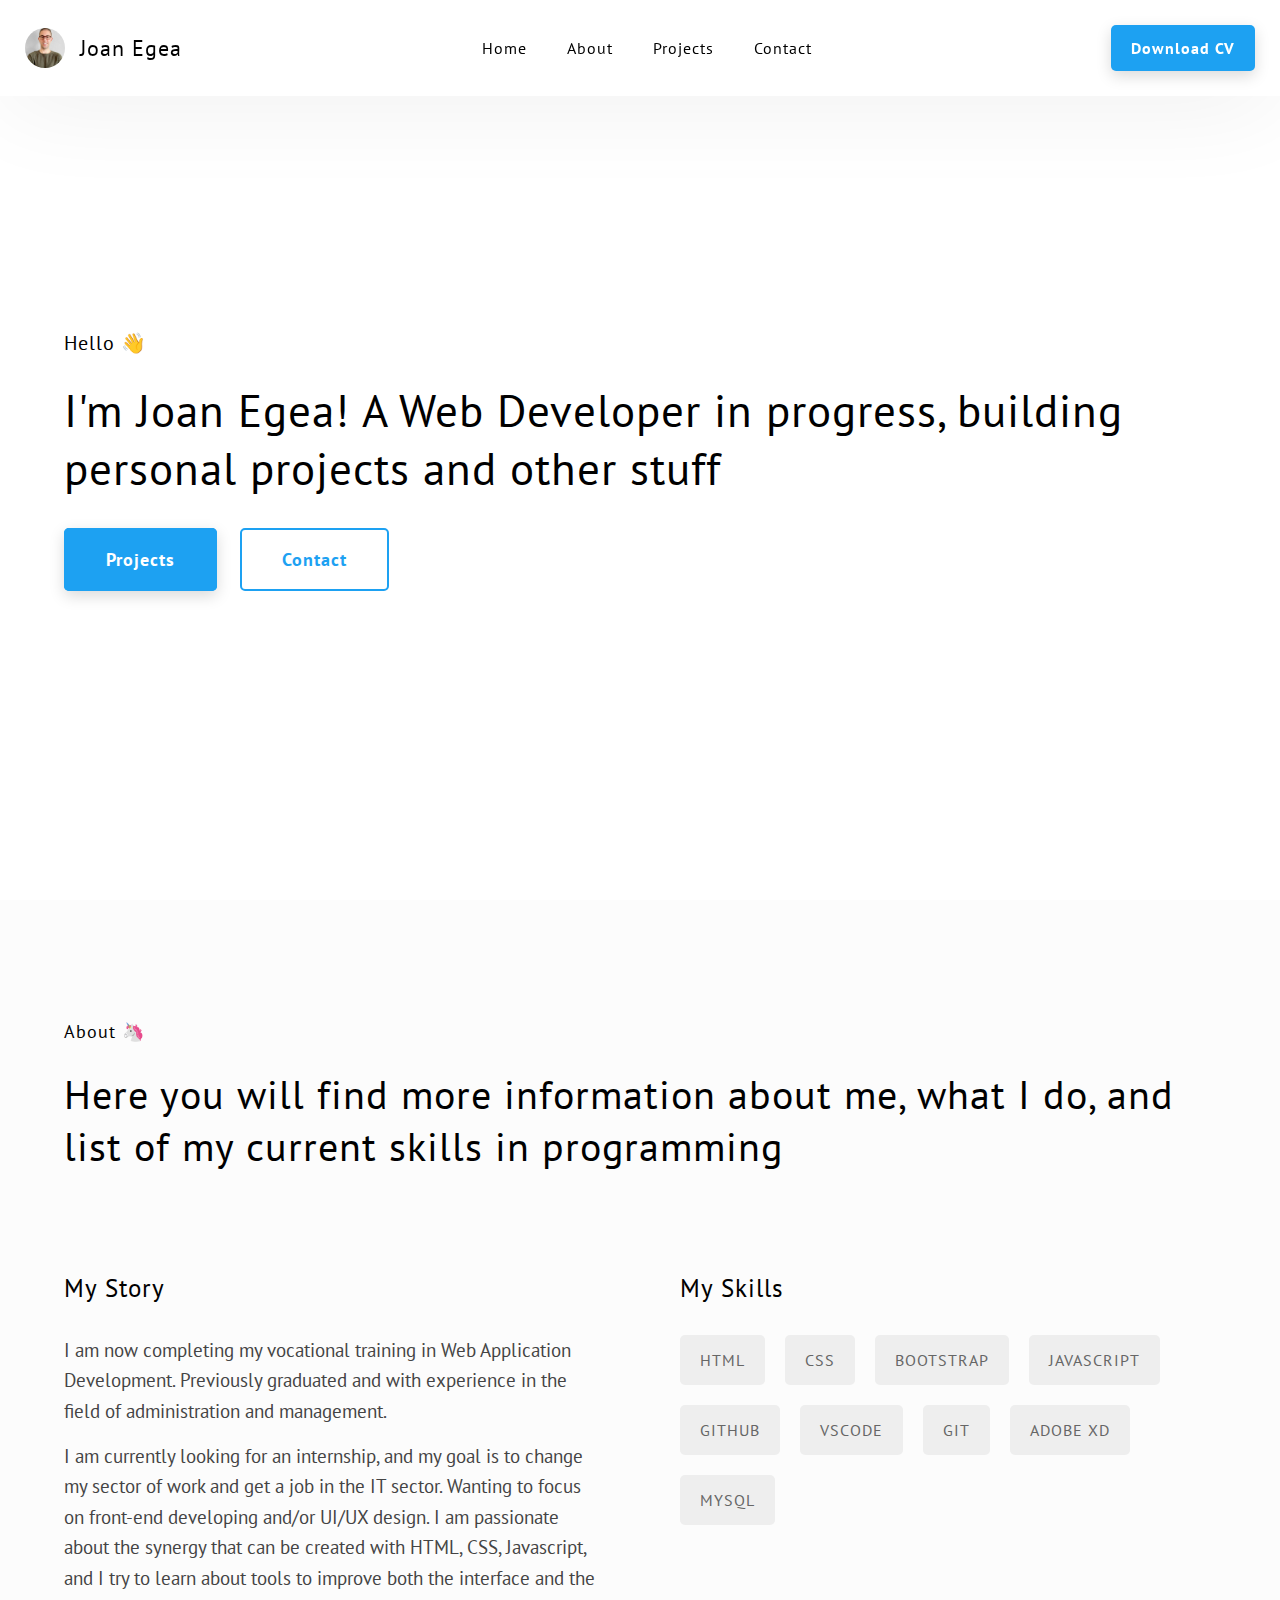
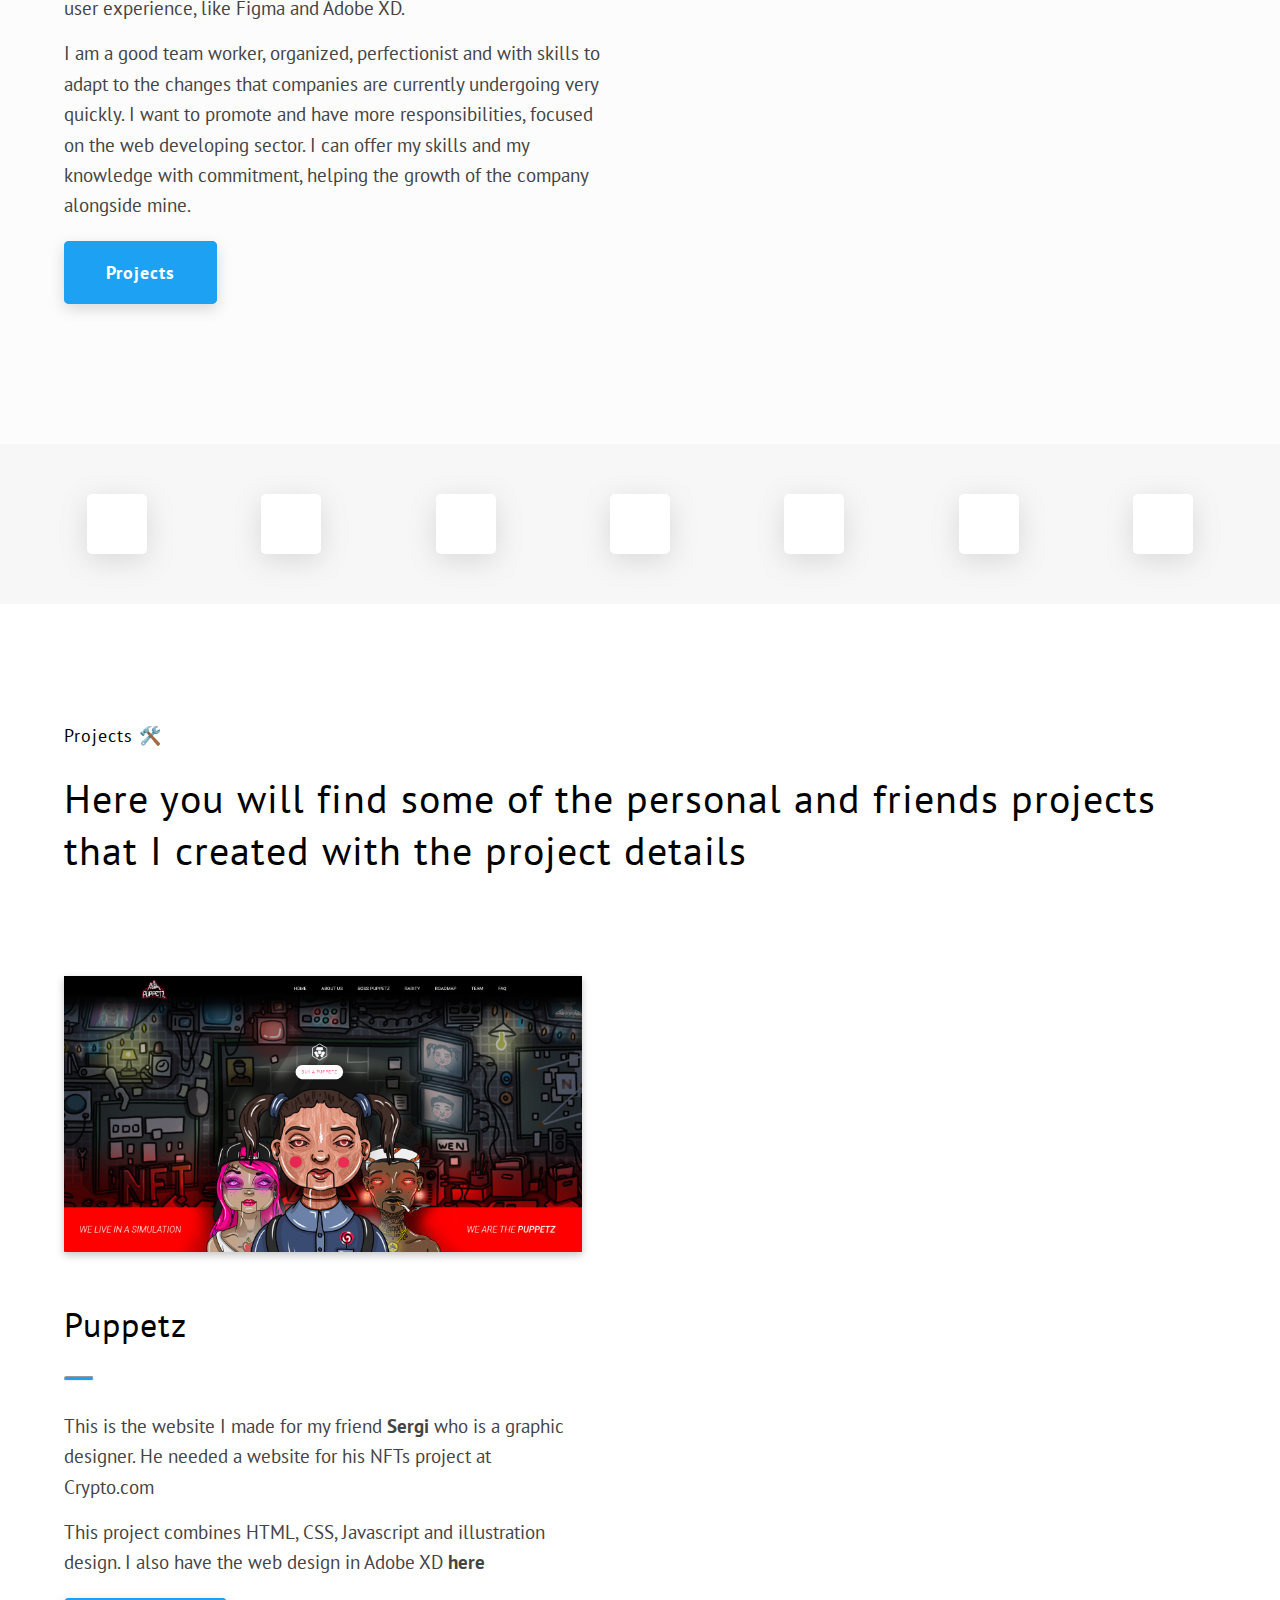
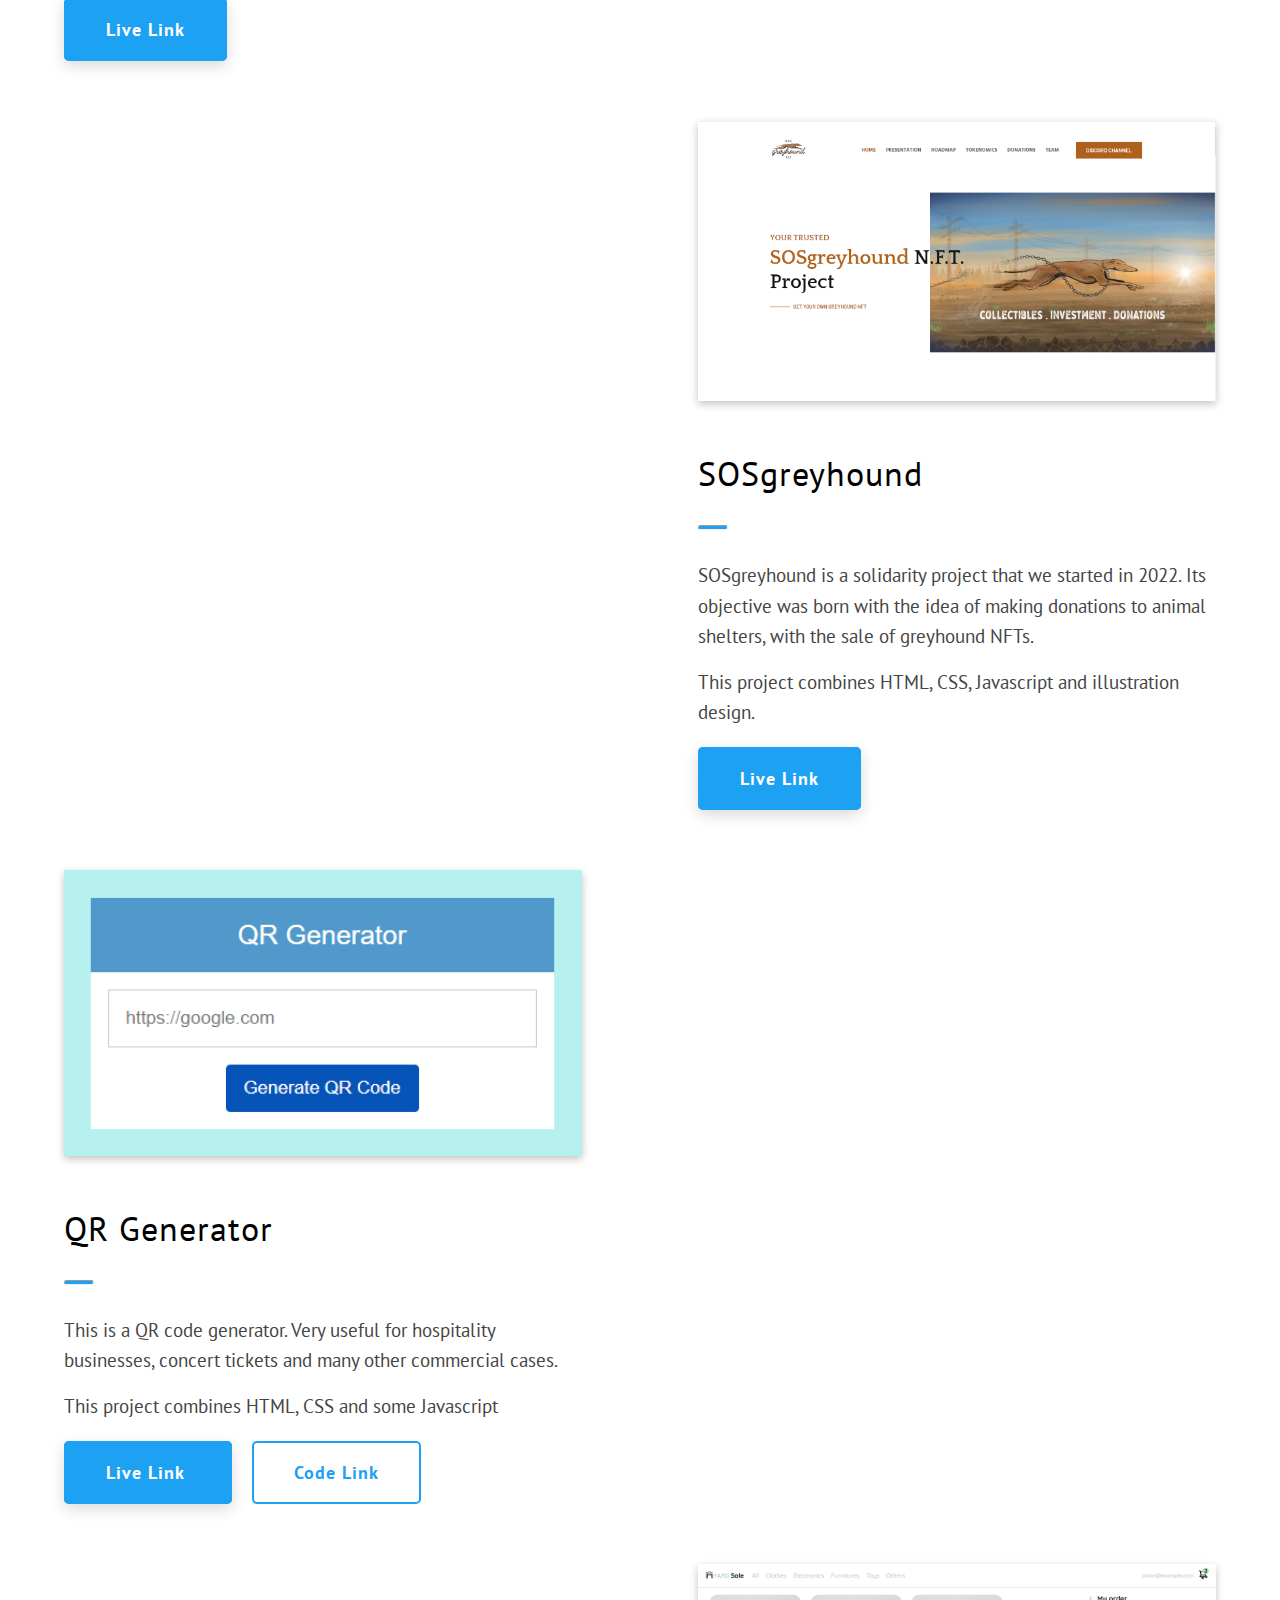
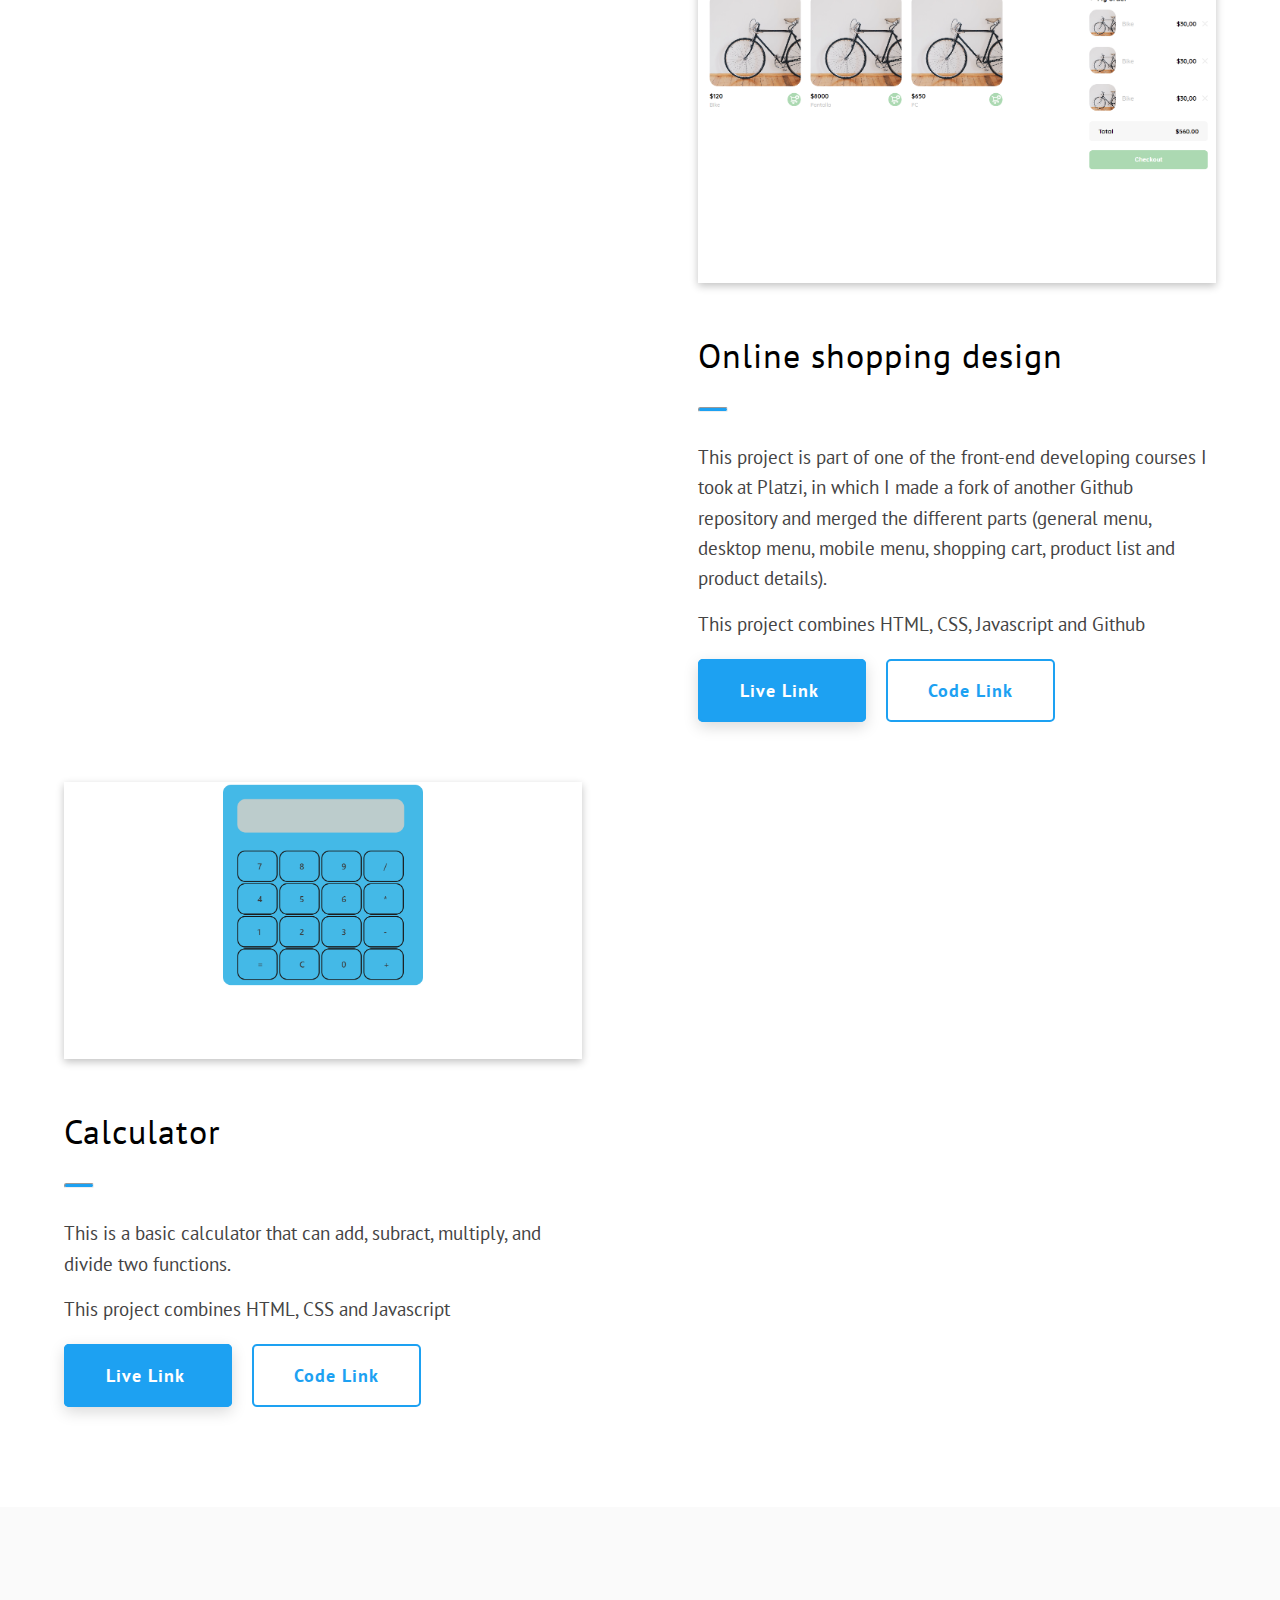
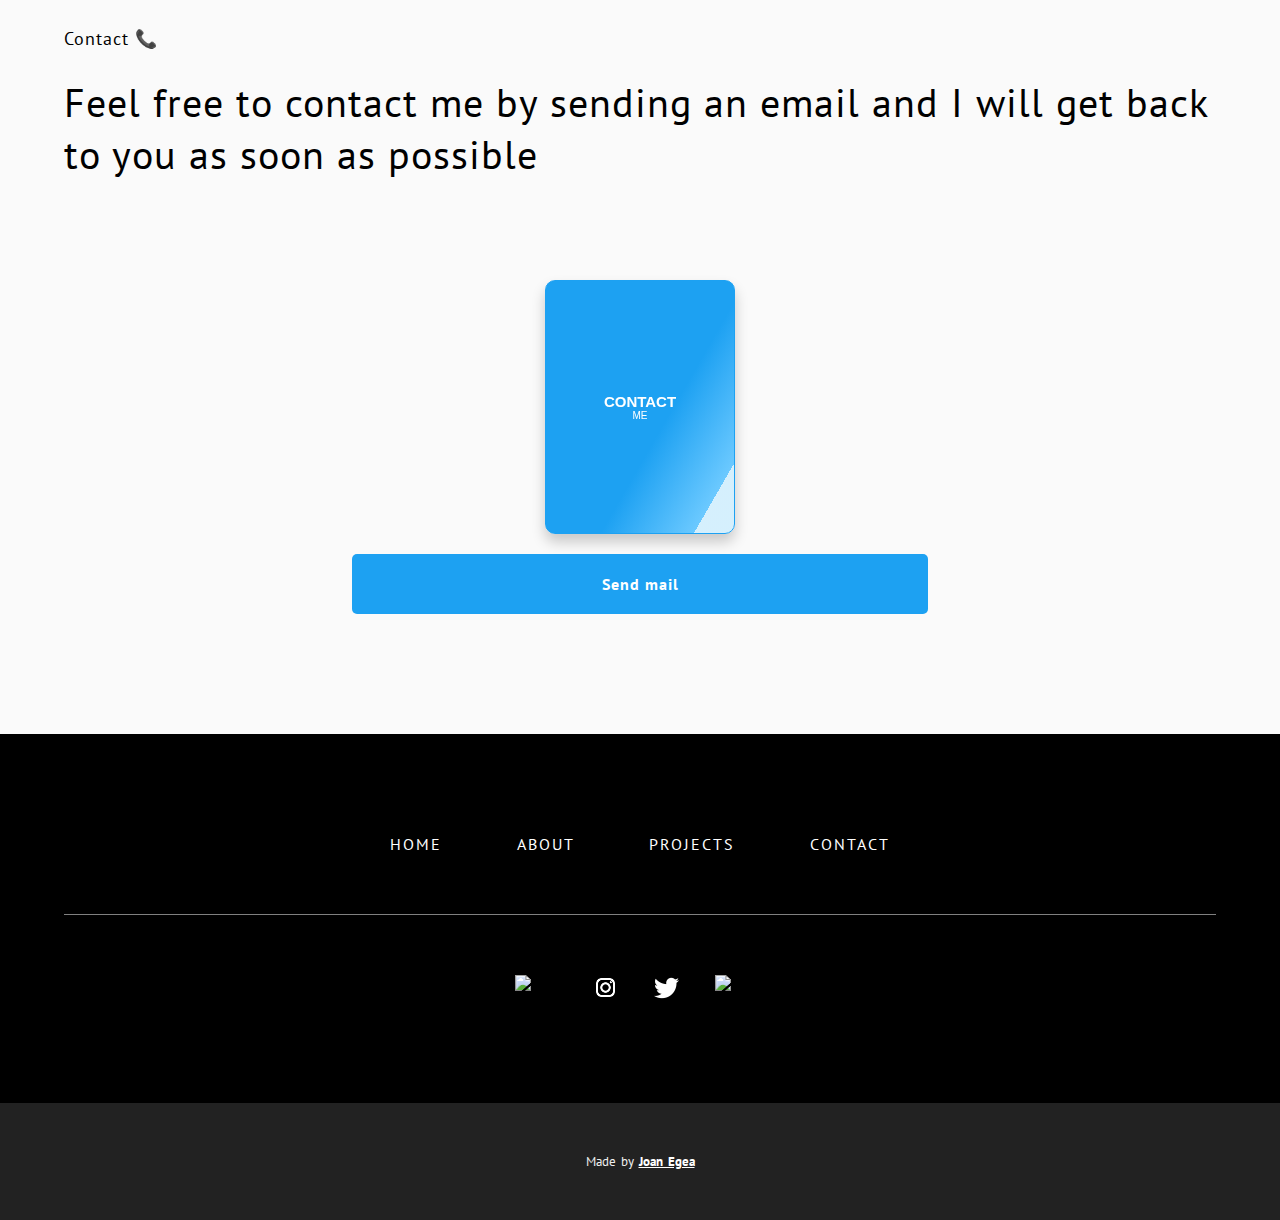
==== commit 5ef59a33: "Portfolio updated" ====
--- a/index.html
+++ b/index.html
@@ -11,7 +11,7 @@
   <link href="https://fonts.googleapis.com/css2?family=PT+Sans:wght@400;700&display=swap" rel="stylesheet" />
   <link rel="stylesheet" href="https://cdn.jsdelivr.net/gh/devicons/devicon@v2.14.0/devicon.min.css" />
   <title>Portfolio Joan Egea</title>
-  <meta name="description" content="Wowfolio - A Simple & Clean Portfolio Template For Developers" />
+  <meta name="description" content="A Simple & Clean Portfolio" />
 </head>
 
 <body>
@@ -170,6 +170,7 @@
       </h2>
       <div class="main-section__content">
         <div class="projects__list">
+          <!--Puppetz-->
           <div class="projects__list-item">
             <div class="projects__list-item-count">
               <span class="projects__list-item-count-num"> 1 </span>
@@ -206,6 +207,8 @@
               <!-- <button class="btn btn-inv projects__btn-inv">Code Link</button> -->
             </div>
           </div>
+          <!--Puppetz end-->
+          <!--SOSgreyhound-->
           <div class="projects__list-item projects__list-item--inv">
             <div class="projects__list-item-details">
               <div class="projects__list-item-img-cont">
@@ -240,6 +243,8 @@
               <span class="projects__list-item-count-end-dot"> </span>
             </div>
           </div>
+          <!--SOSgreyhound end-->
+          <!--QR Generator-->
           <div class="projects__list-item">
             <div class="projects__list-item-count">
               <span class="projects__list-item-count-num"> 3 </span>
@@ -272,6 +277,8 @@
               <a class="btn btn-inv projects__btn-inv" href="https://github.com/JE300/QR-Generator">Code Link</a>
             </div>
           </div>
+          <!--QR Generator end-->
+          <!--Online shopping design-->
           <div class="projects__list-item projects__list-item--inv">
             <div class="projects__list-item-details">
               <div class="projects__list-item-img-cont">
@@ -305,6 +312,40 @@
               <span class="projects__list-item-count-end-dot"> </span>
             </div>
           </div>
+          <!--Online shopping design end-->
+          <!--QR Generator-->
+          <div class="projects__list-item">
+            <div class="projects__list-item-count">
+              <span class="projects__list-item-count-num"> 5 </span>
+              <span class="projects__list-item-count-line"> </span>
+              <span class="projects__list-item-count-end-dot"> </span>
+            </div>
+            <div class="projects__list-item-details">
+              <div class="projects__list-item-img-cont">
+                <img src="./assets/calculadora.png" alt="Project Image" class="projects__list-item-img" />
+              </div>
+              <h3 class="heading-tertiary projects__list-item-heading-tertiary">
+                Calculator
+              </h3>
+              <hr class="projects__title-text-divider" />
+
+              <p class="text-primary projects__list-item-text-primary">
+                <span>
+                  This is a basic calculator that can add, subract, multiply, and divide two functions.
+                </span>
+                <!-- <br />
+                  <br /> -->
+                <span>
+                  This project combines HTML, CSS and Javascript
+                </span>
+              </p>
+              <a class="btn btn-theme projects__btn-theme" href="https://je300.github.io/Calculator/">
+                Live Link
+              </a>
+              <a class="btn btn-inv projects__btn-inv" href="https://github.com/JE300/Calculator">Code Link</a>
+            </div>
+          </div>
+          <!--QR Generator end-->
         </div>
       </div>
     </div>
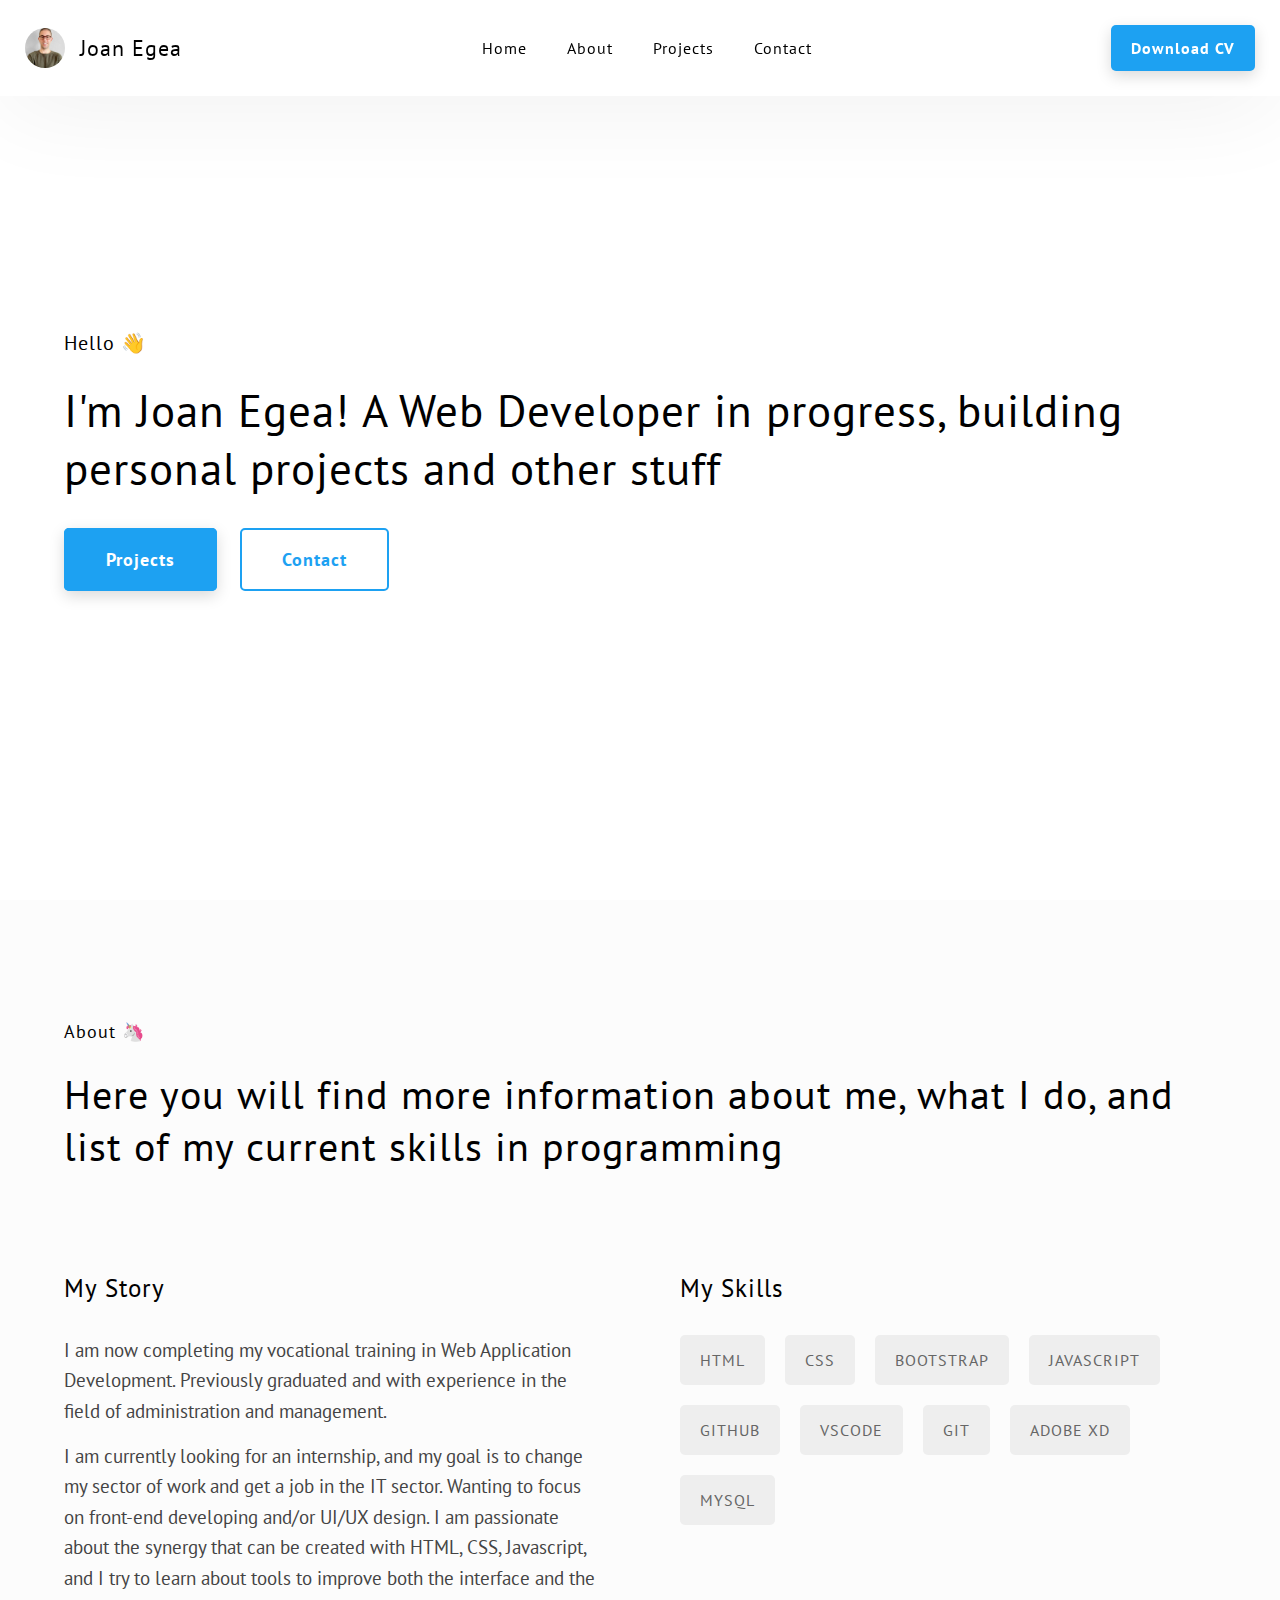
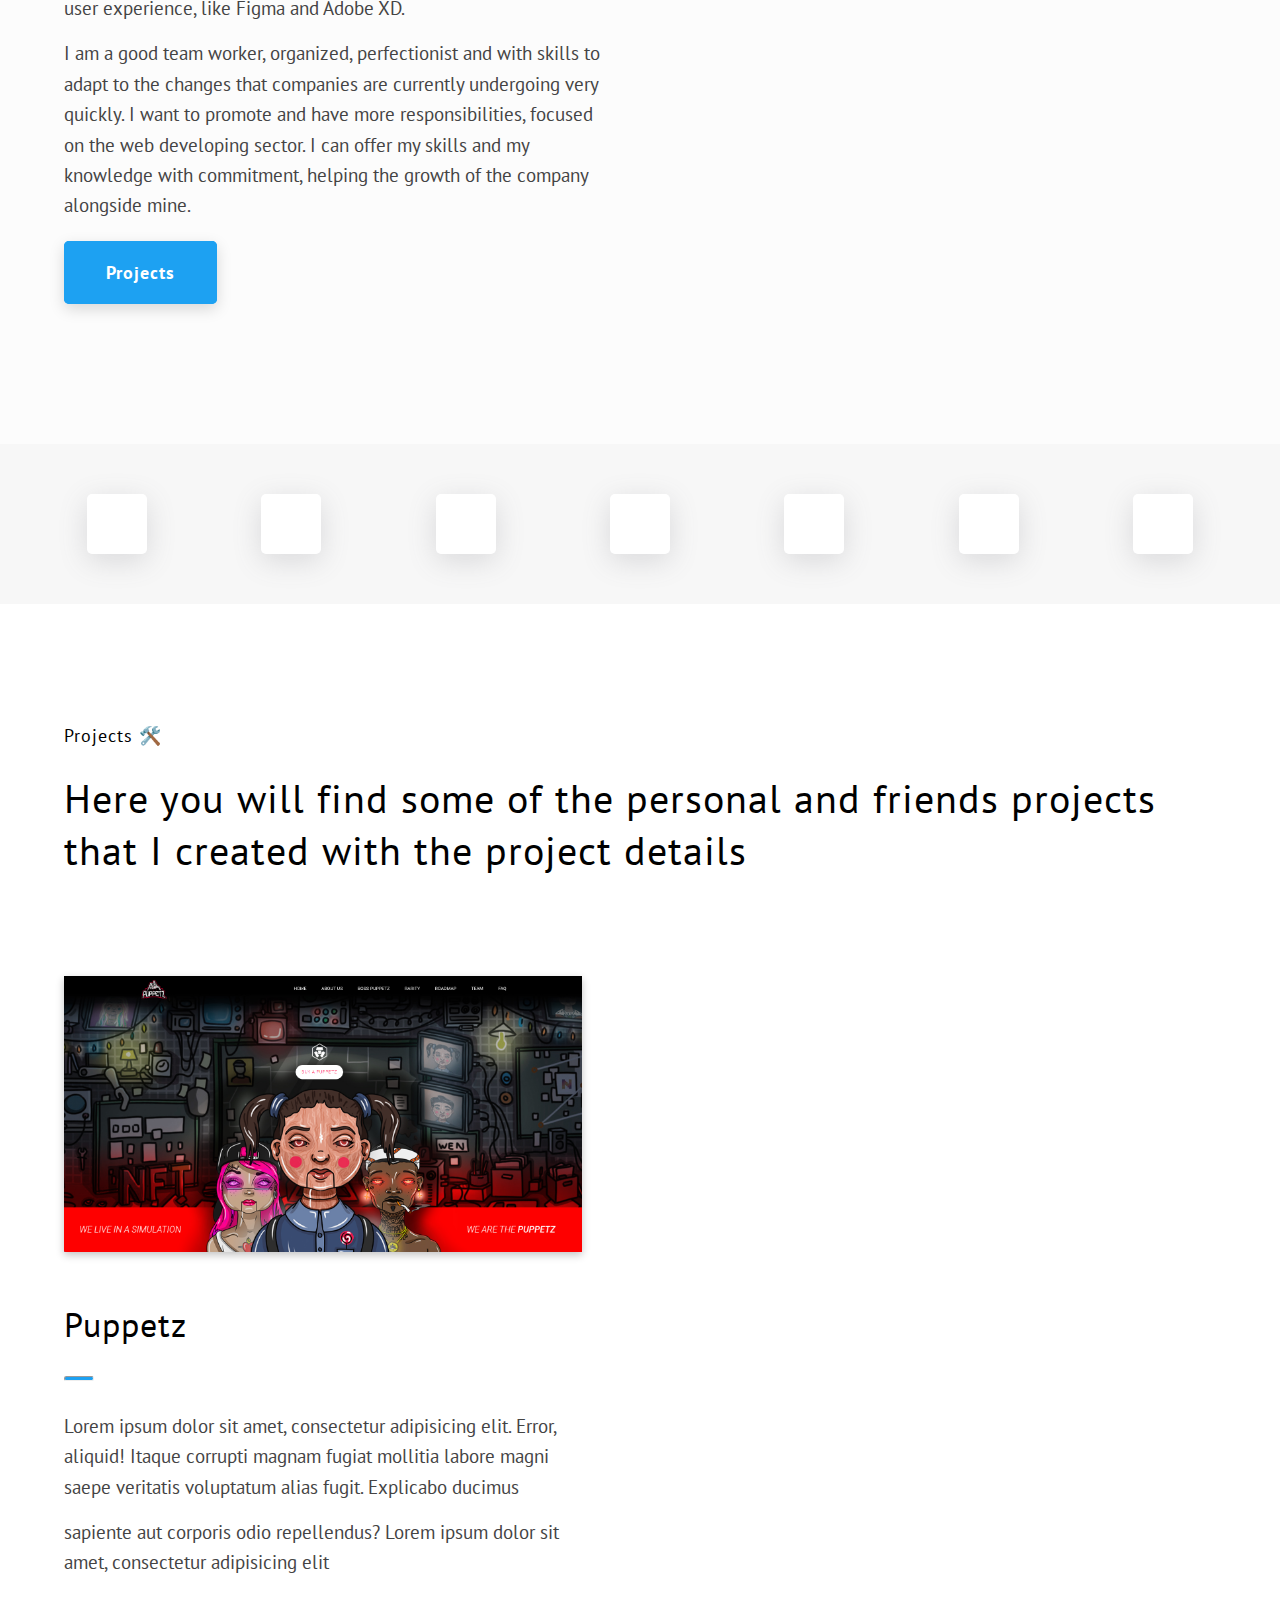
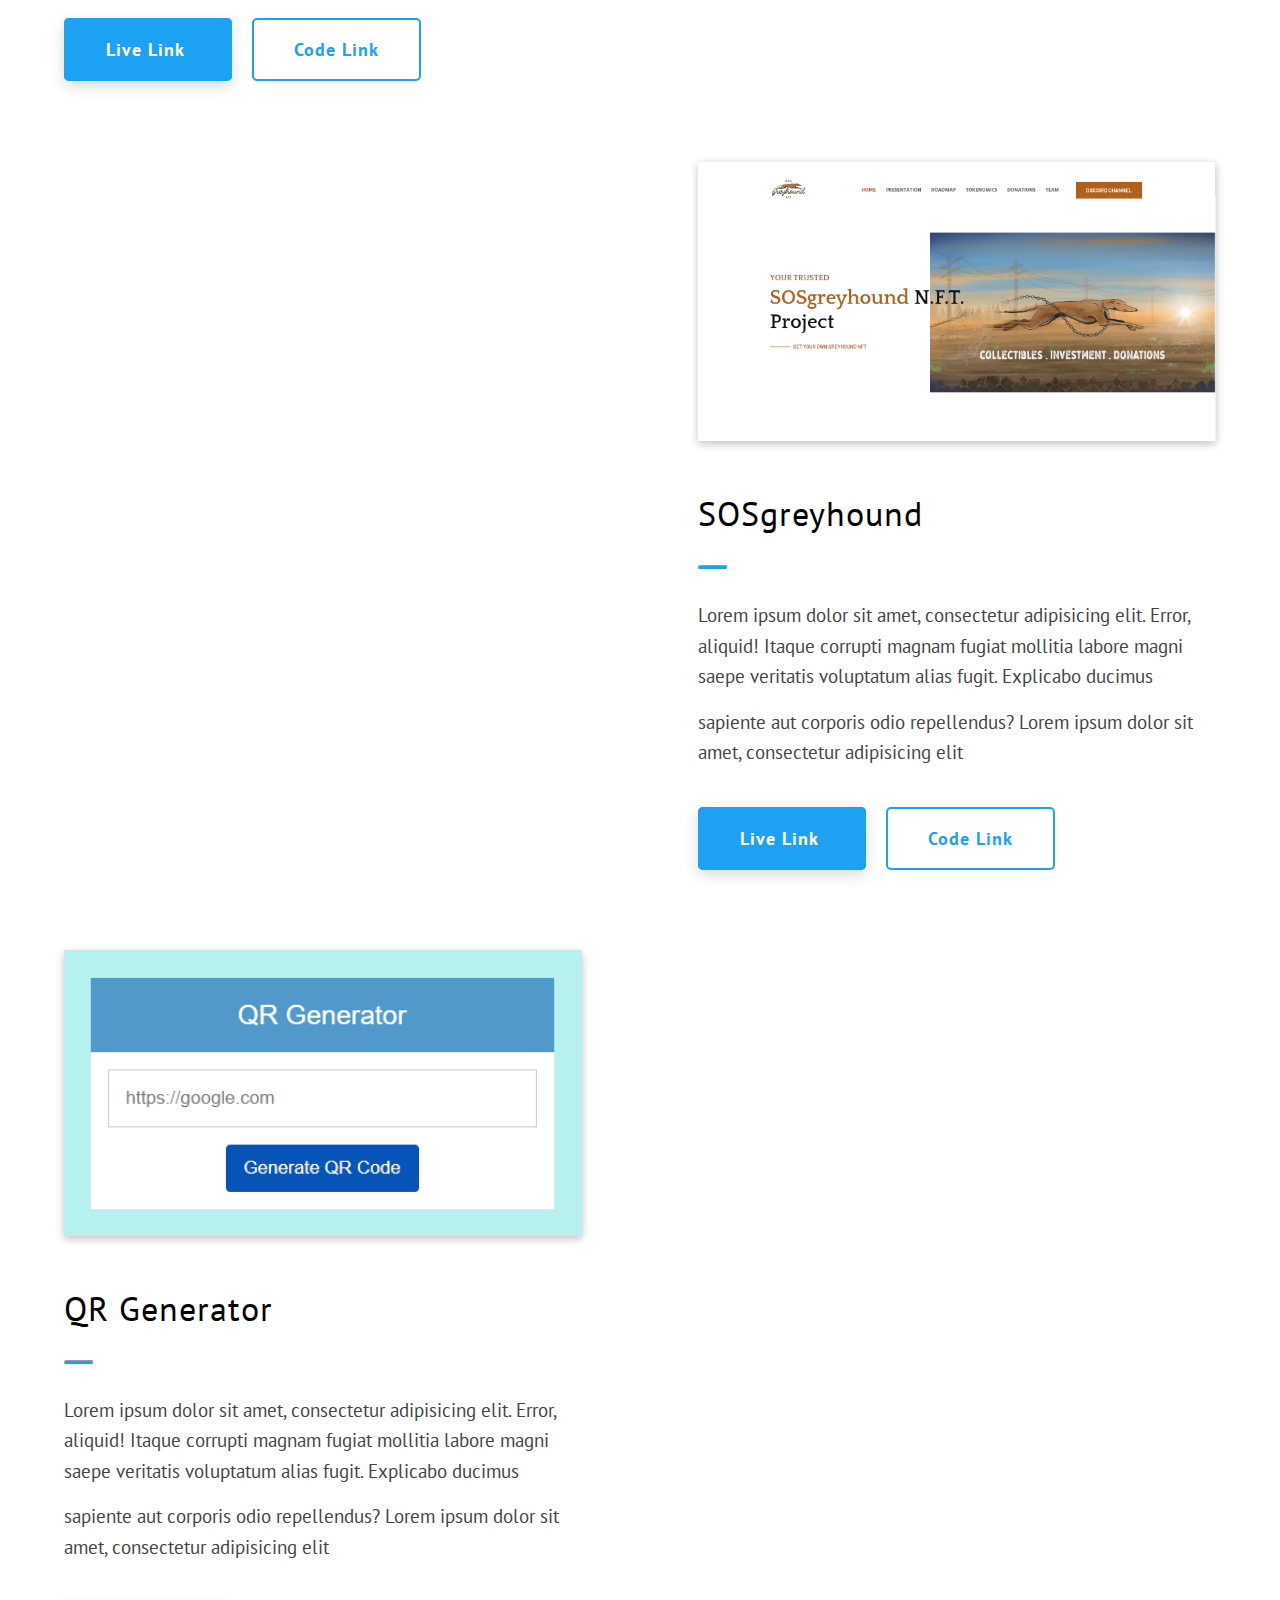
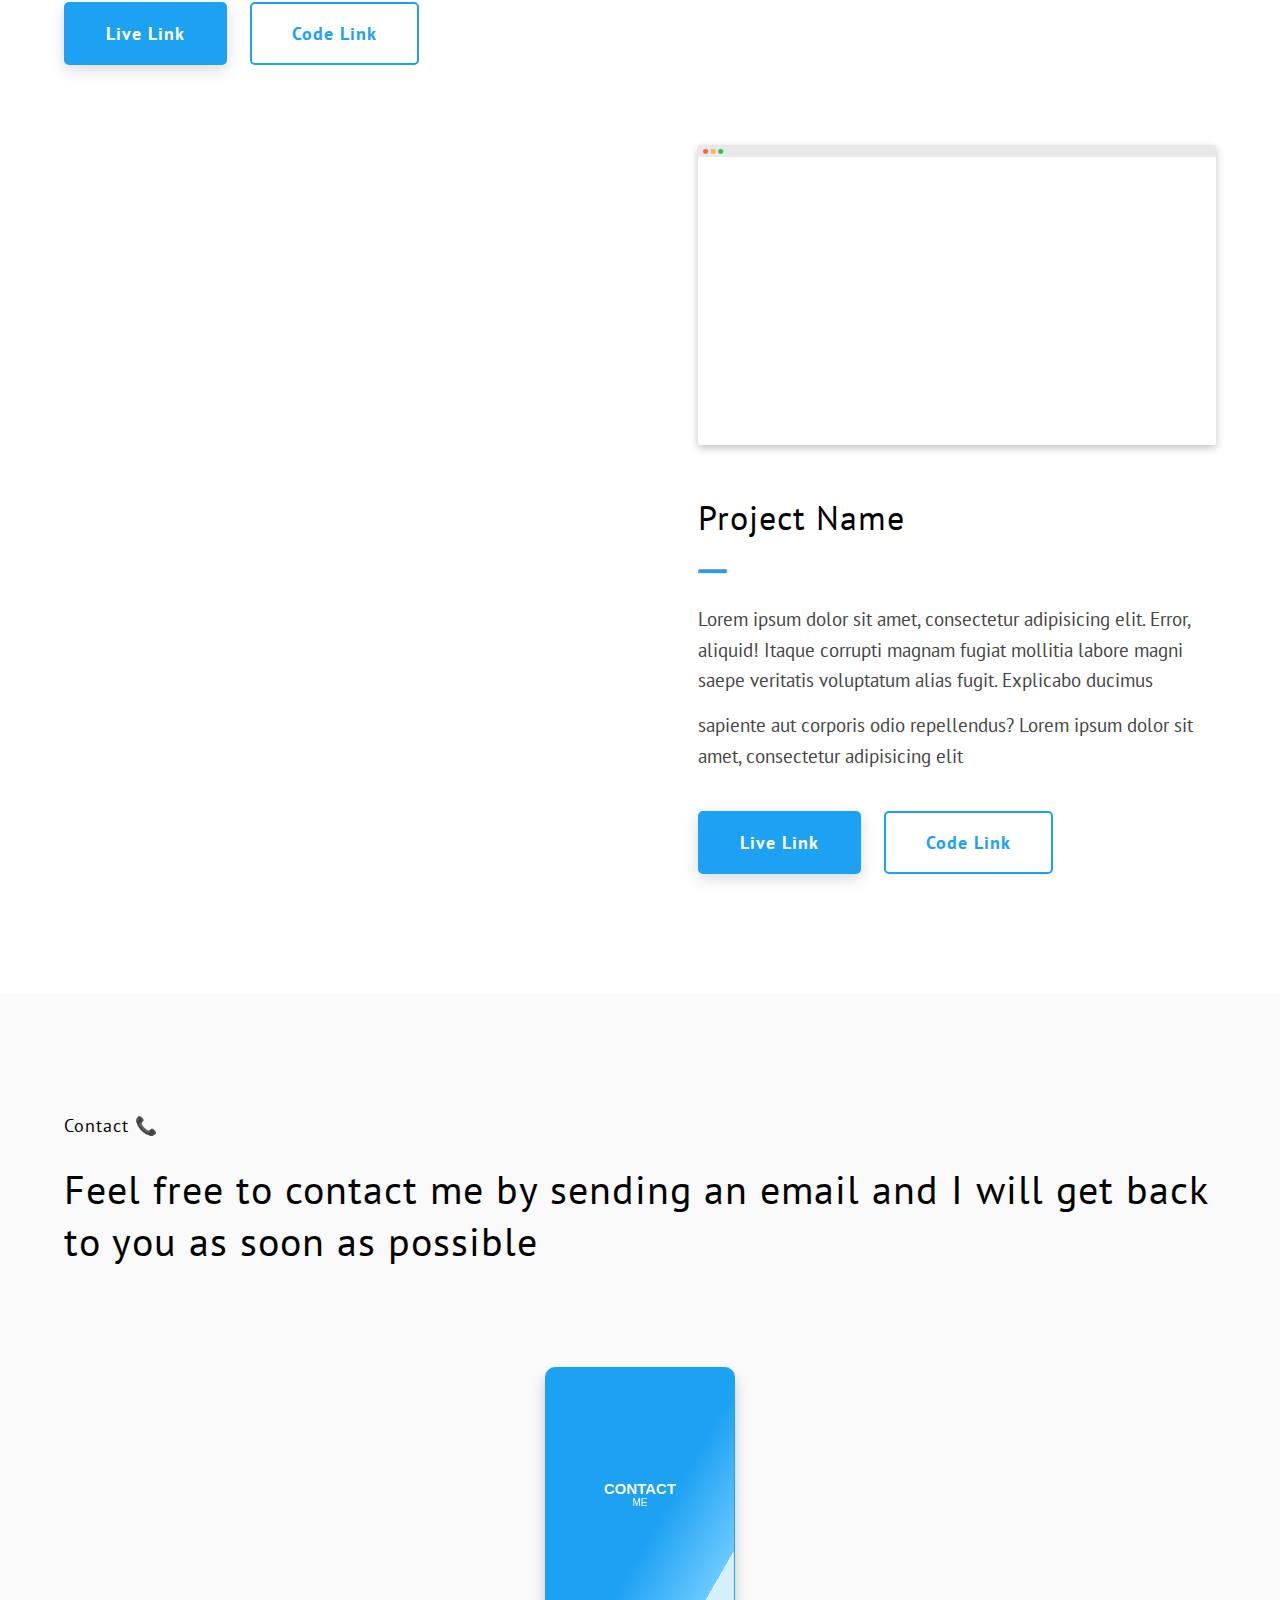
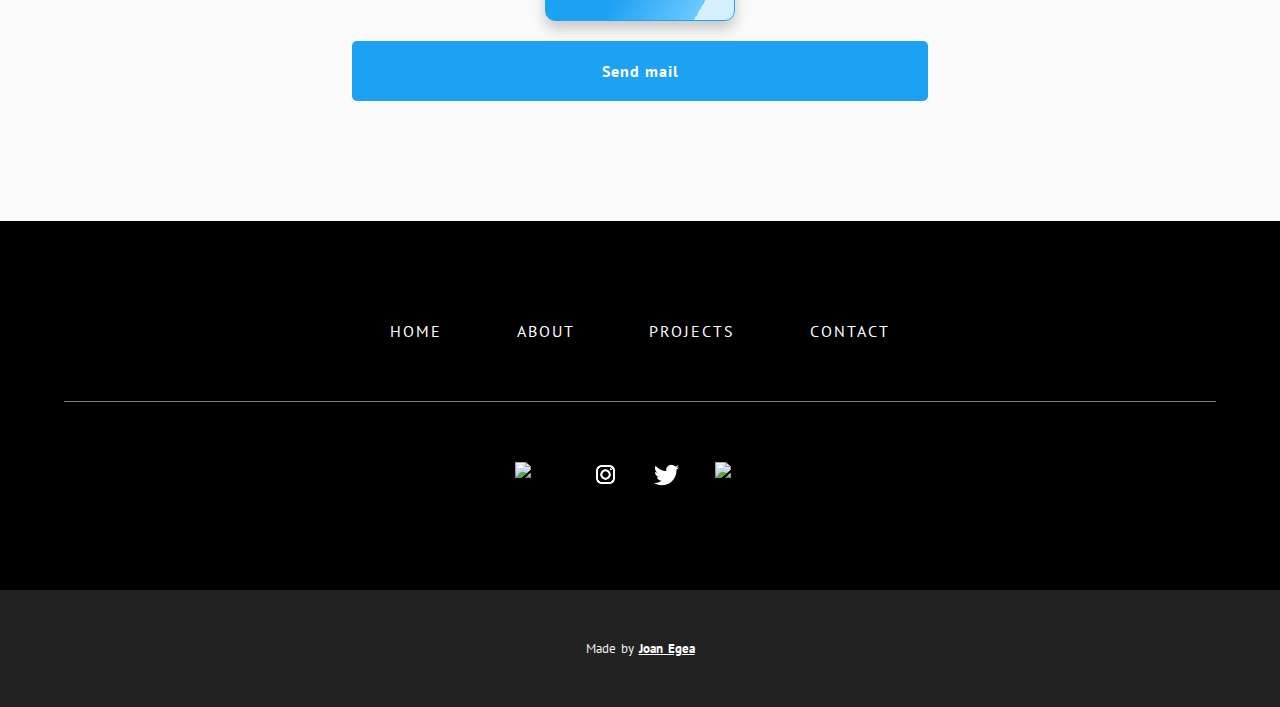
==== commit c36c7c76: "Add files via upload" ====
--- a/index.html
+++ b/index.html
@@ -11,7 +11,7 @@
   <link href="https://fonts.googleapis.com/css2?family=PT+Sans:wght@400;700&display=swap" rel="stylesheet" />
   <link rel="stylesheet" href="https://cdn.jsdelivr.net/gh/devicons/devicon@v2.14.0/devicon.min.css" />
   <title>Portfolio Joan Egea</title>
-  <meta name="description" content="A Simple & Clean Portfolio" />
+  <meta name="description" content="Wowfolio - A Simple & Clean Portfolio Template For Developers" />
 </head>
 
 <body>
@@ -46,6 +46,7 @@
         <li>
           <a class="main-header__sm-menu-link main-header__sm-menu-link--1" name="home-hero">Home</a>
         </li>
+
         <li>
           <a class="main-header__sm-menu-link main-header__sm-menu-link--2" name="about">About</a>
         </li>
@@ -170,7 +171,6 @@
       </h2>
       <div class="main-section__content">
         <div class="projects__list">
-          <!--Puppetz-->
           <div class="projects__list-item">
             <div class="projects__list-item-count">
               <span class="projects__list-item-count-num"> 1 </span>
@@ -188,27 +188,24 @@
 
               <p class="text-primary projects__list-item-text-primary">
                 <span>
-                  This is the website I made for my friend 
-                  <a href="https://www.instagram.com/sergitugas/?hl=es"><strong>Sergi</strong></a> who 
-                  is a graphic designer. 
-                  He needed a website for his NFTs project at Crypto.com
+                  Lorem ipsum dolor sit amet, consectetur adipisicing elit.
+                  Error, aliquid! Itaque corrupti magnam fugiat mollitia
+                  labore magni saepe veritatis voluptatum alias fugit.
+                  Explicabo ducimus
                 </span>
                 <!-- <br />
                   <br /> -->
                 <span>
-                  This project combines HTML, CSS, Javascript and illustration design. 
-                  I also have the web design in Adobe XD 
-                  <a href="https://xd.adobe.com/view/7fc17d2f-333a-4f81-816d-762c4d56cdd5-2a92/"><strong>here</strong></a>
+                  sapiente aut corporis odio repellendus? Lorem ipsum dolor
+                  sit amet, consectetur adipisicing elit
                 </span>
               </p>
               <a class="btn btn-theme projects__btn-theme" href="https://www.puppetz.io/">
                 Live Link
               </a>
-              <!-- <button class="btn btn-inv projects__btn-inv">Code Link</button> -->
-            </div>
-          </div>
-          <!--Puppetz end-->
-          <!--SOSgreyhound-->
+              <button class="btn btn-inv projects__btn-inv">Code Link</button>
+            </div>
+          </div>
           <div class="projects__list-item projects__list-item--inv">
             <div class="projects__list-item-details">
               <div class="projects__list-item-img-cont">
@@ -221,21 +218,22 @@
 
               <p class="text-primary projects__list-item-text-primary">
                 <span>
-                  SOSgreyhound is a solidarity project that we started in 2022. 
-                  Its objective was born with the idea of making donations to animal shelters, 
-                  with the sale of greyhound NFTs.
+                  Lorem ipsum dolor sit amet, consectetur adipisicing elit.
+                  Error, aliquid! Itaque corrupti magnam fugiat mollitia
+                  labore magni saepe veritatis voluptatum alias fugit.
+                  Explicabo ducimus
                 </span>
                 <!-- <br />
                   <br /> -->
                 <span>
-                  This project combines HTML, CSS, Javascript and illustration design. 
-                  
+                  sapiente aut corporis odio repellendus? Lorem ipsum dolor
+                  sit amet, consectetur adipisicing elit
                 </span>
               </p>
               <a class="btn btn-theme projects__btn-theme" href="https://www.sosgreyhound.com/">
                 Live Link
               </a>
-              <!-- <button class="btn btn-inv projects__btn-inv">Code Link</button> -->
+              <button class="btn btn-inv projects__btn-inv">Code Link</button>
             </div>
             <div class="projects__list-item-count">
               <span class="projects__list-item-count-num"> 2 </span>
@@ -243,8 +241,6 @@
               <span class="projects__list-item-count-end-dot"> </span>
             </div>
           </div>
-          <!--SOSgreyhound end-->
-          <!--QR Generator-->
           <div class="projects__list-item">
             <div class="projects__list-item-count">
               <span class="projects__list-item-count-num"> 3 </span>
@@ -262,49 +258,52 @@
 
               <p class="text-primary projects__list-item-text-primary">
                 <span>
-                  This is a QR code generator. Very useful for hospitality businesses, 
-                  concert tickets and many other commercial cases.
+                  Lorem ipsum dolor sit amet, consectetur adipisicing elit.
+                  Error, aliquid! Itaque corrupti magnam fugiat mollitia
+                  labore magni saepe veritatis voluptatum alias fugit.
+                  Explicabo ducimus
                 </span>
                 <!-- <br />
                   <br /> -->
                 <span>
-                  This project combines HTML, CSS and some Javascript
+                  sapiente aut corporis odio repellendus? Lorem ipsum dolor
+                  sit amet, consectetur adipisicing elit
                 </span>
               </p>
-              <a class="btn btn-theme projects__btn-theme" href="https://je300.github.io/QR-Generator/">
+              <button class="btn btn-theme projects__btn-theme">
                 Live Link
-              </a>
-              <a class="btn btn-inv projects__btn-inv" href="https://github.com/JE300/QR-Generator">Code Link</a>
-            </div>
-          </div>
-          <!--QR Generator end-->
-          <!--Online shopping design-->
+              </button>
+              <button class="btn btn-inv projects__btn-inv">Code Link</button>
+            </div>
+          </div>
           <div class="projects__list-item projects__list-item--inv">
             <div class="projects__list-item-details">
               <div class="projects__list-item-img-cont">
-                <img src="./assets/shoppingSite.png" alt="Project Image" class="projects__list-item-img" />
+                <img src="./assets/mock.png" alt="Project Image" class="projects__list-item-img" />
               </div>
               <h3 class="heading-tertiary projects__list-item-heading-tertiary">
-                Online shopping design
+                Project Name
               </h3>
               <hr class="projects__title-text-divider" />
 
               <p class="text-primary projects__list-item-text-primary">
                 <span>
-                  This project is part of one of the front-end developing courses I took at Platzi, 
-                  in which I made a fork of another Github repository and merged the different parts 
-                  (general menu, desktop menu, mobile menu, shopping cart, product list and product details).
+                  Lorem ipsum dolor sit amet, consectetur adipisicing elit.
+                  Error, aliquid! Itaque corrupti magnam fugiat mollitia
+                  labore magni saepe veritatis voluptatum alias fugit.
+                  Explicabo ducimus
                 </span>
                 <!-- <br />
                   <br /> -->
                 <span>
-                  This project combines HTML, CSS, Javascript and Github
+                  sapiente aut corporis odio repellendus? Lorem ipsum dolor
+                  sit amet, consectetur adipisicing elit
                 </span>
               </p>
-              <a class="btn btn-theme projects__btn-theme" href="https://je300.github.io/curso-frontend-developer-javascript-practico/">
+              <button class="btn btn-theme projects__btn-theme">
                 Live Link
-              </a>
-              <a class="btn btn-inv projects__btn-inv" href="https://github.com/JE300/curso-frontend-developer-javascript-practico">Code Link</a>
+              </button>
+              <button class="btn btn-inv projects__btn-inv">Code Link</button>
             </div>
             <div class="projects__list-item-count">
               <span class="projects__list-item-count-num"> 4 </span>
@@ -312,40 +311,6 @@
               <span class="projects__list-item-count-end-dot"> </span>
             </div>
           </div>
-          <!--Online shopping design end-->
-          <!--QR Generator-->
-          <div class="projects__list-item">
-            <div class="projects__list-item-count">
-              <span class="projects__list-item-count-num"> 5 </span>
-              <span class="projects__list-item-count-line"> </span>
-              <span class="projects__list-item-count-end-dot"> </span>
-            </div>
-            <div class="projects__list-item-details">
-              <div class="projects__list-item-img-cont">
-                <img src="./assets/calculadora.png" alt="Project Image" class="projects__list-item-img" />
-              </div>
-              <h3 class="heading-tertiary projects__list-item-heading-tertiary">
-                Calculator
-              </h3>
-              <hr class="projects__title-text-divider" />
-
-              <p class="text-primary projects__list-item-text-primary">
-                <span>
-                  This is a basic calculator that can add, subract, multiply, and divide two functions.
-                </span>
-                <!-- <br />
-                  <br /> -->
-                <span>
-                  This project combines HTML, CSS and Javascript
-                </span>
-              </p>
-              <a class="btn btn-theme projects__btn-theme" href="https://je300.github.io/Calculator/">
-                Live Link
-              </a>
-              <a class="btn btn-inv projects__btn-inv" href="https://github.com/JE300/Calculator">Code Link</a>
-            </div>
-          </div>
-          <!--QR Generator end-->
         </div>
       </div>
     </div>
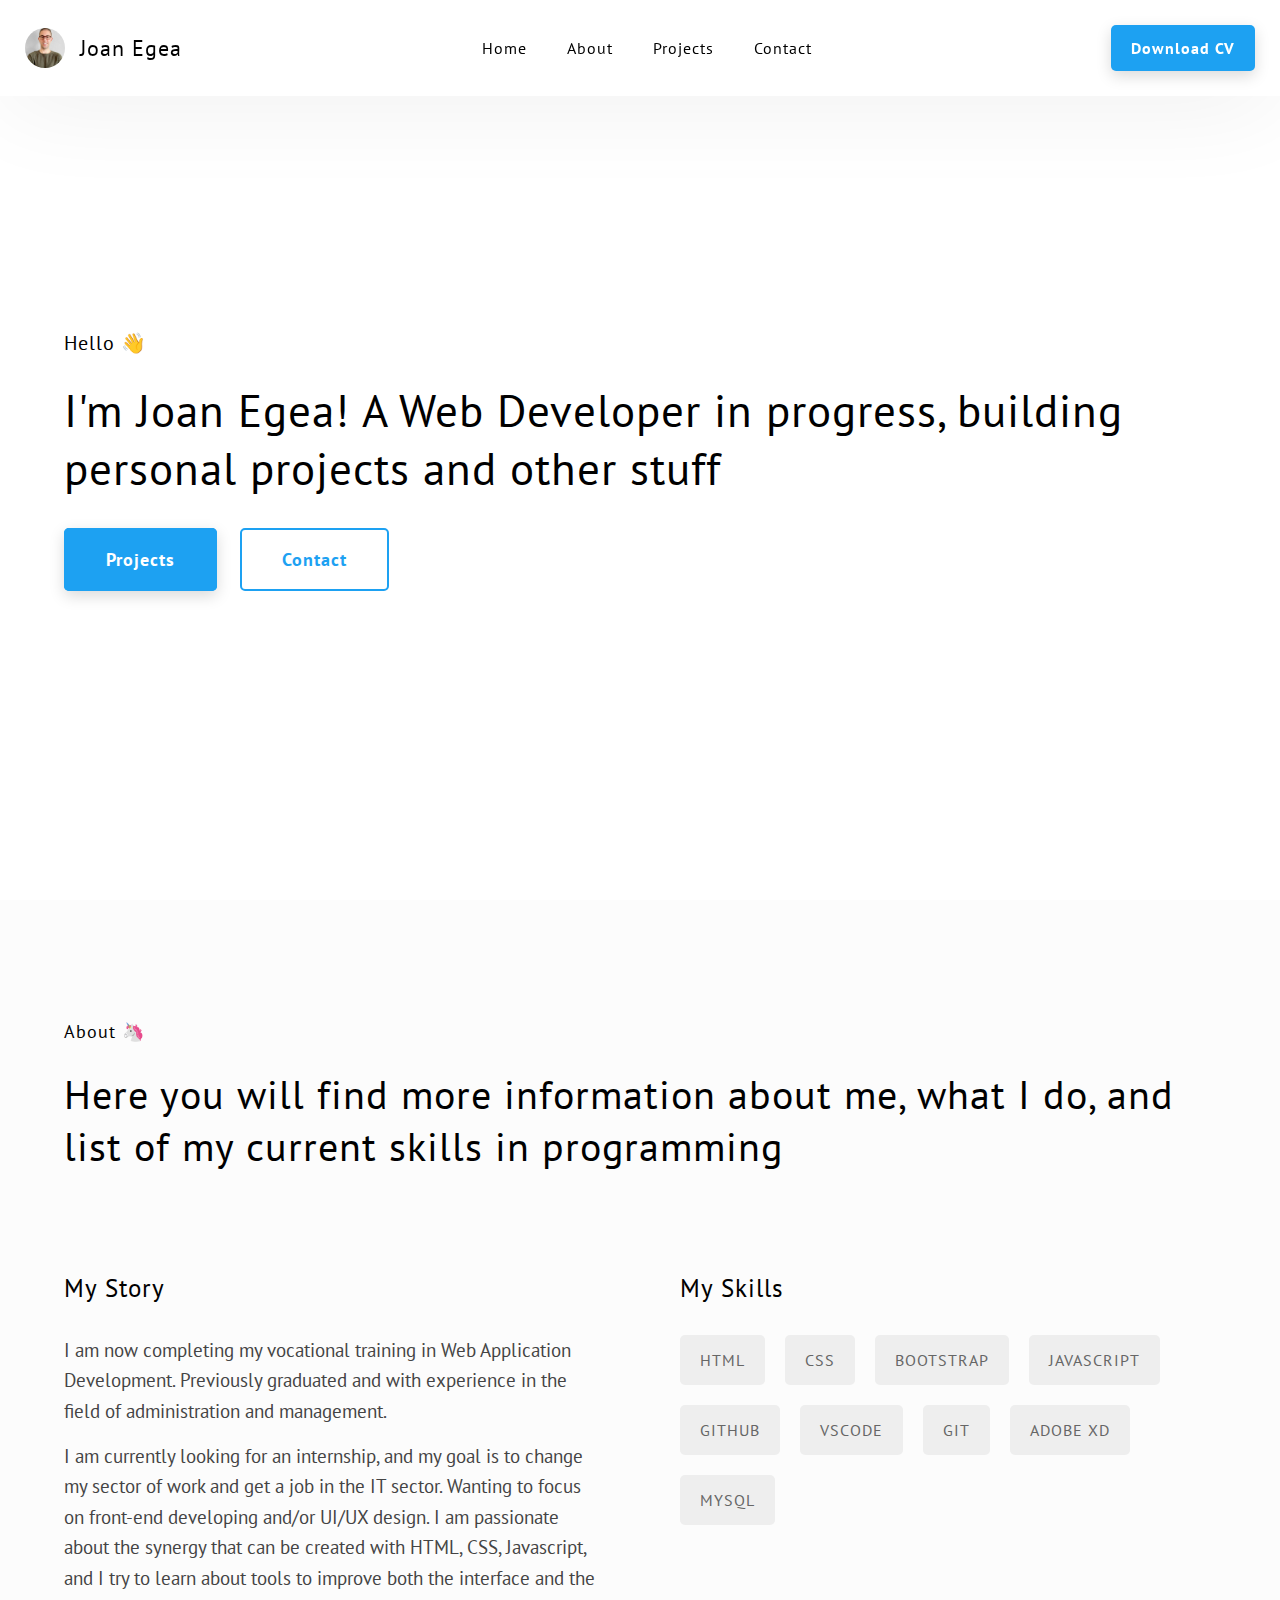
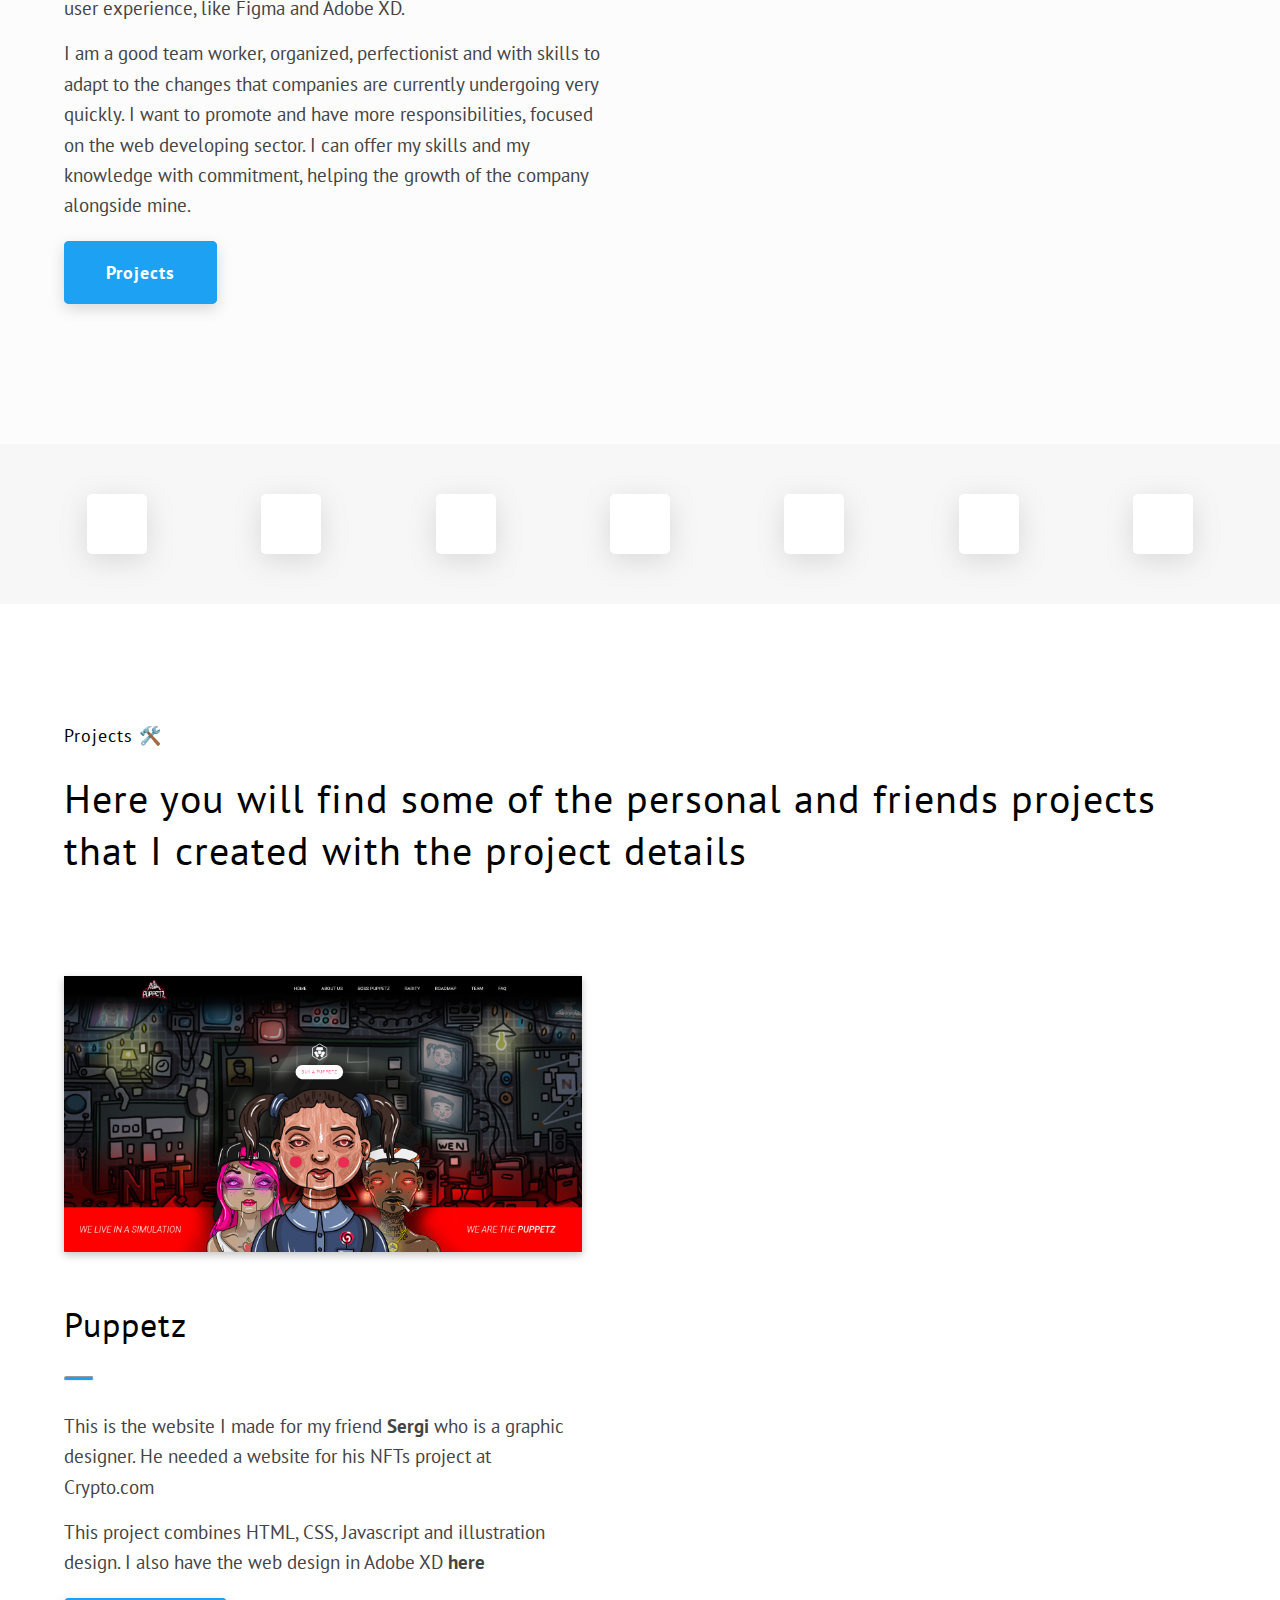
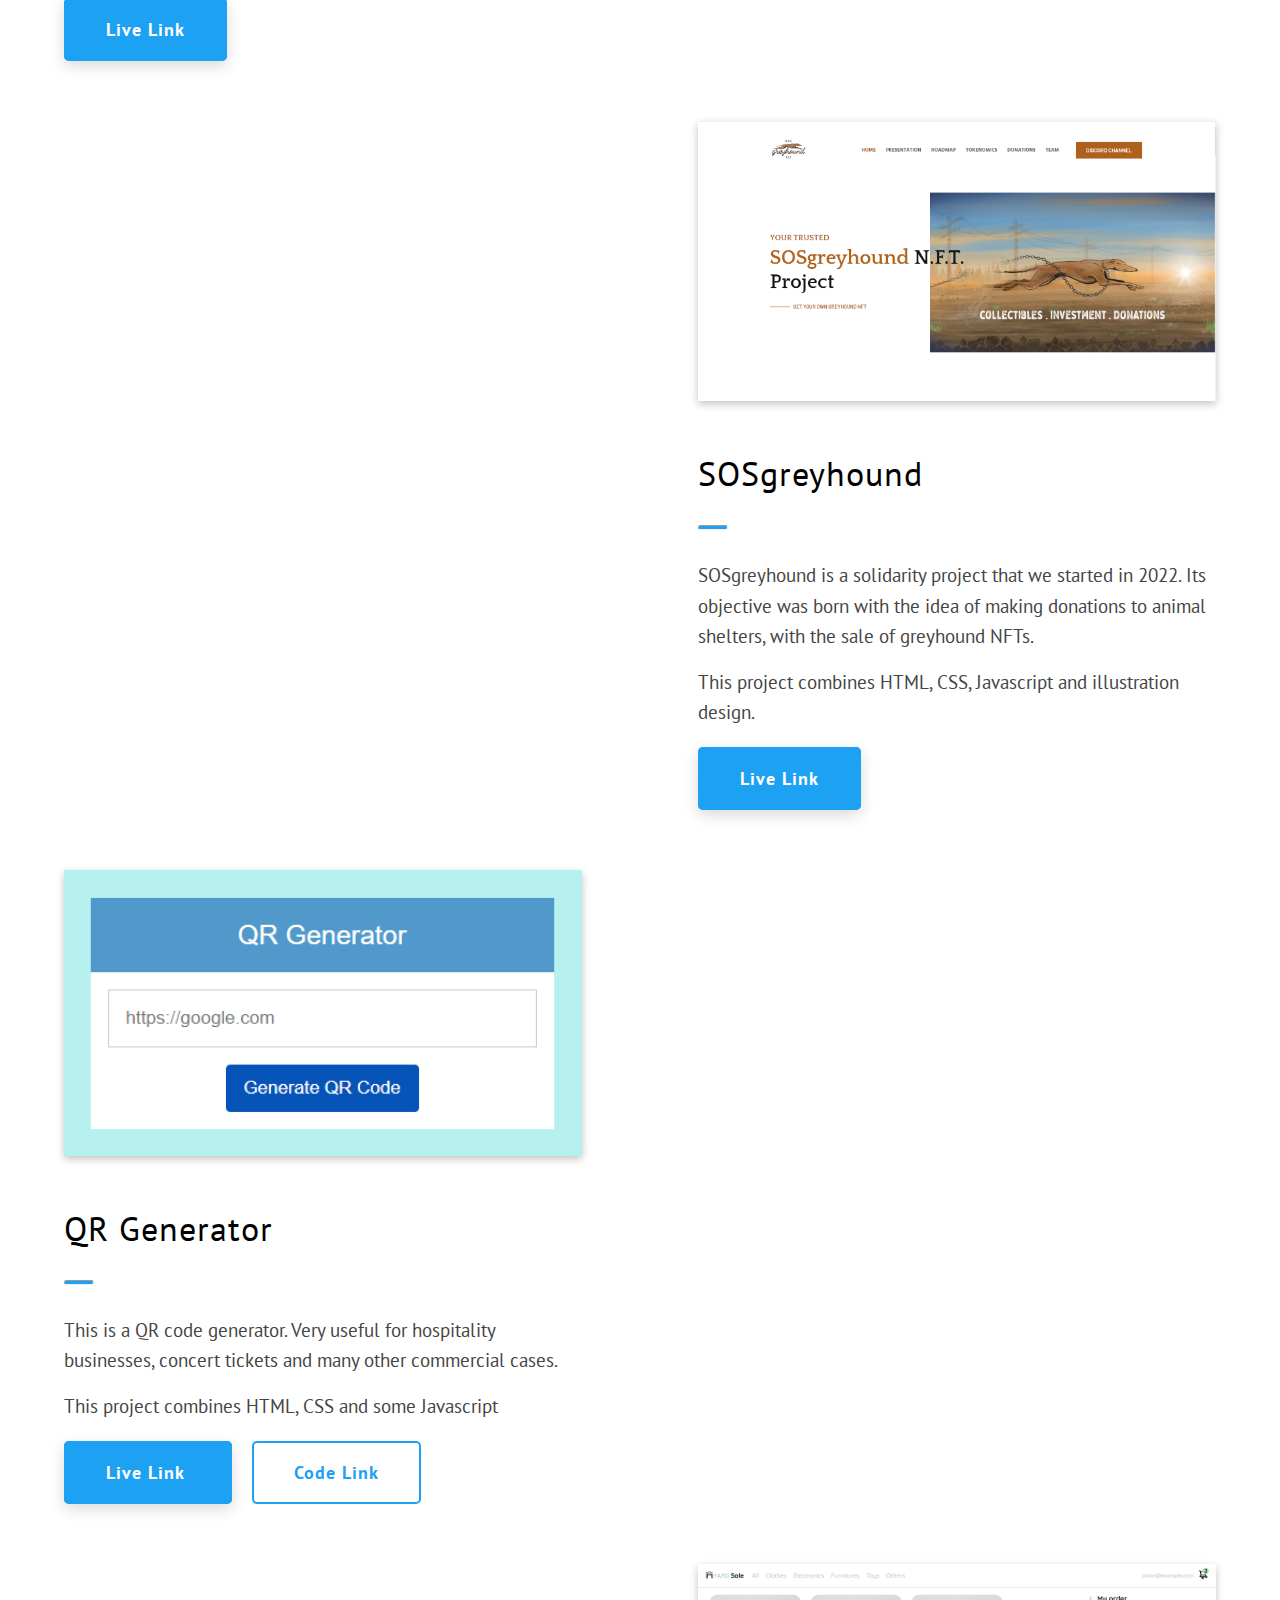
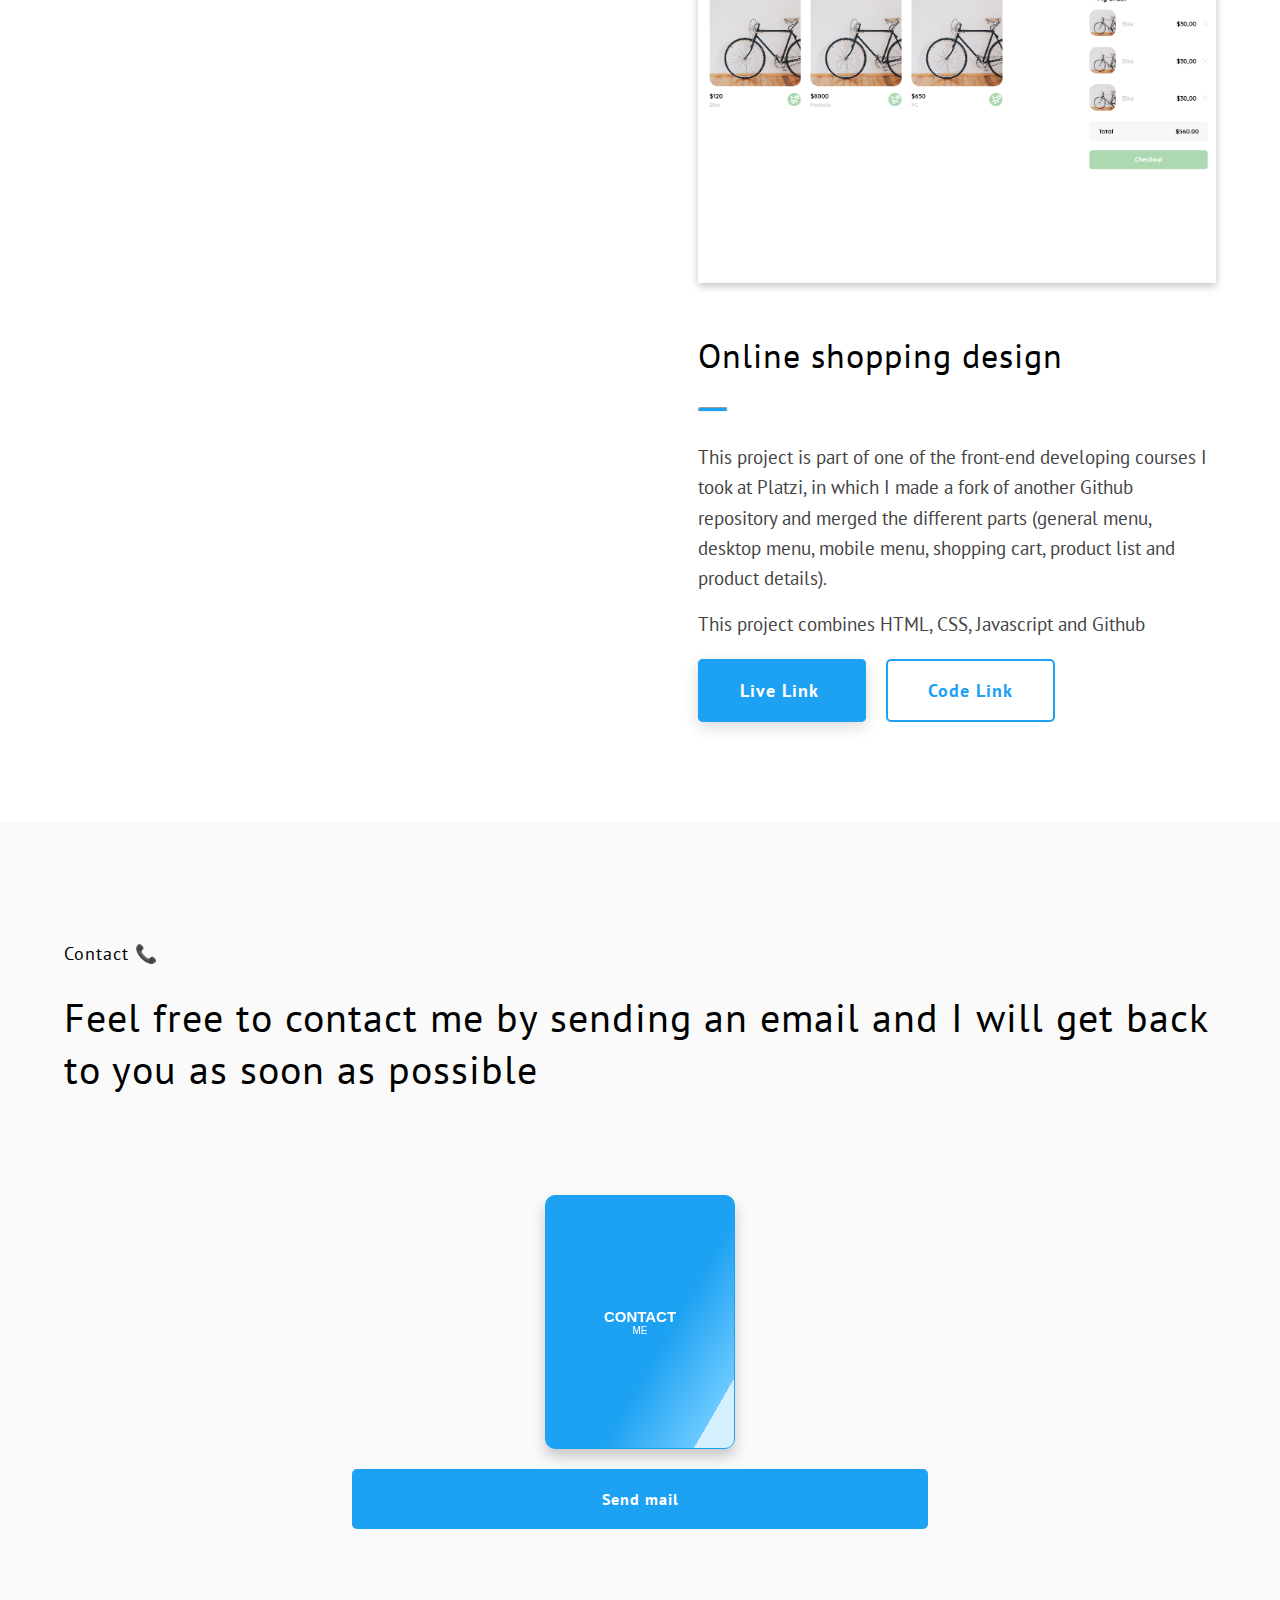
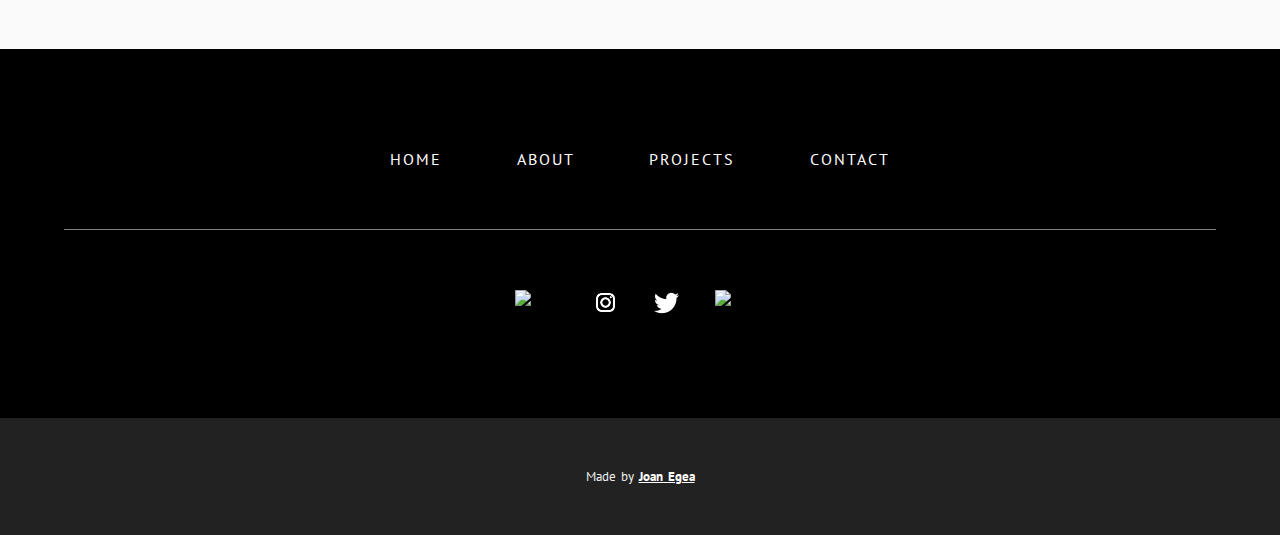
==== commit 6ab8098c: "added updated index" ====
--- a/index.html
+++ b/index.html
@@ -1,395 +1,389 @@
-<!DOCTYPE html>
-<html lang="en">
-
-<head>
-  <meta charset="UTF-8" />
-  <meta http-equiv="X-UA-Compatible" content="IE=edge" />
-  <meta name="viewport" content="width=device-width, initial-scale=1.0" />
-  <link rel="stylesheet" href="style.css" />
-  <link rel="preconnect" href="https://fonts.googleapis.com" />
-  <link rel="preconnect" href="https://fonts.gstatic.com" crossorigin />
-  <link href="https://fonts.googleapis.com/css2?family=PT+Sans:wght@400;700&display=swap" rel="stylesheet" />
-  <link rel="stylesheet" href="https://cdn.jsdelivr.net/gh/devicons/devicon@v2.14.0/devicon.min.css" />
-  <title>Portfolio Joan Egea</title>
-  <meta name="description" content="Wowfolio - A Simple & Clean Portfolio Template For Developers" />
-</head>
-
-<body>
-  <header class="main-header">
-    <div class="main-header__logo-container">
-      <div class="main-header__logo-img-cont">
-        <img
-          src="./assets/fotoPerfil.jpg"
-          alt="logo Image" class="main-header__logo-img" />
-      </div>
-      <h4 class="main-header__logo-text"><a href="#">Joan Egea</a></h4>
-    </div>
-    <nav class="main-header__navigation">
-      <ul class="main-header__navigation-links">
-        <li class="main-header__navigation-link"><a href="#"> Home </a></li>
-        <li class="main-header__navigation-link"><a href="#about"> About </a></li>
-        <li class="main-header__navigation-link">
-          <a href="#projects"> Projects </a>
-        </li>
-        <li class="main-header__navigation-link"><a href="#contact" href=""> Contact </a></li>
-      </ul>
-    </nav>
-    <div class="main-header__sm-scr-nav-btn">
-      <div class="main-header__sm-scr-nav-btn-line"></div>
-      <div class="main-header__sm-scr-nav-btn-line"></div>
-    </div>
-    <div class="main-header__sm-menu">
-      <div class="main-header__sm-menu-close">
-
-      </div>
-      <ul class="main-header__sm-menu-links">
-        <li>
-          <a class="main-header__sm-menu-link main-header__sm-menu-link--1" name="home-hero">Home</a>
-        </li>
-
-        <li>
-          <a class="main-header__sm-menu-link main-header__sm-menu-link--2" name="about">About</a>
-        </li>
-        <li>
-          <a class="main-header__sm-menu-link main-header__sm-menu-link--3" name="projects">Projects</a>
-        </li>
-        <li>
-          <a class="main-header__sm-menu-link main-header__sm-menu-link--4" name="contact">Contact</a>
-        </li>
-      </ul>
-    </div>
-    <a class="btn btn-theme btn-sm" href="./assets/CV Joan Egea (ENG).pdf" download="CV_Joan_Egea">Download CV</a>
-  </header>
-
-  <!--Remove or Comment when you are done with choosing the right color-->
-  <!--<div class="themeClrSelector">
-    <input placeholder="Color Selector" type="color" value="#1DA1F2" class="themeClrSelector__input" />
-    <img alt="theme color tester" src="https://img.icons8.com/fluent/48/000000/rgb-circle-1.png"
-      class="themeClrSelector__img" />
-  </div> -->
-  <!---->
-
-  <section id="home-hero" class="home-hero">
-    <div class="home-hero__content">
-      <div class="home-hero__info">
-        <h1 class="heading-primary home-hero__heading-primary">
-          <span class="heading-primary__sm"> Hello 👋</span>
-          <span class="heading-primary__main">
-            I'm Joan Egea! A Web Developer in progress, building personal projects and other stuff
-          </span>
-        </h1>
-        <a class="btn btn-theme home-hero__btn-theme" href="#projects">Projects</a>
-        <a class="btn btn-inv home-hero__btn-theme" href="#contact">Contact</a>
-      </div>
-    </div>
-  </section>
-  <section id="about" class="about main-section">
-    <div class="main-container">
-      <h2 class="heading-secondary projects__heading-secondary">
-        <span class="heading-secondary__sm"> About 🦄</span>
-        <span class="heading-secondary__main">
-          Here you will find more information about me, what I do, and list of my current skills in programming
-      </h2>
-      <div class="main-section__content">
-        <div class="about__info">
-          <div class="about__main-info">
-            <h3 class="heading-quaternary about__heading-quaternary">
-              My Story
-            </h3>
-            <p class="text-primary about__text-primary">
-              <span>
-                I am now completing my vocational training in Web Application Development. 
-                Previously graduated and with experience in the field of administration and management.
-              </span>
-              <span>
-                I am currently looking for an internship, and my goal is to change my sector of work and 
-                get a job in the IT sector. Wanting to focus on front-end developing and/or UI/UX design. 
-                I am passionate about the synergy that can be created with HTML, CSS, Javascript, and I 
-                try to learn about tools to improve both the interface and the user experience, like Figma and Adobe XD.
-              </span>
-              <span>
-                I am a good team worker, organized, perfectionist and with skills to adapt to the changes that 
-                companies are currently undergoing very quickly.
-                I want to promote and have more responsibilities, focused on the web developing sector.
-                I can offer my skills and my knowledge with commitment, helping the growth of the company alongside mine.
-              </span>
-            </p>
-            <a class="btn btn-theme about__btn-theme" href="#projects">Projects</a>
-          </div>
-          <div class="about__skill-info">
-            <h3 class="heading-quaternary about__heading-quaternary">
-              My Skills
-            </h3>
-            <ul class="about__skills">
-              <li class="about__skill">html</li>
-              <li class="about__skill">css</li>
-              <li class="about__skill">bootstrap</li>
-              <li class="about__skill">javascript</li>
-              <li class="about__skill">github</li>
-              <li class="about__skill">vscode</li>
-              <li class="about__skill">git</li>
-              <li class="about__skill">Adobe XD</li>
-              <li class="about__skill">MySql</li>
-            </ul>
-          </div>
-        </div>
-      </div>
-    </div>
-  </section>
-  <section class="skills-showcase">
-    <ul class="skills-showcase__list">
-      <li class="skills-showcase__list-item">
-        <i class="devicon-html5-plain"></i>
-      </li>
-      <li class="skills-showcase__list-item">
-        <i class="devicon-css3-plain"></i>
-      </li>
-      <li class="skills-showcase__list-item">
-        <i class="devicon-javascript-plain"></i>
-      </li>
-      <li class="skills-showcase__list-item">
-        <i class="devicon-xd-plain"></i>
-      </li>
-      <li class="skills-showcase__list-item">
-        <i class="devicon-github-plain"></i>
-      </li>
-      <li class="skills-showcase__list-item">
-        <i class="devicon-php-plain"></i>
-      </li>
-      <li class="skills-showcase__list-item">
-        <i class="devicon-mysql-plain"></i>
-      </li>
-    </ul>
-  </section>
-  <section id="projects" class="projects main-section">
-    <div class="main-container">
-      <h2 class="heading-secondary projects__heading-secondary">
-        <span class="heading-secondary__sm"> Projects 🛠️</span>
-        <span class="heading-secondary__main">
-          Here you will find some of the personal and friends projects that I created with the project details
-        </span>
-      </h2>
-      <div class="main-section__content">
-        <div class="projects__list">
-          <div class="projects__list-item">
-            <div class="projects__list-item-count">
-              <span class="projects__list-item-count-num"> 1 </span>
-              <span class="projects__list-item-count-line"> </span>
-              <span class="projects__list-item-count-end-dot"> </span>
-            </div>
-            <div class="projects__list-item-details">
-              <div class="projects__list-item-img-cont">
-                <img src="./assets/Puppetz.png" alt="Project Image" class="projects__list-item-img" />
-              </div>
-              <h3 class="heading-tertiary projects__list-item-heading-tertiary">
-                Puppetz
-              </h3>
-              <hr class="projects__title-text-divider" />
-
-              <p class="text-primary projects__list-item-text-primary">
-                <span>
-                  Lorem ipsum dolor sit amet, consectetur adipisicing elit.
-                  Error, aliquid! Itaque corrupti magnam fugiat mollitia
-                  labore magni saepe veritatis voluptatum alias fugit.
-                  Explicabo ducimus
-                </span>
-                <!-- <br />
-                  <br /> -->
-                <span>
-                  sapiente aut corporis odio repellendus? Lorem ipsum dolor
-                  sit amet, consectetur adipisicing elit
-                </span>
-              </p>
-              <a class="btn btn-theme projects__btn-theme" href="https://www.puppetz.io/">
-                Live Link
-              </a>
-              <button class="btn btn-inv projects__btn-inv">Code Link</button>
-            </div>
-          </div>
-          <div class="projects__list-item projects__list-item--inv">
-            <div class="projects__list-item-details">
-              <div class="projects__list-item-img-cont">
-                <img src="./assets/sosgreyhound.png" alt="Project Image" class="projects__list-item-img" />
-              </div>
-              <h3 class="heading-tertiary projects__list-item-heading-tertiary">
-                SOSgreyhound
-              </h3>
-              <hr class="projects__title-text-divider" />
-
-              <p class="text-primary projects__list-item-text-primary">
-                <span>
-                  Lorem ipsum dolor sit amet, consectetur adipisicing elit.
-                  Error, aliquid! Itaque corrupti magnam fugiat mollitia
-                  labore magni saepe veritatis voluptatum alias fugit.
-                  Explicabo ducimus
-                </span>
-                <!-- <br />
-                  <br /> -->
-                <span>
-                  sapiente aut corporis odio repellendus? Lorem ipsum dolor
-                  sit amet, consectetur adipisicing elit
-                </span>
-              </p>
-              <a class="btn btn-theme projects__btn-theme" href="https://www.sosgreyhound.com/">
-                Live Link
-              </a>
-              <button class="btn btn-inv projects__btn-inv">Code Link</button>
-            </div>
-            <div class="projects__list-item-count">
-              <span class="projects__list-item-count-num"> 2 </span>
-              <span class="projects__list-item-count-line"> </span>
-              <span class="projects__list-item-count-end-dot"> </span>
-            </div>
-          </div>
-          <div class="projects__list-item">
-            <div class="projects__list-item-count">
-              <span class="projects__list-item-count-num"> 3 </span>
-              <span class="projects__list-item-count-line"> </span>
-              <span class="projects__list-item-count-end-dot"> </span>
-            </div>
-            <div class="projects__list-item-details">
-              <div class="projects__list-item-img-cont">
-                <img src="./assets/QRgenerator.png" alt="Project Image" class="projects__list-item-img" />
-              </div>
-              <h3 class="heading-tertiary projects__list-item-heading-tertiary">
-                QR Generator
-              </h3>
-              <hr class="projects__title-text-divider" />
-
-              <p class="text-primary projects__list-item-text-primary">
-                <span>
-                  Lorem ipsum dolor sit amet, consectetur adipisicing elit.
-                  Error, aliquid! Itaque corrupti magnam fugiat mollitia
-                  labore magni saepe veritatis voluptatum alias fugit.
-                  Explicabo ducimus
-                </span>
-                <!-- <br />
-                  <br /> -->
-                <span>
-                  sapiente aut corporis odio repellendus? Lorem ipsum dolor
-                  sit amet, consectetur adipisicing elit
-                </span>
-              </p>
-              <button class="btn btn-theme projects__btn-theme">
-                Live Link
-              </button>
-              <button class="btn btn-inv projects__btn-inv">Code Link</button>
-            </div>
-          </div>
-          <div class="projects__list-item projects__list-item--inv">
-            <div class="projects__list-item-details">
-              <div class="projects__list-item-img-cont">
-                <img src="./assets/mock.png" alt="Project Image" class="projects__list-item-img" />
-              </div>
-              <h3 class="heading-tertiary projects__list-item-heading-tertiary">
-                Project Name
-              </h3>
-              <hr class="projects__title-text-divider" />
-
-              <p class="text-primary projects__list-item-text-primary">
-                <span>
-                  Lorem ipsum dolor sit amet, consectetur adipisicing elit.
-                  Error, aliquid! Itaque corrupti magnam fugiat mollitia
-                  labore magni saepe veritatis voluptatum alias fugit.
-                  Explicabo ducimus
-                </span>
-                <!-- <br />
-                  <br /> -->
-                <span>
-                  sapiente aut corporis odio repellendus? Lorem ipsum dolor
-                  sit amet, consectetur adipisicing elit
-                </span>
-              </p>
-              <button class="btn btn-theme projects__btn-theme">
-                Live Link
-              </button>
-              <button class="btn btn-inv projects__btn-inv">Code Link</button>
-            </div>
-            <div class="projects__list-item-count">
-              <span class="projects__list-item-count-num"> 4 </span>
-              <span class="projects__list-item-count-line"> </span>
-              <span class="projects__list-item-count-end-dot"> </span>
-            </div>
-          </div>
-        </div>
-      </div>
-    </div>
-  </section>
-  <section id="contact" class="contact main-section">
-    <div class="main-container">
-      <h2 class="heading-secondary">
-        <span class="heading-secondary__sm"> Contact 📞</span>
-        <span class="heading-secondary__main">
-          Feel free to contact me by sending an email and I will get back to you as soon as possible
-        </span>
-      </h2>
-      <!-- FLIP CARD -->
-      <div class="main-section__content">
-        <div class="flip-card">
-          <div class="flip-card-inner">
-              <div class="flip-card-front">
-                  <p class="title">CONTACT</p>
-                  <p>ME</p>
-              </div>
-              <div class="flip-card-back">
-              </div>
-          </div>
-      </div>
-      <div>
-        <a href="mailto:joanegea300@gmail.com" class="contact__form-submit">Send mail</a>
-      </div>
-      </div>
-    </div>
-  </section>
-<!-- END FLIP CARD -->
-  <footer class="main-footer">
-    <div class="main-footer__upper">
-      <div class="main-container">
-        <ul class="main-footer__links">
-          <li class="main-footer__link">
-            <a href="#">Home</a>
-          </li>
-          <li class="main-footer__link">
-            <a href="#about">About</a>
-          </li>
-          <li class="main-footer__link">
-            <a href="#projects">Projects</a>
-          </li>
-          <li class="main-footer__link">
-            <a href="#contact">Contact</a>
-          </li>
-        </ul>
-        <div class="main-footer__mid-line"></div>
-        <div class="main-footer__socials">
-          <a href="https://github.com/JE300" class="main-footer__social-link">
-            <img
-              src="https://d33wubrfki0l68.cloudfront.net/5557d5a11584d7201a38ee1a95200f57a4cc0f88/15085/assets/png/github-ico.png"
-              alt="github" class="main-footer__social-link-icon" />
-          </a>
-          <a href="https://instagram.com/joan_egea?igshid=ZDdkNTZiNTM=" class="main-footer__social-link">
-            <img src="./assets/icons8-instagram-48.png" alt="instagram" class="main-footer__social-link-icon" />
-          </a>
-          <a href="https://twitter.com/Egea300?t=lNorjKg75RUMjcXiYD1ArQ&s=08" class="main-footer__social-link">
-            <img src="./assets/icons8-twitter-50.png" alt="twitter" class="main-footer__social-link-icon" />
-          </a>
-          <a href="https://www.linkedin.com/in/joan-webdeveloper/" class="main-footer__social-link">
-            <img
-              src="https://d33wubrfki0l68.cloudfront.net/7f29579dde49e02480372aa49f7189c5536b0118/34b92/assets/png/linkedin-ico.png"
-              alt="linkedin" class="main-footer__social-link-icon" />
-          </a>
-        </div>
-      </div>
-    </div>
-    <div class="main-footer__bottom">
-      <div class="main-container">
-        <p class="main-footer__bottom-txt">
-           Made by
-          <a target="_blank" href="https://www.linkedin.com/in/joan-webdeveloper/">Joan Egea</a>
-        </p>
-      </div>
-    </div>
-  </footer>
-  <script src="./script.js"></script>
-</body>
-
+<!DOCTYPE html>
+<html lang="en">
+
+<head>
+  <meta charset="UTF-8" />
+  <meta http-equiv="X-UA-Compatible" content="IE=edge" />
+  <meta name="viewport" content="width=device-width, initial-scale=1.0" />
+  <link rel="stylesheet" href="style.css" />
+  <link rel="preconnect" href="https://fonts.googleapis.com" />
+  <link rel="preconnect" href="https://fonts.gstatic.com" crossorigin />
+  <link href="https://fonts.googleapis.com/css2?family=PT+Sans:wght@400;700&display=swap" rel="stylesheet" />
+  <link rel="stylesheet" href="https://cdn.jsdelivr.net/gh/devicons/devicon@v2.14.0/devicon.min.css" />
+  <title>Portfolio Joan Egea</title>
+  <meta name="description" content="A Simple & Clean Portfolio" />
+</head>
+
+<body>
+  <header class="main-header">
+    <div class="main-header__logo-container">
+      <div class="main-header__logo-img-cont">
+        <img
+          src="./assets/fotoPerfil.jpg"
+          alt="logo Image" class="main-header__logo-img" />
+      </div>
+      <h4 class="main-header__logo-text"><a href="#">Joan Egea</a></h4>
+    </div>
+    <nav class="main-header__navigation">
+      <ul class="main-header__navigation-links">
+        <li class="main-header__navigation-link"><a href="#"> Home </a></li>
+        <li class="main-header__navigation-link"><a href="#about"> About </a></li>
+        <li class="main-header__navigation-link">
+          <a href="#projects"> Projects </a>
+        </li>
+        <li class="main-header__navigation-link"><a href="#contact" href=""> Contact </a></li>
+      </ul>
+    </nav>
+    <div class="main-header__sm-scr-nav-btn">
+      <div class="main-header__sm-scr-nav-btn-line"></div>
+      <div class="main-header__sm-scr-nav-btn-line"></div>
+    </div>
+    <div class="main-header__sm-menu">
+      <div class="main-header__sm-menu-close">
+
+      </div>
+      <ul class="main-header__sm-menu-links">
+        <li>
+          <a class="main-header__sm-menu-link main-header__sm-menu-link--1" name="home-hero">Home</a>
+        </li>
+        <li>
+          <a class="main-header__sm-menu-link main-header__sm-menu-link--2" name="about">About</a>
+        </li>
+        <li>
+          <a class="main-header__sm-menu-link main-header__sm-menu-link--3" name="projects">Projects</a>
+        </li>
+        <li>
+          <a class="main-header__sm-menu-link main-header__sm-menu-link--4" name="contact">Contact</a>
+        </li>
+      </ul>
+    </div>
+    <a class="btn btn-theme btn-sm" href="./assets/CV Joan Egea (ENG).pdf" download="CV_Joan_Egea">Download CV</a>
+  </header>
+
+  <!--Remove or Comment when you are done with choosing the right color-->
+  <!--<div class="themeClrSelector">
+    <input placeholder="Color Selector" type="color" value="#1DA1F2" class="themeClrSelector__input" />
+    <img alt="theme color tester" src="https://img.icons8.com/fluent/48/000000/rgb-circle-1.png"
+      class="themeClrSelector__img" />
+  </div> -->
+  <!---->
+
+  <section id="home-hero" class="home-hero">
+    <div class="home-hero__content">
+      <div class="home-hero__info">
+        <h1 class="heading-primary home-hero__heading-primary">
+          <span class="heading-primary__sm"> Hello 👋</span>
+          <span class="heading-primary__main">
+            I'm Joan Egea! A Web Developer in progress, building personal projects and other stuff
+          </span>
+        </h1>
+        <a class="btn btn-theme home-hero__btn-theme" href="#projects">Projects</a>
+        <a class="btn btn-inv home-hero__btn-theme" href="#contact">Contact</a>
+      </div>
+    </div>
+  </section>
+  <section id="about" class="about main-section">
+    <div class="main-container">
+      <h2 class="heading-secondary projects__heading-secondary">
+        <span class="heading-secondary__sm"> About 🦄</span>
+        <span class="heading-secondary__main">
+          Here you will find more information about me, what I do, and list of my current skills in programming
+      </h2>
+      <div class="main-section__content">
+        <div class="about__info">
+          <div class="about__main-info">
+            <h3 class="heading-quaternary about__heading-quaternary">
+              My Story
+            </h3>
+            <p class="text-primary about__text-primary">
+              <span>
+                I am now completing my vocational training in Web Application Development. 
+                Previously graduated and with experience in the field of administration and management.
+              </span>
+              <span>
+                I am currently looking for an internship, and my goal is to change my sector of work and 
+                get a job in the IT sector. Wanting to focus on front-end developing and/or UI/UX design. 
+                I am passionate about the synergy that can be created with HTML, CSS, Javascript, and I 
+                try to learn about tools to improve both the interface and the user experience, like Figma and Adobe XD.
+              </span>
+              <span>
+                I am a good team worker, organized, perfectionist and with skills to adapt to the changes that 
+                companies are currently undergoing very quickly.
+                I want to promote and have more responsibilities, focused on the web developing sector.
+                I can offer my skills and my knowledge with commitment, helping the growth of the company alongside mine.
+              </span>
+            </p>
+            <a class="btn btn-theme about__btn-theme" href="#projects">Projects</a>
+          </div>
+          <div class="about__skill-info">
+            <h3 class="heading-quaternary about__heading-quaternary">
+              My Skills
+            </h3>
+            <ul class="about__skills">
+              <li class="about__skill">html</li>
+              <li class="about__skill">css</li>
+              <li class="about__skill">bootstrap</li>
+              <li class="about__skill">javascript</li>
+              <li class="about__skill">github</li>
+              <li class="about__skill">vscode</li>
+              <li class="about__skill">git</li>
+              <li class="about__skill">Adobe XD</li>
+              <li class="about__skill">MySql</li>
+            </ul>
+          </div>
+        </div>
+      </div>
+    </div>
+  </section>
+  <section class="skills-showcase">
+    <ul class="skills-showcase__list">
+      <li class="skills-showcase__list-item">
+        <i class="devicon-html5-plain"></i>
+      </li>
+      <li class="skills-showcase__list-item">
+        <i class="devicon-css3-plain"></i>
+      </li>
+      <li class="skills-showcase__list-item">
+        <i class="devicon-javascript-plain"></i>
+      </li>
+      <li class="skills-showcase__list-item">
+        <i class="devicon-xd-plain"></i>
+      </li>
+      <li class="skills-showcase__list-item">
+        <i class="devicon-github-plain"></i>
+      </li>
+      <li class="skills-showcase__list-item">
+        <i class="devicon-php-plain"></i>
+      </li>
+      <li class="skills-showcase__list-item">
+        <i class="devicon-mysql-plain"></i>
+      </li>
+    </ul>
+  </section>
+  <section id="projects" class="projects main-section">
+    <div class="main-container">
+      <h2 class="heading-secondary projects__heading-secondary">
+        <span class="heading-secondary__sm"> Projects 🛠️</span>
+        <span class="heading-secondary__main">
+          Here you will find some of the personal and friends projects that I created with the project details
+        </span>
+      </h2>
+      <div class="main-section__content">
+        <div class="projects__list">
+          <div class="projects__list-item">
+            <div class="projects__list-item-count">
+              <span class="projects__list-item-count-num"> 1 </span>
+              <span class="projects__list-item-count-line"> </span>
+              <span class="projects__list-item-count-end-dot"> </span>
+            </div>
+            <div class="projects__list-item-details">
+              <div class="projects__list-item-img-cont">
+                <img src="./assets/Puppetz.png" alt="Project Image" class="projects__list-item-img" />
+              </div>
+              <h3 class="heading-tertiary projects__list-item-heading-tertiary">
+                Puppetz
+              </h3>
+              <hr class="projects__title-text-divider" />
+
+              <p class="text-primary projects__list-item-text-primary">
+                <span>
+                  This is the website I made for my friend 
+                  <a href="https://www.instagram.com/sergitugas/?hl=es"><strong>Sergi</strong></a> who 
+                  is a graphic designer. 
+                  He needed a website for his NFTs project at Crypto.com
+                </span>
+                <!-- <br />
+                  <br /> -->
+                <span>
+                  This project combines HTML, CSS, Javascript and illustration design. 
+                  I also have the web design in Adobe XD 
+                  <a href="https://xd.adobe.com/view/7fc17d2f-333a-4f81-816d-762c4d56cdd5-2a92/"><strong>here</strong></a>
+                </span>
+              </p>
+              <a class="btn btn-theme projects__btn-theme" href="https://je300.github.io/Puppetz/">
+                Live Link
+              </a>
+              <!-- <button class="btn btn-inv projects__btn-inv">Code Link</button> -->
+            </div>
+          </div>
+          <div class="projects__list-item projects__list-item--inv">
+            <div class="projects__list-item-details">
+              <div class="projects__list-item-img-cont">
+                <img src="./assets/sosgreyhound.png" alt="Project Image" class="projects__list-item-img" />
+              </div>
+              <h3 class="heading-tertiary projects__list-item-heading-tertiary">
+                SOSgreyhound
+              </h3>
+              <hr class="projects__title-text-divider" />
+
+              <p class="text-primary projects__list-item-text-primary">
+                <span>
+                  SOSgreyhound is a solidarity project that we started in 2022. 
+                  Its objective was born with the idea of making donations to animal shelters, 
+                  with the sale of greyhound NFTs.
+                </span>
+                <!-- <br />
+                  <br /> -->
+                <span>
+                  This project combines HTML, CSS, Javascript and illustration design. 
+                  
+                </span>
+              </p>
+              <a class="btn btn-theme projects__btn-theme" href="https://je300.github.io/SOSgreyhound/">
+                Live Link
+              </a>
+              <!-- <button class="btn btn-inv projects__btn-inv">Code Link</button> -->
+            </div>
+            <div class="projects__list-item-count">
+              <span class="projects__list-item-count-num"> 2 </span>
+              <span class="projects__list-item-count-line"> </span>
+              <span class="projects__list-item-count-end-dot"> </span>
+            </div>
+          </div>
+          <div class="projects__list-item">
+            <div class="projects__list-item-count">
+              <span class="projects__list-item-count-num"> 3 </span>
+              <span class="projects__list-item-count-line"> </span>
+              <span class="projects__list-item-count-end-dot"> </span>
+            </div>
+            <div class="projects__list-item-details">
+              <div class="projects__list-item-img-cont">
+                <img src="./assets/QRgenerator.png" alt="Project Image" class="projects__list-item-img" />
+              </div>
+              <h3 class="heading-tertiary projects__list-item-heading-tertiary">
+                QR Generator
+              </h3>
+              <hr class="projects__title-text-divider" />
+
+              <p class="text-primary projects__list-item-text-primary">
+                <span>
+                  This is a QR code generator. Very useful for hospitality businesses, 
+                  concert tickets and many other commercial cases.
+                </span>
+                <!-- <br />
+                  <br /> -->
+                <span>
+                  This project combines HTML, CSS and some Javascript
+                </span>
+              </p>
+              <a class="btn btn-theme projects__btn-theme" href="https://je300.github.io/QR-Generator/">
+                Live Link
+              </a>
+              <a class="btn btn-inv projects__btn-inv" href="https://github.com/JE300/QR-Generator">Code Link</a>
+            </div>
+          </div>
+          <div class="projects__list-item projects__list-item--inv">
+            <div class="projects__list-item-details">
+              <div class="projects__list-item-img-cont">
+                <img src="./assets/shoppingSite.png" alt="Project Image" class="projects__list-item-img" />
+              </div>
+              <h3 class="heading-tertiary projects__list-item-heading-tertiary">
+                Online shopping design
+              </h3>
+              <hr class="projects__title-text-divider" />
+
+              <p class="text-primary projects__list-item-text-primary">
+                <span>
+                  This project is part of one of the front-end developing courses I took at Platzi, 
+                  in which I made a fork of another Github repository and merged the different parts 
+                  (general menu, desktop menu, mobile menu, shopping cart, product list and product details).
+                </span>
+                <!-- <br />
+                  <br /> -->
+                <span>
+                  This project combines HTML, CSS, Javascript and Github
+                </span>
+              </p>
+              <a class="btn btn-theme projects__btn-theme" href="https://je300.github.io/curso-frontend-developer-javascript-practico/">
+                Live Link
+              </a>
+              <a class="btn btn-inv projects__btn-inv" href="https://github.com/JE300/curso-frontend-developer-javascript-practico">Code Link</a>
+            </div>
+            <div class="projects__list-item-count">
+              <span class="projects__list-item-count-num"> 4 </span>
+              <span class="projects__list-item-count-line"> </span>
+              <span class="projects__list-item-count-end-dot"> </span>
+            </div>
+          </div>
+        </div>
+      </div>
+    </div>
+  </section>
+  <section id="contact" class="contact main-section">
+    <div class="main-container">
+      <h2 class="heading-secondary">
+        <span class="heading-secondary__sm"> Contact 📞</span>
+        <span class="heading-secondary__main">
+          Feel free to contact me by sending an email and I will get back to you as soon as possible
+        </span>
+      </h2>
+      <!-- FLIP CARD -->
+      <div class="main-section__content">
+        <div class="flip-card">
+          <div class="flip-card-inner">
+              <div class="flip-card-front">
+                  <p class="title">CONTACT</p>
+                  <p>ME</p>
+              </div>
+              <div class="flip-card-back">
+              </div>
+          </div>
+      </div>
+      <div>
+        <a href="mailto:joanegea300@gmail.com" class="contact__form-submit">Send mail</a>
+      </div>
+      </div>
+    </div>
+  </section>
+<!-- END FLIP CARD -->
+  <footer class="main-footer">
+    <div class="main-footer__upper">
+      <div class="main-container">
+        <ul class="main-footer__links">
+          <li class="main-footer__link">
+            <a href="#">Home</a>
+          </li>
+          <li class="main-footer__link">
+            <a href="#about">About</a>
+          </li>
+          <li class="main-footer__link">
+            <a href="#projects">Projects</a>
+          </li>
+          <li class="main-footer__link">
+            <a href="#contact">Contact</a>
+          </li>
+        </ul>
+        <div class="main-footer__mid-line"></div>
+        <div class="main-footer__socials">
+          <a href="https://github.com/JE300" class="main-footer__social-link">
+            <img
+              src="https://d33wubrfki0l68.cloudfront.net/5557d5a11584d7201a38ee1a95200f57a4cc0f88/15085/assets/png/github-ico.png"
+              alt="github" class="main-footer__social-link-icon" />
+          </a>
+          <a href="https://instagram.com/joan_egea?igshid=ZDdkNTZiNTM=" class="main-footer__social-link">
+            <img src="./assets/icons8-instagram-48.png" alt="instagram" class="main-footer__social-link-icon" />
+          </a>
+          <a href="https://twitter.com/Egea300?t=lNorjKg75RUMjcXiYD1ArQ&s=08" class="main-footer__social-link">
+            <img src="./assets/icons8-twitter-50.png" alt="twitter" class="main-footer__social-link-icon" />
+          </a>
+          <a href="https://www.linkedin.com/in/joan-webdeveloper/" class="main-footer__social-link">
+            <img
+              src="https://d33wubrfki0l68.cloudfront.net/7f29579dde49e02480372aa49f7189c5536b0118/34b92/assets/png/linkedin-ico.png"
+              alt="linkedin" class="main-footer__social-link-icon" />
+          </a>
+        </div>
+      </div>
+    </div>
+    <div class="main-footer__bottom">
+      <div class="main-container">
+        <p class="main-footer__bottom-txt">
+           Made by
+          <a target="_blank" href="https://www.linkedin.com/in/joan-webdeveloper/">Joan Egea</a>
+        </p>
+      </div>
+    </div>
+  </footer>
+  <script src="./script.js"></script>
+</body>
+
 </html>